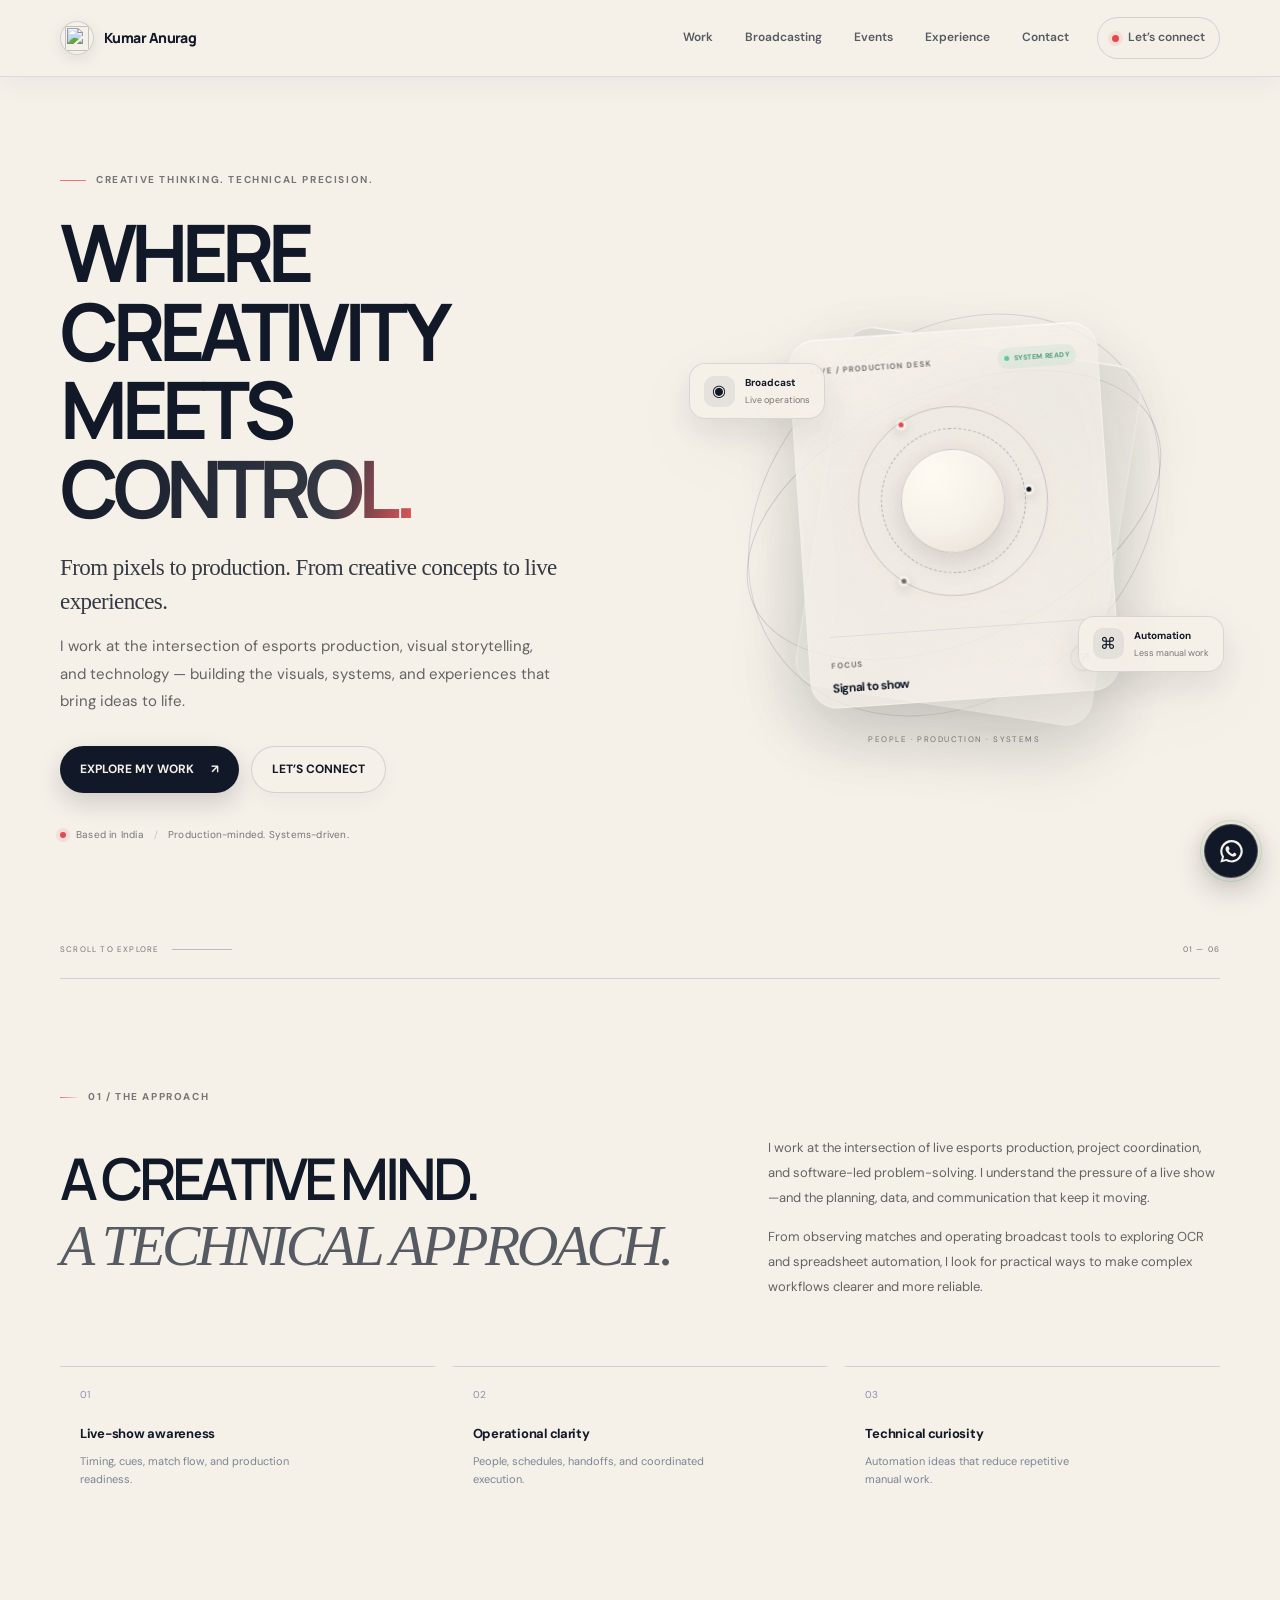
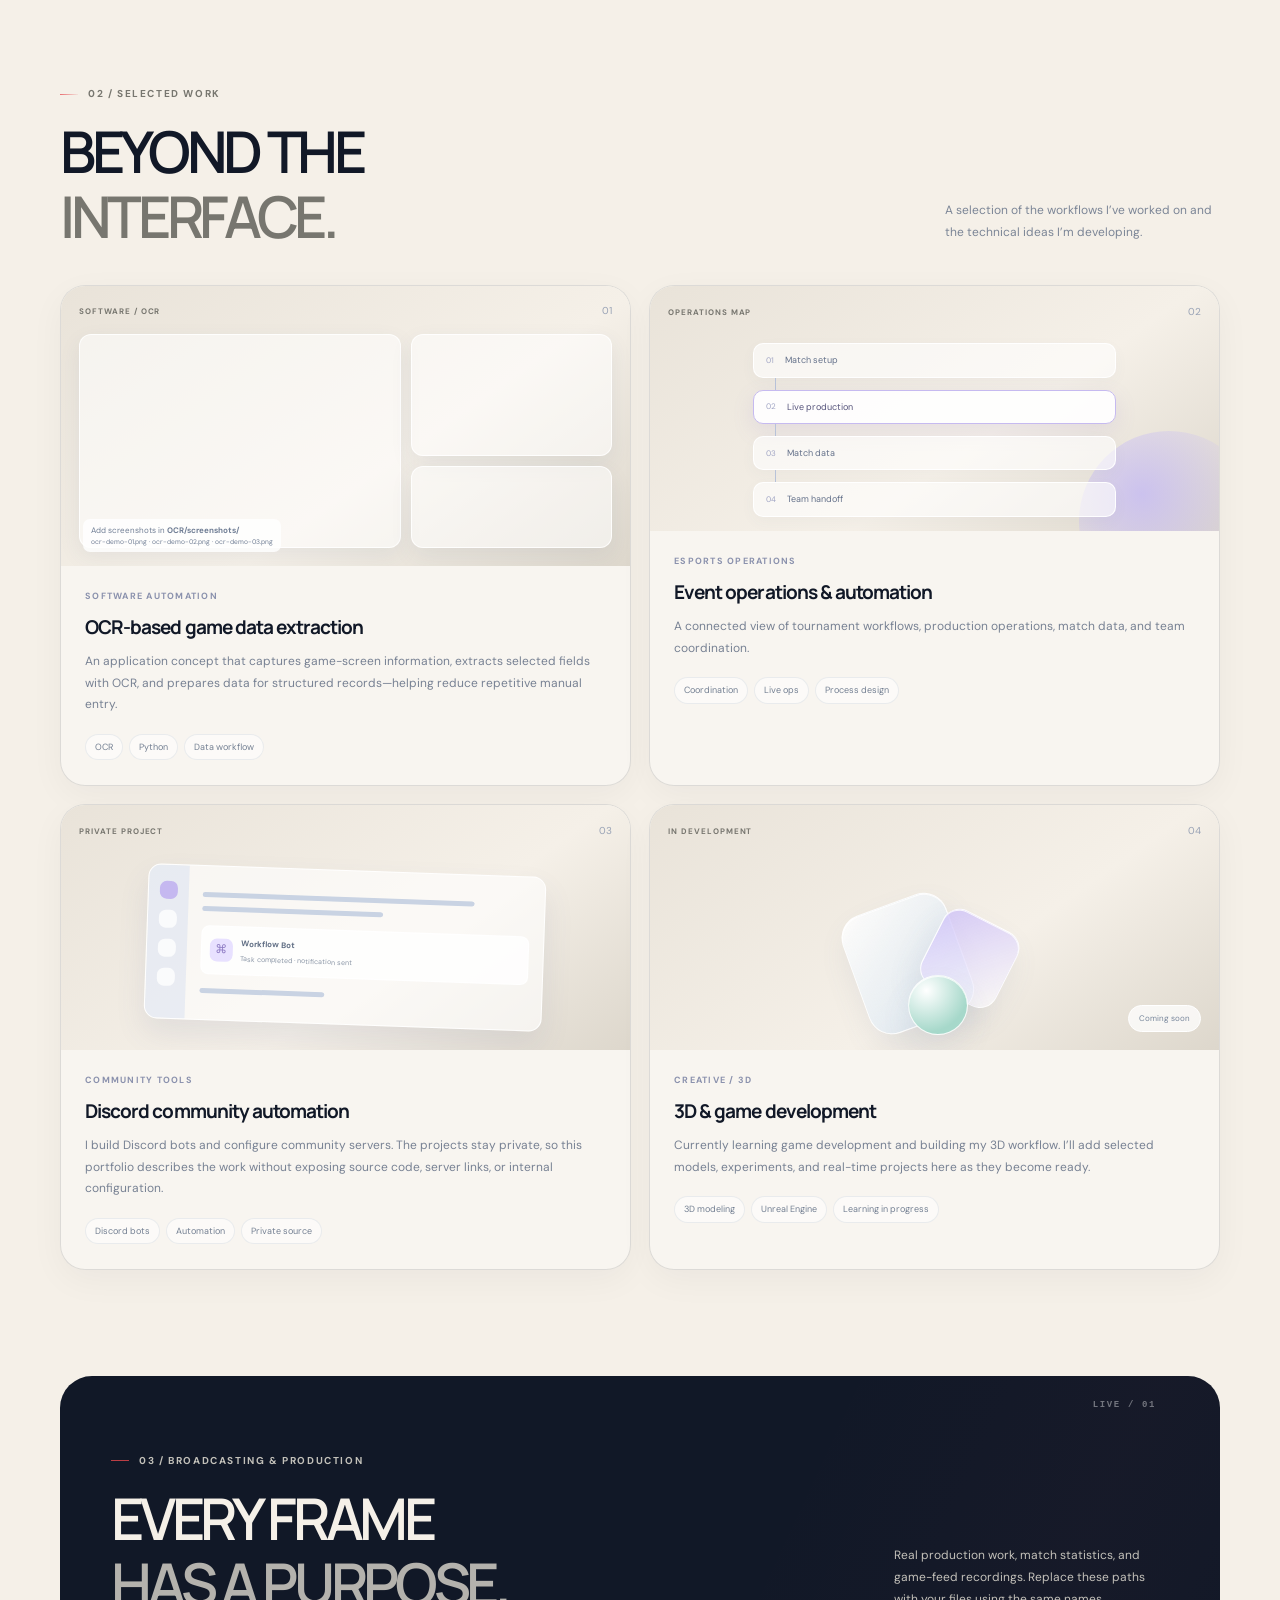
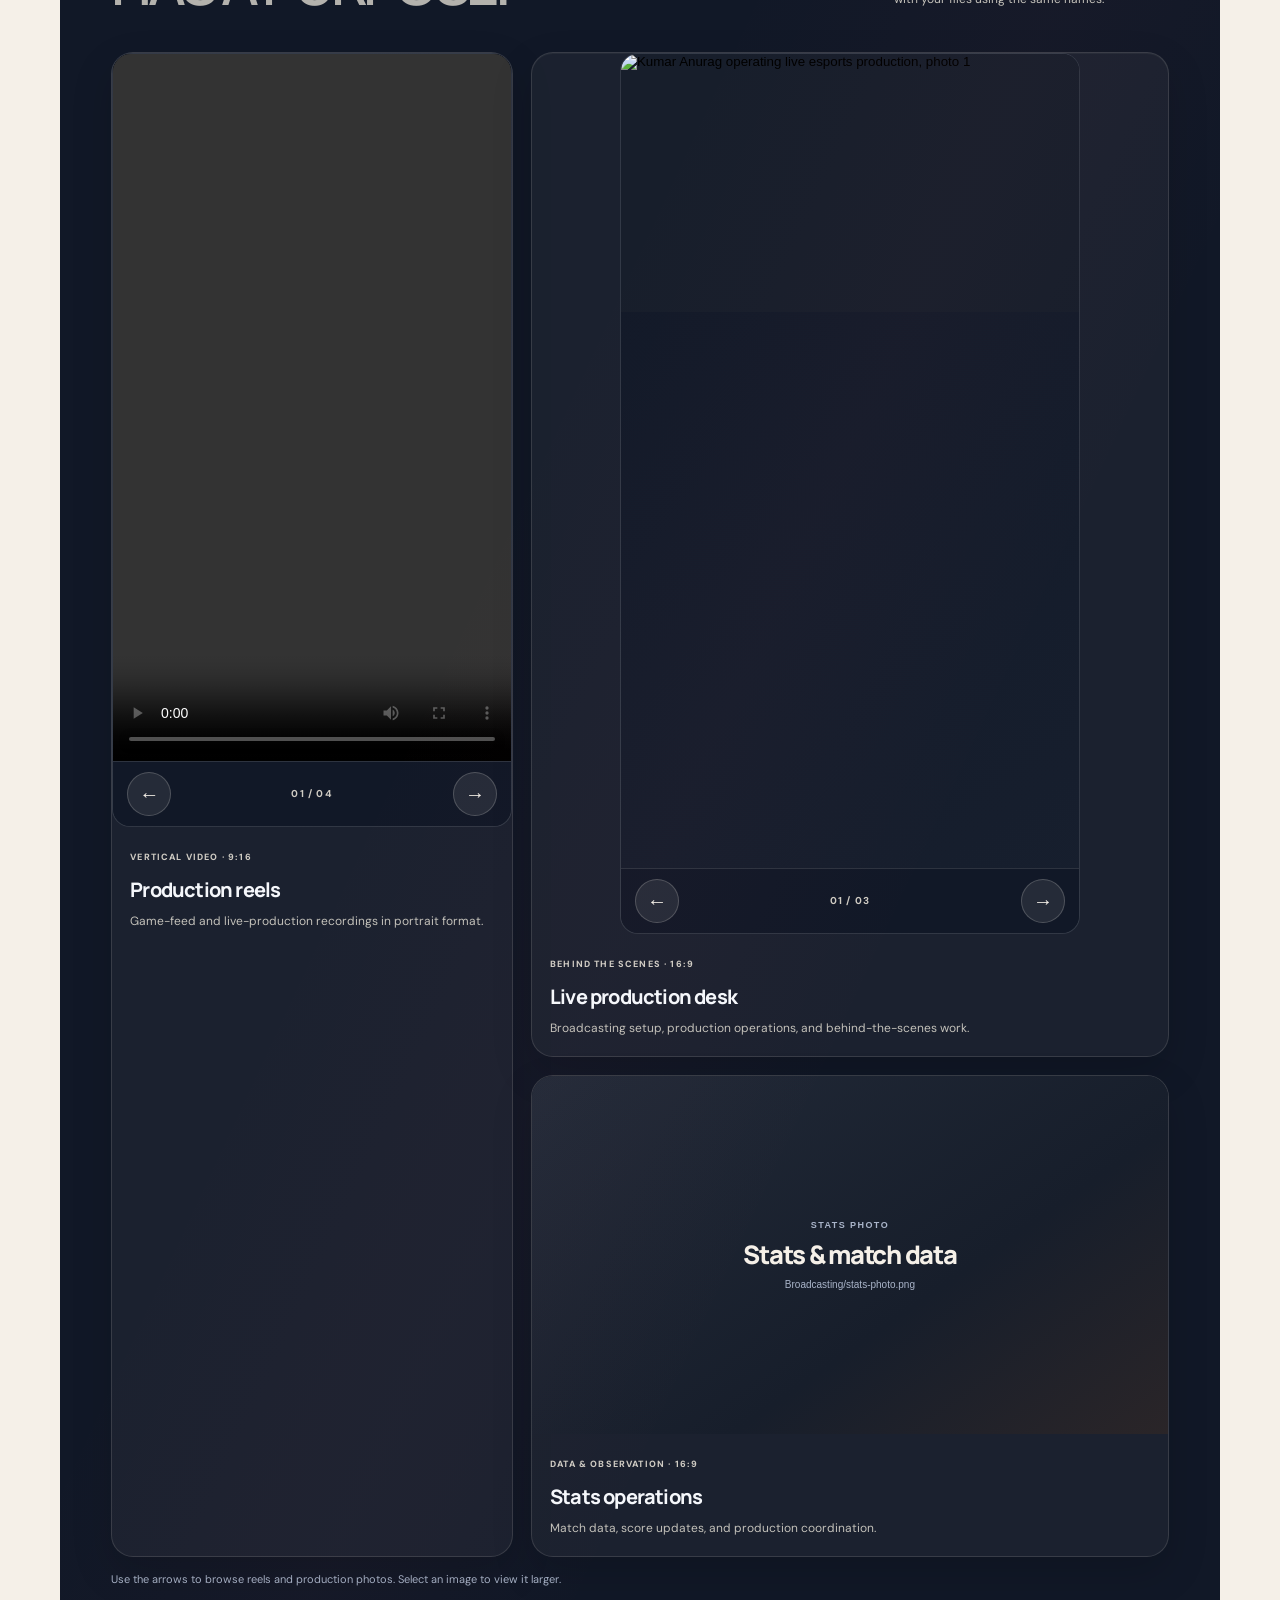
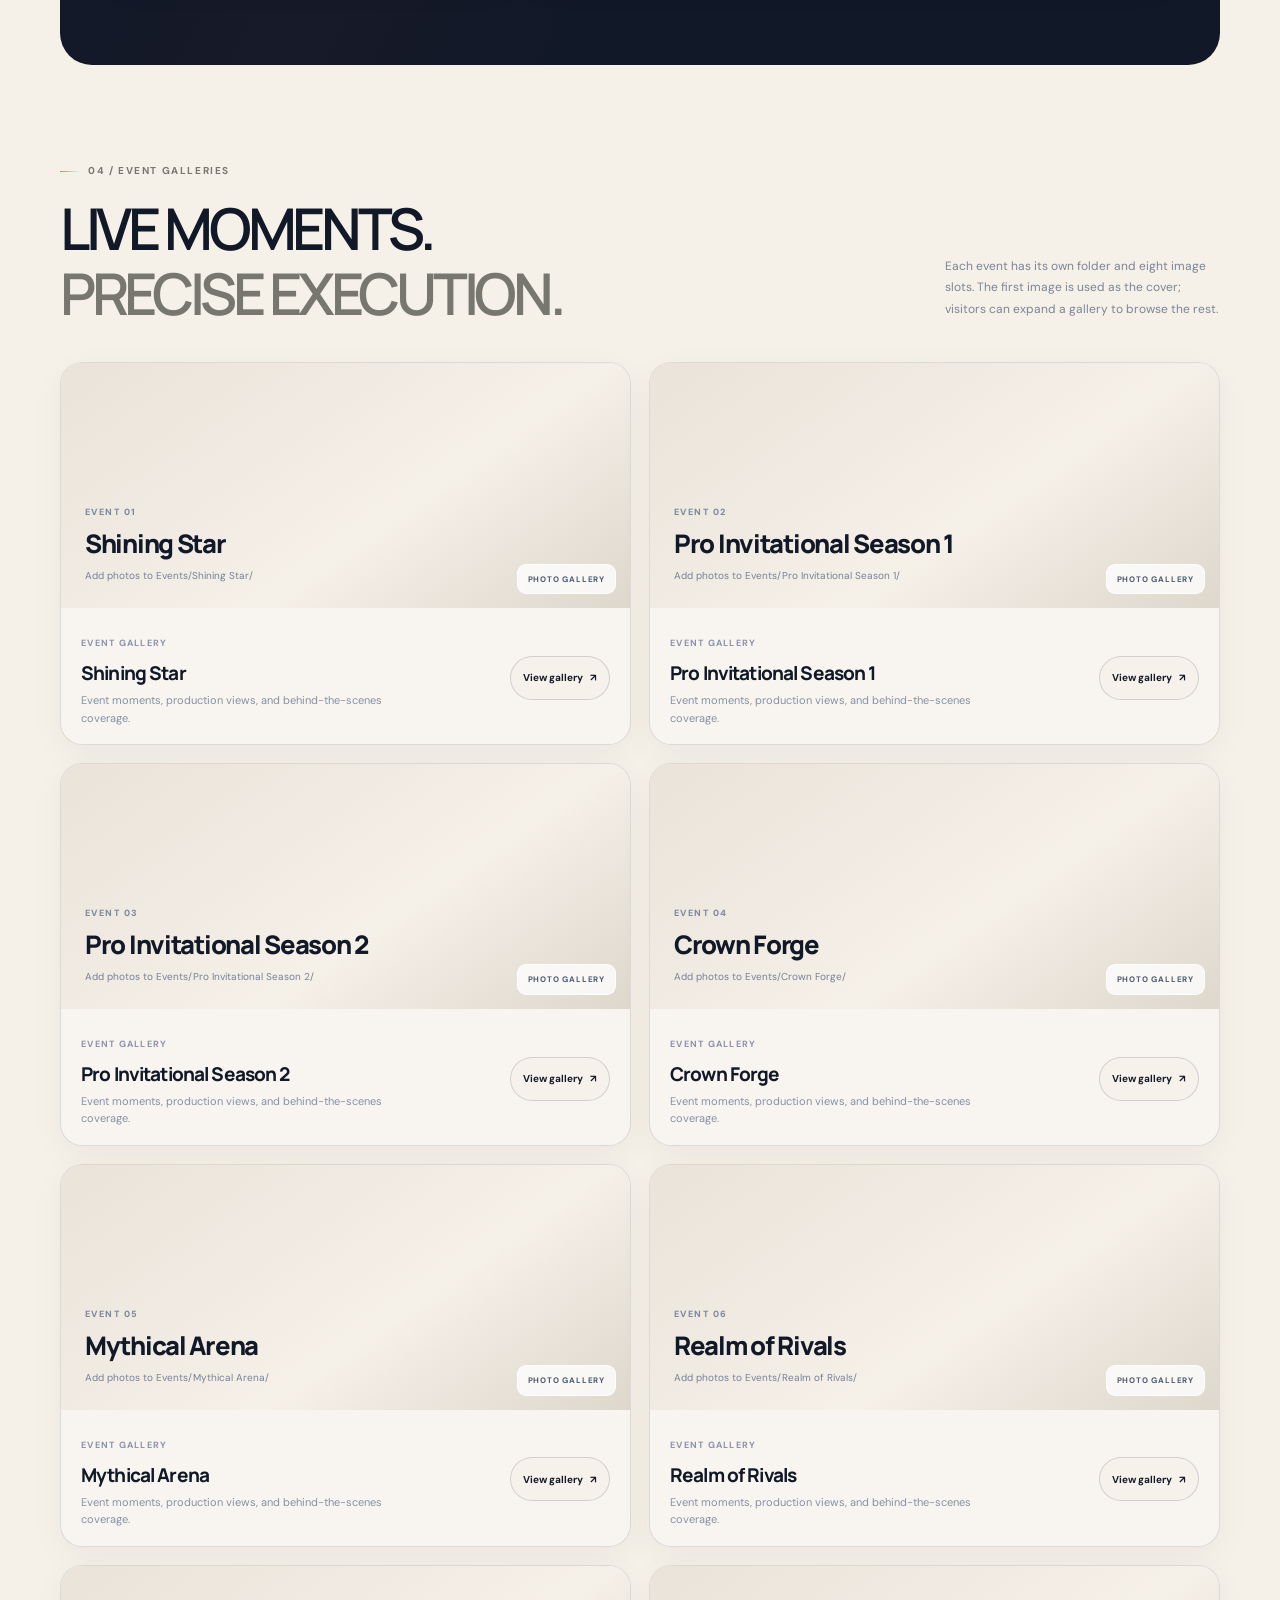
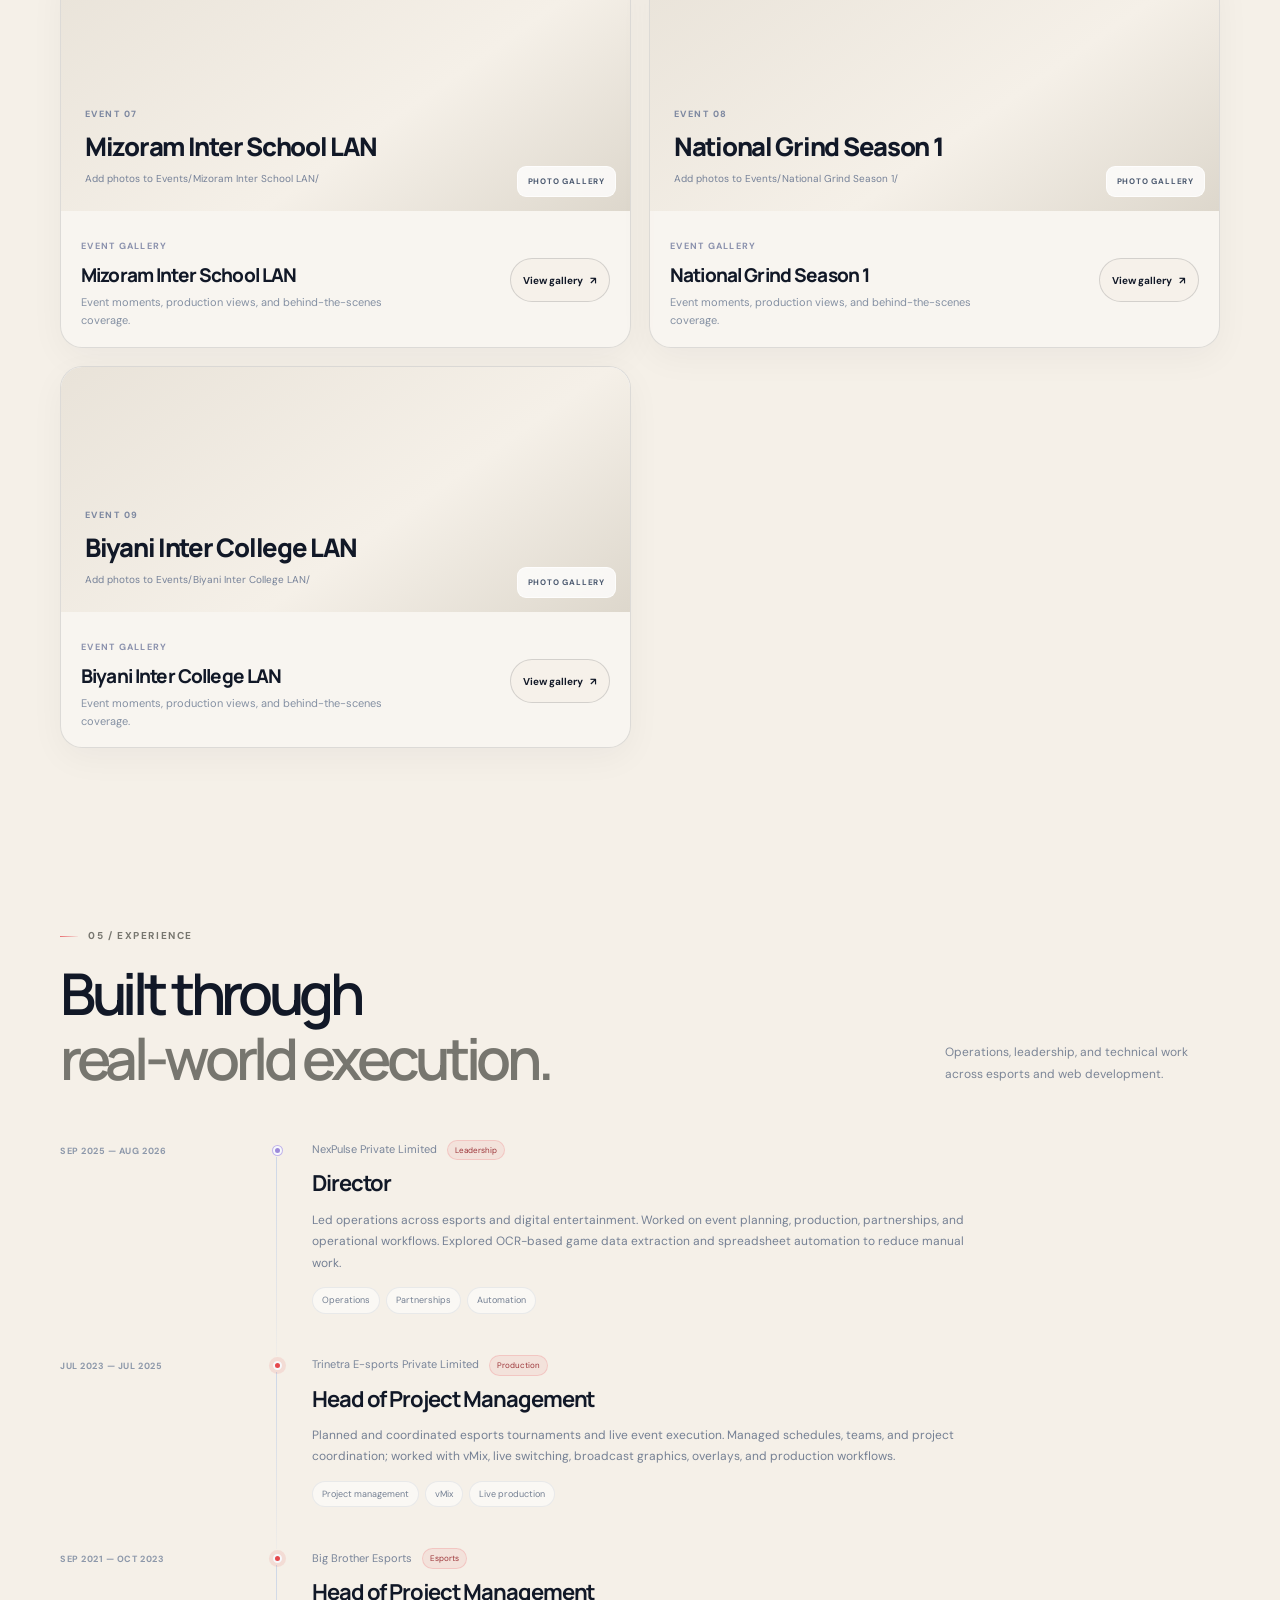
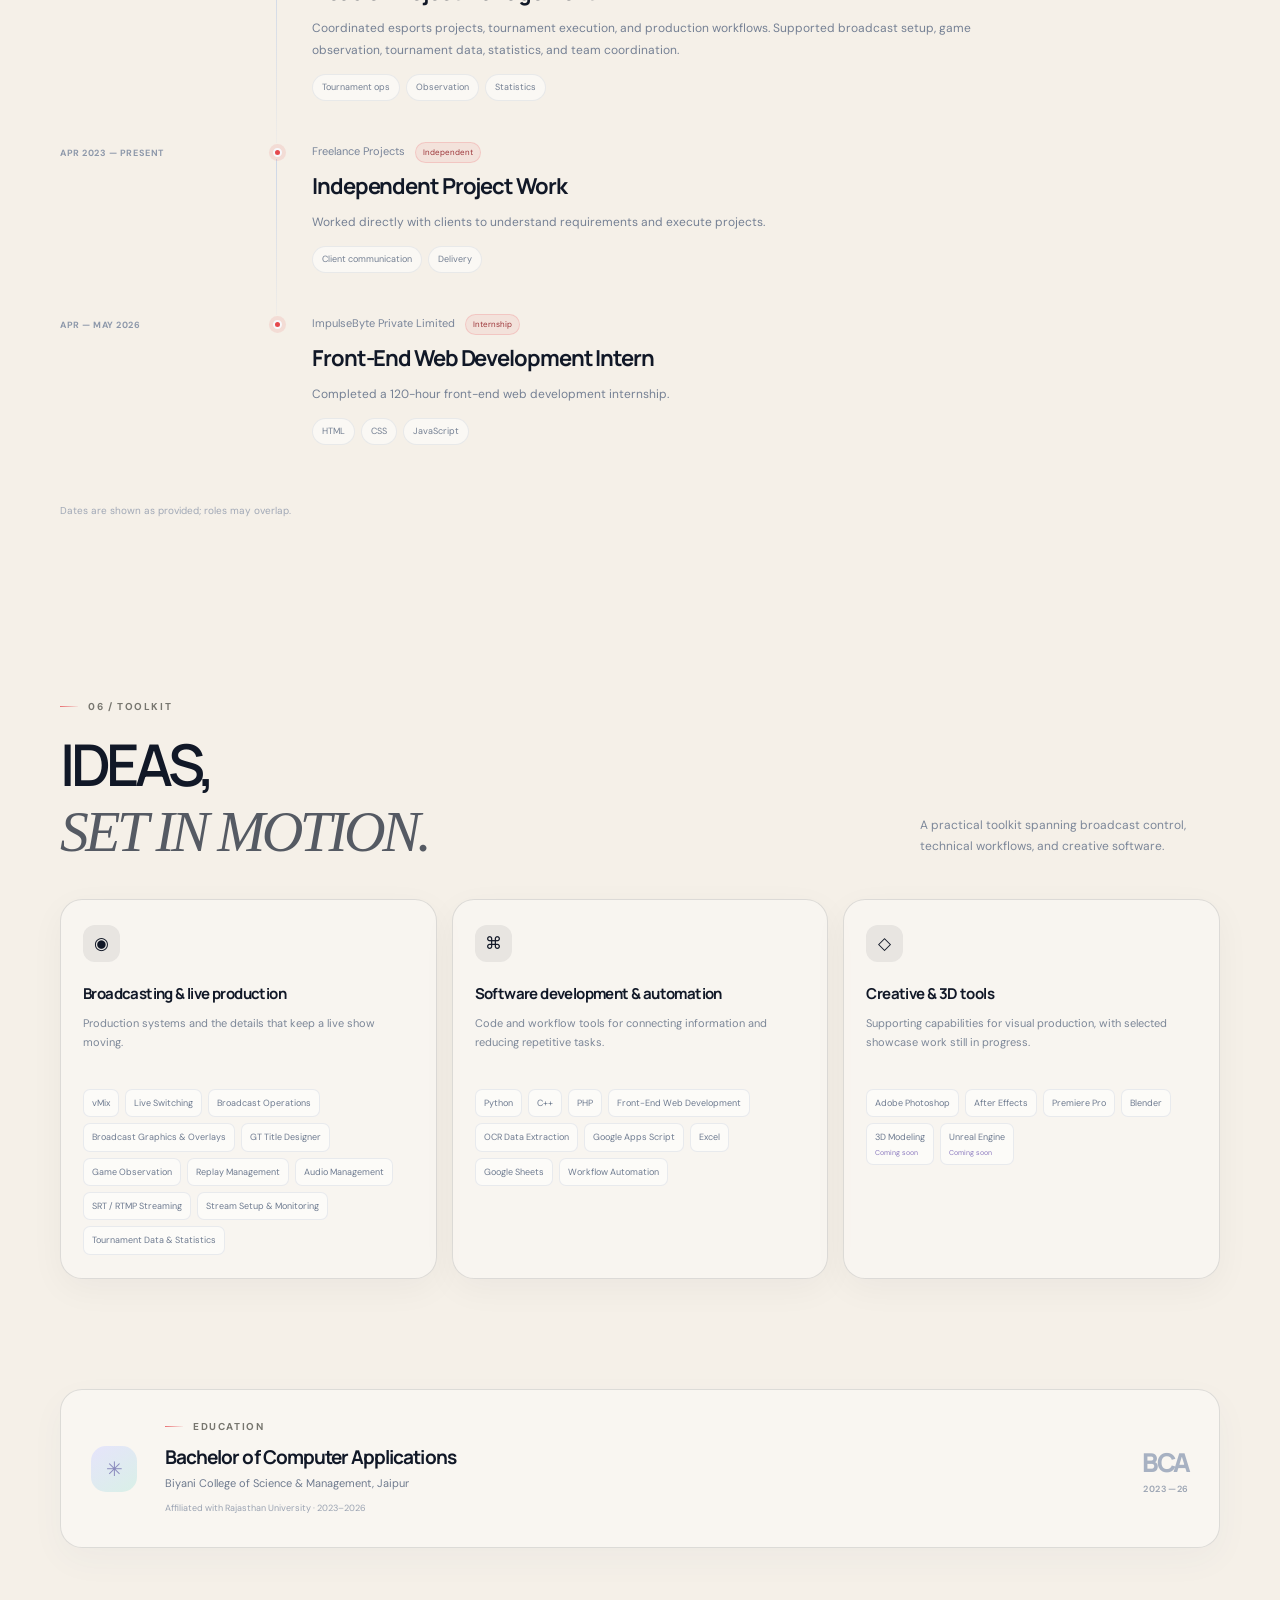
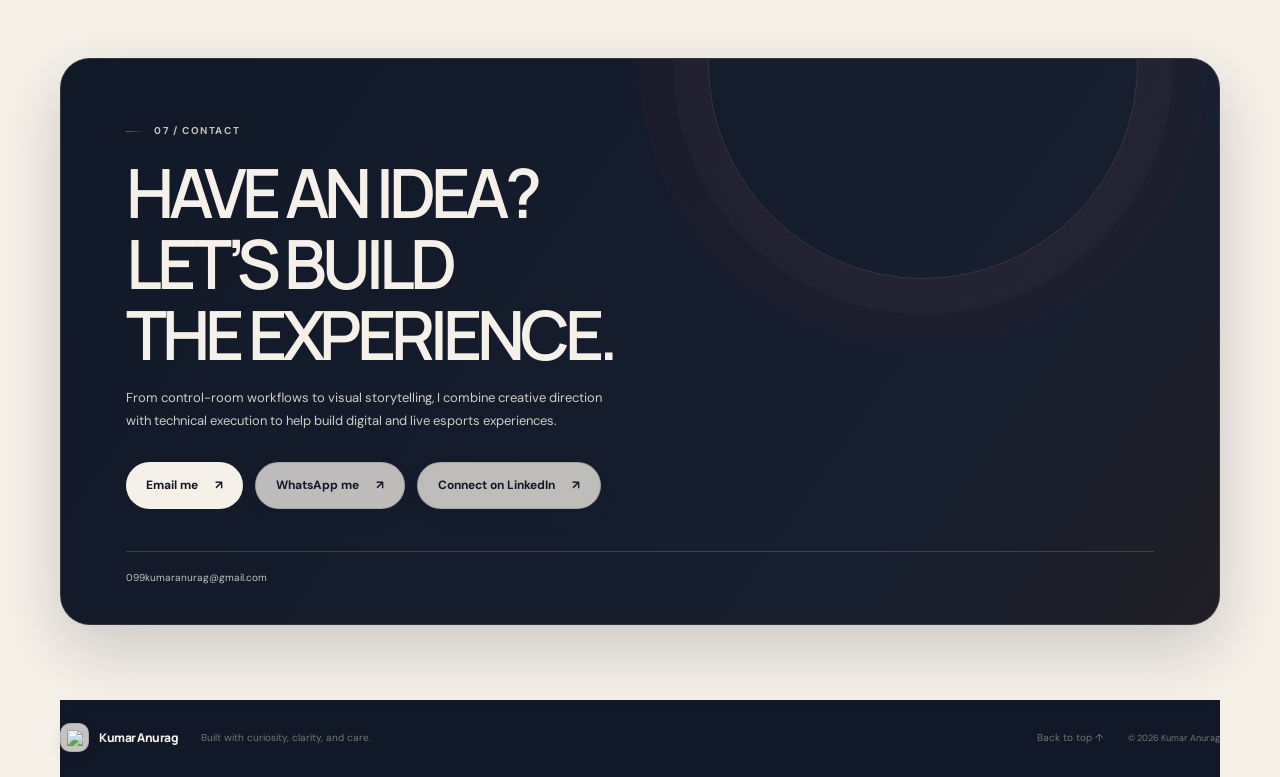
==== index_broadcasting_edited.html @ 69a48a5a "many" ====
<!doctype html>
<html lang="en">
<head>
  <meta charset="utf-8">
  <meta name="viewport" content="width=device-width, initial-scale=1">
  <meta name="theme-color" content="#111827">
  <meta name="description" content="Kumar Anurag — Software Development, Esports Operations & Broadcast Production.">
  <title>Kumar Anurag — Built for the live moment</title>
  <link rel="preconnect" href="https://fonts.googleapis.com">
  <link rel="preconnect" href="https://fonts.gstatic.com" crossorigin>
  <link href="https://fonts.googleapis.com/css2?family=DM+Sans:wght@400;500;600;700&family=Manrope:wght@400;500;600;700;800&display=swap" rel="stylesheet">
  <link rel="stylesheet" href="style.css">
  <script src="script.js" defer></script>
</head>
<body>
  <a class="skip-link" href="#main">Skip to content</a>
  <div class="ambient ambient-one" aria-hidden="true"></div>
  <div class="ambient ambient-two" aria-hidden="true"></div>
  <div class="ambient ambient-three" aria-hidden="true"></div>

  <header class="site-header">
    <nav class="nav shell" aria-label="Main navigation">
      <a class="brand" href="#home" aria-label="Kumar Anurag home"><span class="brand-mark"><img src="images/my-logo.png" alt="" onerror="this.hidden=true"></span><span>Kumar Anurag</span></a>
      <button class="menu-toggle" aria-expanded="false" aria-controls="nav-links" aria-label="Open navigation"><span></span><span></span></button>
      <div class="nav-links" id="nav-links">
        <a href="#work">Work</a><a href="#broadcasting">Broadcasting</a><a href="#event-gallery">Events</a><a href="#experience">Experience</a><a href="#contact">Contact</a>
      </div>
      <a class="nav-availability" href="mailto:099kumaranurag@gmail.com"><span></span> Let’s connect</a>
    </nav>
  </header>

  <main id="main">
    <section class="hero shell" id="home">
      <div class="hero-copy reveal">
        <p class="eyebrow"><span class="eyebrow-line"></span> CREATIVE THINKING. TECHNICAL PRECISION.</p>
        <h1>WHERE CREATIVITY<br>MEETS <span class="gradient-text">CONTROL.</span></h1>
        <p class="hero-subheadline">From pixels to production. From creative concepts to live experiences.</p><p class="hero-description">I work at the intersection of esports production, visual storytelling, and technology — building the visuals, systems, and experiences that bring ideas to life.</p>
        <div class="hero-actions">
          <a class="button button-primary" href="#work">EXPLORE MY WORK <span aria-hidden="true">↗</span></a>
          <a class="button button-glass" href="#contact">LET’S CONNECT</a>
        </div>
        <div class="hero-meta"><span class="status-dot"></span> Based in India <span class="meta-divider">/</span> Production-minded. Systems-driven.</div>
      </div>
      <div class="hero-art reveal" aria-label="Abstract glass interface representing live production workflows">
        <div class="art-orbit orbit-one"></div><div class="art-orbit orbit-two"></div>
        <div class="glass-panel panel-back"></div>
        <div class="glass-panel panel-main">
          <div class="panel-top"><span class="panel-label">LIVE / PRODUCTION DESK</span><span class="live-pill"><i></i> SYSTEM READY</span></div>
          <div class="signal-visual" aria-label="Three concentric circles framing the personal logo"><div class="signal-ring ring-a" aria-hidden="true"></div><div class="signal-ring ring-b" aria-hidden="true"></div><div class="signal-core logo-core"><img id="hero-logo-preview" src="images/my-logo.png" alt="Kumar Anurag logo" onload="document.getElementById('hero-logo-placeholder').hidden=true" onerror="this.hidden=true;document.getElementById('hero-logo-placeholder').hidden=true"><span id="hero-logo-placeholder" hidden></span><label class="logo-upload-label" for="hero-logo-upload" title="Upload your logo">＋<span>Upload logo</span></label><input id="hero-logo-upload" class="visually-hidden" type="file" accept="image/*" aria-label="Upload logo for inner circle"></div><div class="signal-node node-a"></div><div class="signal-node node-b"></div><div class="signal-node node-c"></div></div>
          <div class="panel-bottom"><div><span class="tiny-label">FOCUS</span><strong>Signal to show</strong></div><span class="arrow-bubble">↗</span></div>
        </div>
        <div class="float-chip chip-broadcast"><span class="chip-icon">◉</span><span><b>Broadcast</b><small>Live operations</small></span></div>
        <div class="float-chip chip-data"><span class="chip-icon chip-lavender">⌘</span><span><b>Automation</b><small>Less manual work</small></span></div>
        <div class="art-caption">PEOPLE · PRODUCTION · SYSTEMS</div>
      </div>
      <div class="hero-bottom"><span>SCROLL TO EXPLORE</span><span class="scroll-line"></span><span>01 — 06</span></div>
    </section>

    <section class="intro-section section shell" id="about">
      <div class="section-kicker reveal">01 / THE APPROACH</div>
      <div class="intro-grid">
        <h2 class="reveal">A CREATIVE MIND.<br><span class="serif-italic">A TECHNICAL APPROACH.</span></h2>
        <div class="intro-copy reveal"><p>I work at the intersection of live esports production, project coordination, and software-led problem-solving. I understand the pressure of a live show—and the planning, data, and communication that keep it moving.</p><p>From observing matches and operating broadcast tools to exploring OCR and spreadsheet automation, I look for practical ways to make complex workflows clearer and more reliable.</p></div>
      </div>
      <div class="principle-row reveal"><div><span class="principle-number">01</span><strong>Live-show awareness</strong><p>Timing, cues, match flow, and production readiness.</p></div><div><span class="principle-number">02</span><strong>Operational clarity</strong><p>People, schedules, handoffs, and coordinated execution.</p></div><div><span class="principle-number">03</span><strong>Technical curiosity</strong><p>Automation ideas that reduce repetitive manual work.</p></div></div>
    </section>

    <section class="section work-section shell" id="work">
      <div class="section-heading reveal"><div><div class="section-kicker">02 / SELECTED WORK</div><h2>BEYOND THE<br><span class="muted-heading">INTERFACE.</span></h2></div><p class="heading-aside">A selection of the workflows I’ve worked on and the technical ideas I’m developing.</p></div>
      <div class="project-grid">
        <article class="project-card project-large reveal">
          <div class="project-visual project-photo visual-ocr ocr-mosaic"><div class="ocr-shot ocr-shot-main"><img src="OCR/screenshots/ocr-demo-01.png" alt="OCR software screenshot one" loading="lazy" onerror="this.parentElement.classList.add('shot-missing');this.remove()"></div><div class="ocr-shot ocr-shot-tall"><img src="OCR/screenshots/ocr-demo-02.png" alt="OCR software screenshot two" loading="lazy" onerror="this.parentElement.classList.add('shot-missing');this.remove()"></div><div class="ocr-shot ocr-shot-wide"><img src="OCR/screenshots/ocr-demo-03.png" alt="OCR software screenshot three" loading="lazy" onerror="this.parentElement.classList.add('shot-missing');this.remove()"></div><div class="visual-top"><span class="visual-tag">SOFTWARE / OCR</span><span class="visual-index">01</span></div><div class="ocr-fallback">Add screenshots in <b>OCR/screenshots/</b><small>ocr-demo-01.png · ocr-demo-02.png · ocr-demo-03.png</small></div></div>
          <div class="project-content"><div class="project-type">SOFTWARE AUTOMATION</div><h3>OCR-based game data extraction</h3><p>An application concept that captures game-screen information, extracts selected fields with OCR, and prepares data for structured records—helping reduce repetitive manual entry.</p><div class="tag-row"><span>OCR</span><span>Python</span><span>Data workflow</span></div></div>
        </article>
        <article class="project-card reveal">
          <div class="project-visual visual-ops"><div class="visual-top"><span class="visual-tag">OPERATIONS MAP</span><span class="visual-index">02</span></div><div class="ops-flow"><div class="flow-node"><span>01</span>Match setup</div><div class="flow-connector"></div><div class="flow-node flow-active"><span>02</span>Live production</div><div class="flow-connector"></div><div class="flow-node"><span>03</span>Match data</div><div class="flow-connector"></div><div class="flow-node"><span>04</span>Team handoff</div></div><div class="ops-orb"></div></div><div class="project-content"><div class="project-type">ESPORTS OPERATIONS</div><h3>Event operations & automation</h3><p>A connected view of tournament workflows, production operations, match data, and team coordination.</p><div class="tag-row"><span>Coordination</span><span>Live ops</span><span>Process design</span></div></div></article>
        <article class="project-card reveal">
          <div class="project-visual visual-discord"><div class="visual-top"><span class="visual-tag">PRIVATE PROJECT</span><span class="visual-index">03</span></div><div class="discord-window"><div class="discord-sidebar"><i></i><i></i><i></i><i></i></div><div class="discord-content"><div class="discord-line line-long"></div><div class="discord-line"></div><div class="bot-message"><span class="bot-avatar">⌘</span><div><b>Workflow Bot</b><small>Task completed · notification sent</small></div></div><div class="discord-line line-short"></div></div></div></div><div class="project-content"><div class="project-type">COMMUNITY TOOLS</div><h3>Discord community automation</h3><p>I build Discord bots and configure community servers. The projects stay private, so this portfolio describes the work without exposing source code, server links, or internal configuration.</p><div class="tag-row"><span>Discord bots</span><span>Automation</span><span>Private source</span></div></div></article>
        <article class="project-card project-muted reveal"><div class="project-visual visual-creative"><div class="visual-top"><span class="visual-tag">IN DEVELOPMENT</span><span class="visual-index">04</span></div><div class="creative-shapes"><div class="shape shape-glass"></div><div class="shape shape-cube"></div><div class="shape shape-sphere"></div></div><span class="coming-badge">Coming soon</span></div><div class="project-content"><div class="project-type">CREATIVE / 3D</div><h3>3D & game development</h3><p>Currently learning game development and building my 3D workflow. I’ll add selected models, experiments, and real-time projects here as they become ready.</p><div class="tag-row"><span>3D modeling</span><span>Unreal Engine</span><span>Learning in progress</span></div></div></article>
      </div>
    </section>

    <section class="section broadcast-section shell" id="broadcasting">
      <div class="section-heading reveal"><div><div class="section-kicker">03 / BROADCASTING & PRODUCTION</div><h2>EVERY FRAME<br><span class="muted-heading">HAS A PURPOSE.</span></h2></div><p class="heading-aside">Real production work, match statistics, and game-feed recordings. Replace these paths with your files using the same names.</p></div>
      <div class="broadcast-feature-grid broadcast-media-layout">
        <!-- BOX 1: portrait reel/video carousel -->
        <article class="broadcast-feature reveal production-carousel-card broadcast-reels-card">
          <div class="production-carousel broadcast-reel-carousel" data-broadcast-carousel>
            <div class="production-slide is-active"><div class="production-video-frame"><video controls preload="metadata" playsinline><source src="Broadcasting/videos/game-feed-1.mp4" type="video/mp4">Your browser does not support video playback.</video></div><span class="broadcast-media-label">REEL 01 · GAME FEED</span></div>
            <div class="production-slide"><div class="production-video-frame"><video controls preload="metadata" playsinline><source src="Broadcasting/videos/game-feed-2.mp4" type="video/mp4">Your browser does not support video playback.</video></div><span class="broadcast-media-label">REEL 02 · GAME FEED</span></div>
            <div class="production-slide"><div class="production-video-frame"><video controls preload="metadata" playsinline><source src="Broadcasting/videos/game-feed-3.mp4" type="video/mp4">Your browser does not support video playback.</video></div><span class="broadcast-media-label">REEL 03 · GAME FEED</span></div>
            <div class="production-slide"><div class="production-video-frame"><video controls preload="metadata" playsinline><source src="Broadcasting/videos/full-production-video.mp4" type="video/mp4">Your browser does not support video playback.</video></div><span class="broadcast-media-label">REEL 04 · FULL PRODUCTION</span></div>
            <div class="production-carousel-controls"><button type="button" class="production-prev" aria-label="Previous reel">←</button><span class="production-counter" aria-live="polite">01 / 04</span><button type="button" class="production-next" aria-label="Next reel">→</button></div>
          </div>
          <div class="broadcast-caption"><span>VERTICAL VIDEO · 9:16</span><h3>Production reels</h3><p>Game-feed and live-production recordings in portrait format.</p></div>
        </article>

        <!-- BOX 2: landscape production photo carousel -->
        <article class="broadcast-feature reveal production-carousel-card broadcast-production-card">
          <div class="production-carousel broadcast-production-carousel" data-broadcast-carousel>
            <div class="production-slide is-active"><button class="media-open image-open" type="button" data-full="Broadcasting/production-photo-01.png" aria-label="Open production photo 1"><img src="Broadcasting/production-photo-01.png" alt="Kumar Anurag operating live esports production, photo 1" loading="lazy" onerror="this.closest('.production-slide').classList.add('media-missing');this.querySelector('img').remove()"><div class="media-fallback"><span>PRODUCTION PHOTO 01</span><strong>Production in action</strong><small>Broadcasting/production-photo-01.png</small></div></button></div>
            <div class="production-slide"><button class="media-open image-open" type="button" data-full="Broadcasting/production-photo-02.png" aria-label="Open production photo 2"><img src="Broadcasting/production-photo-02.png" alt="Kumar Anurag operating live esports production, photo 2" loading="lazy" onerror="this.closest('.production-slide').classList.add('media-missing');this.querySelector('img').remove()"><div class="media-fallback"><span>PRODUCTION PHOTO 02</span><strong>Behind the scenes</strong><small>Broadcasting/production-photo-02.png</small></div></button></div>
            <div class="production-slide"><button class="media-open image-open" type="button" data-full="Broadcasting/production-photo-03.png" aria-label="Open production photo 3"><img src="Broadcasting/production-photo-03.png" alt="Kumar Anurag operating live esports production, photo 3" loading="lazy" onerror="this.closest('.production-slide').classList.add('media-missing');this.querySelector('img').remove()"><div class="media-fallback"><span>PRODUCTION PHOTO 03</span><strong>Live show operations</strong><small>Broadcasting/production-photo-03.png</small></div></button></div>
            <div class="production-carousel-controls"><button type="button" class="production-prev" aria-label="Previous production photo">←</button><span class="production-counter" aria-live="polite">01 / 03</span><button type="button" class="production-next" aria-label="Next production photo">→</button></div>
          </div>
          <div class="broadcast-caption"><span>BEHIND THE SCENES · 16:9</span><h3>Live production desk</h3><p>Broadcasting setup, production operations, and behind-the-scenes work.</p></div>
        </article>

        <!-- BOX 3: landscape stats image -->
        <article class="broadcast-feature reveal broadcast-stats-card">
          <button class="media-open image-open" type="button" data-full="Broadcasting/stats-photo.png" aria-label="Open tournament statistics photo"><img src="Broadcasting/stats-photo.png" alt="Tournament stats and broadcast data workflow" loading="lazy" onerror="this.closest('.broadcast-stats-card').classList.add('media-missing');this.remove()"><div class="media-fallback"><span>STATS PHOTO</span><strong>Stats & match data</strong><small>Broadcasting/stats-photo.png</small></div></button>
          <div class="broadcast-caption"><span>DATA & OBSERVATION · 16:9</span><h3>Stats operations</h3><p>Match data, score updates, and production coordination.</p></div>
        </article>
      </div>
      <p class="broadcast-media-note">Use the arrows to browse reels and production photos. Select an image to view it larger.</p>
      <style>
        /* Scoped to section 03 only: portrait reel left, two landscape cards right. */
        #broadcasting .broadcast-media-layout{display:grid;grid-template-columns:minmax(0,0.63fr) minmax(0,1fr);grid-template-rows:auto auto;align-items:stretch;gap:18px}
        #broadcasting .broadcast-reels-card{grid-column:1;grid-row:1 / span 2;min-width:0}
        #broadcasting .broadcast-production-card{grid-column:2;grid-row:1;min-width:0}
        #broadcasting .broadcast-stats-card{grid-column:2;grid-row:2;min-width:0}
        #broadcasting .broadcast-reel-carousel .production-slide{display:none;position:relative;aspect-ratio:9/16;overflow:hidden;background:#0c111b}
        #broadcasting .broadcast-reel-carousel .production-slide.is-active{display:block;animation:productionFade .3s ease}
        #broadcasting .broadcast-reel-carousel .production-video-frame{position:absolute;inset:0;display:block;background:#0c111b}
        #broadcasting .broadcast-reel-carousel video{display:block;width:100%;height:100%;object-fit:contain;background:#0c111b}
        #broadcasting .broadcast-media-label{display:block;padding:9px 12px;font-size:10px;letter-spacing:.12em;font-weight:700;color:#d0ccc4;background:rgba(17,24,39,.96)}
        #broadcasting .broadcast-production-carousel .production-slide{display:none}
        #broadcasting .broadcast-production-carousel .production-slide.is-active{display:block;animation:productionFade .3s ease}
        #broadcasting .broadcast-production-carousel .media-open,#broadcasting .broadcast-stats-card>.media-open{display:block;width:100%;height:auto;aspect-ratio:16/9;position:relative;background:#171e2b;overflow:hidden}
        #broadcasting .broadcast-production-carousel .media-open>img,#broadcasting .broadcast-stats-card>.media-open>img{width:100%;height:100%;object-fit:contain;background:#171e2b}
        #broadcasting .broadcast-production-carousel .media-fallback,#broadcasting .broadcast-stats-card .media-fallback{position:absolute;inset:0;display:flex;justify-content:center;align-items:center;text-align:center}
        #broadcasting .broadcast-media-layout .broadcast-caption{padding:15px 18px 18px}
        #broadcasting .broadcast-media-layout .production-carousel-controls{background:rgba(17,24,39,.96);border-top-color:rgba(245,240,232,.12)}
        #broadcasting .broadcast-media-layout .production-carousel-controls button{width:40px;height:40px}
        @media(max-width:760px){#broadcasting .broadcast-media-layout{grid-template-columns:minmax(0,1fr);grid-template-rows:auto;gap:16px}#broadcasting .broadcast-reels-card,#broadcasting .broadcast-production-card,#broadcasting .broadcast-stats-card{grid-column:1;grid-row:auto}#broadcasting .broadcast-reels-card{max-width:440px;width:100%;justify-self:center}#broadcasting .broadcast-reel-carousel .production-slide{aspect-ratio:9/16}#broadcasting .broadcast-media-layout .broadcast-caption{padding:13px 15px 16px}}
        @media(prefers-reduced-motion:reduce){#broadcasting .broadcast-media-layout .production-slide.is-active{animation:none}}
      </style>
      <script>
        (()=>{const section=document.querySelector('#broadcasting');if(!section)return;section.querySelectorAll('[data-broadcast-carousel]').forEach(carousel=>{const slides=[...carousel.querySelectorAll(':scope > .production-slide')];const prev=carousel.querySelector('.production-prev');const next=carousel.querySelector('.production-next');const counter=carousel.querySelector('.production-counter');let index=0;const show=n=>{slides[index]?.querySelectorAll('video').forEach(v=>v.pause());index=(n+slides.length)%slides.length;slides.forEach((slide,i)=>{slide.classList.toggle('is-active',i===index);slide.setAttribute('aria-hidden',i===index?'false':'true');if(i!==index)slide.querySelectorAll('video').forEach(v=>v.pause())});if(counter)counter.textContent=String(index+1).padStart(2,'0')+' / '+String(slides.length).padStart(2,'0')};prev?.addEventListener('click',()=>show(index-1));next?.addEventListener('click',()=>show(index+1));show(0)})})();
      </script>
</section>

    <section class="section event-gallery-section shell" id="event-gallery">
      <div class="section-heading reveal"><div><div class="section-kicker">04 / EVENT GALLERIES</div><h2>LIVE MOMENTS.<br><span class="muted-heading">PRECISE EXECUTION.</span></h2></div><p class="heading-aside">Each event has its own folder and eight image slots. The first image is used as the cover; visitors can expand a gallery to browse the rest.</p></div>
      <div class="event-gallery-grid">
        <article class="event-gallery-card reveal" id="event-gallery-01"><div class="event-gallery-cover"><img src="Events/Shining Star/Shining Star-01.png" alt="Shining Star event cover" loading="lazy" onerror="this.closest('.event-gallery-cover').classList.add('cover-missing');this.remove()"><div class="cover-fallback"><span>EVENT 01</span><strong>Shining Star</strong><small>Add photos to Events/Shining Star/</small></div><span class="photo-count">PHOTO GALLERY</span></div><div class="event-gallery-info"><div><span class="project-type">EVENT GALLERY</span><h3>Shining Star</h3><p>Event moments, production views, and behind-the-scenes coverage.</p></div><button class="gallery-toggle" type="button" aria-expanded="false" aria-controls="event-gallery-01-photos" aria-label="Toggle photo gallery for Shining Star">View gallery <span>＋</span></button></div><div class="event-gallery-thumbs" id="event-gallery-01-photos" aria-hidden="true"><button class="gallery-thumb image-open" type="button" data-full="Events/Shining Star/Shining Star-01.png" aria-label="Open Shining Star photo 1"><img src="Events/Shining Star/Shining Star-01.png" alt="Shining Star event photo 1" loading="lazy" onerror="this.closest('.gallery-thumb').remove()"><span>01</span></button><button class="gallery-thumb image-open" type="button" data-full="Events/Shining Star/Shining Star-02.png" aria-label="Open Shining Star photo 2"><img src="Events/Shining Star/Shining Star-02.png" alt="Shining Star event photo 2" loading="lazy" onerror="this.closest('.gallery-thumb').remove()"><span>02</span></button><button class="gallery-thumb image-open" type="button" data-full="Events/Shining Star/Shining Star-03.png" aria-label="Open Shining Star photo 3"><img src="Events/Shining Star/Shining Star-03.png" alt="Shining Star event photo 3" loading="lazy" onerror="this.closest('.gallery-thumb').remove()"><span>03</span></button><button class="gallery-thumb image-open" type="button" data-full="Events/Shining Star/Shining Star-04.png" aria-label="Open Shining Star photo 4"><img src="Events/Shining Star/Shining Star-04.png" alt="Shining Star event photo 4" loading="lazy" onerror="this.closest('.gallery-thumb').remove()"><span>04</span></button><button class="gallery-thumb image-open" type="button" data-full="Events/Shining Star/Shining Star-05.png" aria-label="Open Shining Star photo 5"><img src="Events/Shining Star/Shining Star-05.png" alt="Shining Star event photo 5" loading="lazy" onerror="this.closest('.gallery-thumb').remove()"><span>05</span></button><button class="gallery-thumb image-open" type="button" data-full="Events/Shining Star/Shining Star-06.png" aria-label="Open Shining Star photo 6"><img src="Events/Shining Star/Shining Star-06.png" alt="Shining Star event photo 6" loading="lazy" onerror="this.closest('.gallery-thumb').remove()"><span>06</span></button><button class="gallery-thumb image-open" type="button" data-full="Events/Shining Star/Shining Star-07.png" aria-label="Open Shining Star photo 7"><img src="Events/Shining Star/Shining Star-07.png" alt="Shining Star event photo 7" loading="lazy" onerror="this.closest('.gallery-thumb').remove()"><span>07</span></button><button class="gallery-thumb image-open" type="button" data-full="Events/Shining Star/Shining Star-08.png" aria-label="Open Shining Star photo 8"><img src="Events/Shining Star/Shining Star-08.png" alt="Shining Star event photo 8" loading="lazy" onerror="this.closest('.gallery-thumb').remove()"><span>08</span></button><button class="gallery-thumb image-open" type="button" data-full="Events/Shining Star/Shining Star-09.png" aria-label="Open Shining Star photo 9"><img src="Events/Shining Star/Shining Star-09.png" alt="Shining Star event photo 9" loading="lazy" onerror="this.closest('.gallery-thumb').remove()"><span>09</span></button><button class="gallery-thumb image-open" type="button" data-full="Events/Shining Star/Shining Star-10.png" aria-label="Open Shining Star photo 10"><img src="Events/Shining Star/Shining Star-10.png" alt="Shining Star event photo 10" loading="lazy" onerror="this.closest('.gallery-thumb').remove()"><span>10</span></button></div></article>
        <article class="event-gallery-card reveal" id="event-gallery-02"><div class="event-gallery-cover"><img src="Events/Pro Invitational Season 1/Pro Invitational Season 1-01.png" alt="Pro Invitational Season 1 event cover" loading="lazy" onerror="this.closest('.event-gallery-cover').classList.add('cover-missing');this.remove()"><div class="cover-fallback"><span>EVENT 02</span><strong>Pro Invitational Season 1</strong><small>Add photos to Events/Pro Invitational Season 1/</small></div><span class="photo-count">PHOTO GALLERY</span></div><div class="event-gallery-info"><div><span class="project-type">EVENT GALLERY</span><h3>Pro Invitational Season 1</h3><p>Event moments, production views, and behind-the-scenes coverage.</p></div><button class="gallery-toggle" type="button" aria-expanded="false" aria-controls="event-gallery-02-photos" aria-label="Toggle photo gallery for Pro Invitational Season 1">View gallery <span>＋</span></button></div><div class="event-gallery-thumbs" id="event-gallery-02-photos" aria-hidden="true"><button class="gallery-thumb image-open" type="button" data-full="Events/Pro Invitational Season 1/Pro Invitational Season 1-01.png" aria-label="Open Pro Invitational Season 1 photo 1"><img src="Events/Pro Invitational Season 1/Pro Invitational Season 1-01.png" alt="Pro Invitational Season 1 event photo 1" loading="lazy" onerror="this.closest('.gallery-thumb').remove()"><span>01</span></button><button class="gallery-thumb image-open" type="button" data-full="Events/Pro Invitational Season 1/Pro Invitational Season 1-02.png" aria-label="Open Pro Invitational Season 1 photo 2"><img src="Events/Pro Invitational Season 1/Pro Invitational Season 1-02.png" alt="Pro Invitational Season 1 event photo 2" loading="lazy" onerror="this.closest('.gallery-thumb').remove()"><span>02</span></button><button class="gallery-thumb image-open" type="button" data-full="Events/Pro Invitational Season 1/Pro Invitational Season 1-03.png" aria-label="Open Pro Invitational Season 1 photo 3"><img src="Events/Pro Invitational Season 1/Pro Invitational Season 1-03.png" alt="Pro Invitational Season 1 event photo 3" loading="lazy" onerror="this.closest('.gallery-thumb').remove()"><span>03</span></button><button class="gallery-thumb image-open" type="button" data-full="Events/Pro Invitational Season 1/Pro Invitational Season 1-04.png" aria-label="Open Pro Invitational Season 1 photo 4"><img src="Events/Pro Invitational Season 1/Pro Invitational Season 1-04.png" alt="Pro Invitational Season 1 event photo 4" loading="lazy" onerror="this.closest('.gallery-thumb').remove()"><span>04</span></button><button class="gallery-thumb image-open" type="button" data-full="Events/Pro Invitational Season 1/Pro Invitational Season 1-05.png" aria-label="Open Pro Invitational Season 1 photo 5"><img src="Events/Pro Invitational Season 1/Pro Invitational Season 1-05.png" alt="Pro Invitational Season 1 event photo 5" loading="lazy" onerror="this.closest('.gallery-thumb').remove()"><span>05</span></button><button class="gallery-thumb image-open" type="button" data-full="Events/Pro Invitational Season 1/Pro Invitational Season 1-06.png" aria-label="Open Pro Invitational Season 1 photo 6"><img src="Events/Pro Invitational Season 1/Pro Invitational Season 1-06.png" alt="Pro Invitational Season 1 event photo 6" loading="lazy" onerror="this.closest('.gallery-thumb').remove()"><span>06</span></button><button class="gallery-thumb image-open" type="button" data-full="Events/Pro Invitational Season 1/Pro Invitational Season 1-07.png" aria-label="Open Pro Invitational Season 1 photo 7"><img src="Events/Pro Invitational Season 1/Pro Invitational Season 1-07.png" alt="Pro Invitational Season 1 event photo 7" loading="lazy" onerror="this.closest('.gallery-thumb').remove()"><span>07</span></button><button class="gallery-thumb image-open" type="button" data-full="Events/Pro Invitational Season 1/Pro Invitational Season 1-08.png" aria-label="Open Pro Invitational Season 1 photo 8"><img src="Events/Pro Invitational Season 1/Pro Invitational Season 1-08.png" alt="Pro Invitational Season 1 event photo 8" loading="lazy" onerror="this.closest('.gallery-thumb').remove()"><span>08</span></button><button class="gallery-thumb image-open" type="button" data-full="Events/Pro Invitational Season 1/Pro Invitational Season 1-09.png" aria-label="Open Pro Invitational Season 1 photo 9"><img src="Events/Pro Invitational Season 1/Pro Invitational Season 1-09.png" alt="Pro Invitational Season 1 event photo 9" loading="lazy" onerror="this.closest('.gallery-thumb').remove()"><span>09</span></button><button class="gallery-thumb image-open" type="button" data-full="Events/Pro Invitational Season 1/Pro Invitational Season 1-10.png" aria-label="Open Pro Invitational Season 1 photo 10"><img src="Events/Pro Invitational Season 1/Pro Invitational Season 1-10.png" alt="Pro Invitational Season 1 event photo 10" loading="lazy" onerror="this.closest('.gallery-thumb').remove()"><span>10</span></button></div></article>
        <article class="event-gallery-card reveal" id="event-gallery-03"><div class="event-gallery-cover"><img src="Events/Pro Invitational Season 2/Pro Invitational Season 2-01.png" alt="Pro Invitational Season 2 event cover" loading="lazy" onerror="this.closest('.event-gallery-cover').classList.add('cover-missing');this.remove()"><div class="cover-fallback"><span>EVENT 03</span><strong>Pro Invitational Season 2</strong><small>Add photos to Events/Pro Invitational Season 2/</small></div><span class="photo-count">PHOTO GALLERY</span></div><div class="event-gallery-info"><div><span class="project-type">EVENT GALLERY</span><h3>Pro Invitational Season 2</h3><p>Event moments, production views, and behind-the-scenes coverage.</p></div><button class="gallery-toggle" type="button" aria-expanded="false" aria-controls="event-gallery-03-photos" aria-label="Toggle photo gallery for Pro Invitational Season 2">View gallery <span>＋</span></button></div><div class="event-gallery-thumbs" id="event-gallery-03-photos" aria-hidden="true"><button class="gallery-thumb image-open" type="button" data-full="Events/Pro Invitational Season 2/Pro Invitational Season 2-01.png" aria-label="Open Pro Invitational Season 2 photo 1"><img src="Events/Pro Invitational Season 2/Pro Invitational Season 2-01.png" alt="Pro Invitational Season 2 event photo 1" loading="lazy" onerror="this.closest('.gallery-thumb').remove()"><span>01</span></button><button class="gallery-thumb image-open" type="button" data-full="Events/Pro Invitational Season 2/Pro Invitational Season 2-02.png" aria-label="Open Pro Invitational Season 2 photo 2"><img src="Events/Pro Invitational Season 2/Pro Invitational Season 2-02.png" alt="Pro Invitational Season 2 event photo 2" loading="lazy" onerror="this.closest('.gallery-thumb').remove()"><span>02</span></button><button class="gallery-thumb image-open" type="button" data-full="Events/Pro Invitational Season 2/Pro Invitational Season 2-03.png" aria-label="Open Pro Invitational Season 2 photo 3"><img src="Events/Pro Invitational Season 2/Pro Invitational Season 2-03.png" alt="Pro Invitational Season 2 event photo 3" loading="lazy" onerror="this.closest('.gallery-thumb').remove()"><span>03</span></button><button class="gallery-thumb image-open" type="button" data-full="Events/Pro Invitational Season 2/Pro Invitational Season 2-04.png" aria-label="Open Pro Invitational Season 2 photo 4"><img src="Events/Pro Invitational Season 2/Pro Invitational Season 2-04.png" alt="Pro Invitational Season 2 event photo 4" loading="lazy" onerror="this.closest('.gallery-thumb').remove()"><span>04</span></button><button class="gallery-thumb image-open" type="button" data-full="Events/Pro Invitational Season 2/Pro Invitational Season 2-05.png" aria-label="Open Pro Invitational Season 2 photo 5"><img src="Events/Pro Invitational Season 2/Pro Invitational Season 2-05.png" alt="Pro Invitational Season 2 event photo 5" loading="lazy" onerror="this.closest('.gallery-thumb').remove()"><span>05</span></button><button class="gallery-thumb image-open" type="button" data-full="Events/Pro Invitational Season 2/Pro Invitational Season 2-06.png" aria-label="Open Pro Invitational Season 2 photo 6"><img src="Events/Pro Invitational Season 2/Pro Invitational Season 2-06.png" alt="Pro Invitational Season 2 event photo 6" loading="lazy" onerror="this.closest('.gallery-thumb').remove()"><span>06</span></button><button class="gallery-thumb image-open" type="button" data-full="Events/Pro Invitational Season 2/Pro Invitational Season 2-07.png" aria-label="Open Pro Invitational Season 2 photo 7"><img src="Events/Pro Invitational Season 2/Pro Invitational Season 2-07.png" alt="Pro Invitational Season 2 event photo 7" loading="lazy" onerror="this.closest('.gallery-thumb').remove()"><span>07</span></button><button class="gallery-thumb image-open" type="button" data-full="Events/Pro Invitational Season 2/Pro Invitational Season 2-08.png" aria-label="Open Pro Invitational Season 2 photo 8"><img src="Events/Pro Invitational Season 2/Pro Invitational Season 2-08.png" alt="Pro Invitational Season 2 event photo 8" loading="lazy" onerror="this.closest('.gallery-thumb').remove()"><span>08</span></button><button class="gallery-thumb image-open" type="button" data-full="Events/Pro Invitational Season 2/Pro Invitational Season 2-09.png" aria-label="Open Pro Invitational Season 2 photo 9"><img src="Events/Pro Invitational Season 2/Pro Invitational Season 2-09.png" alt="Pro Invitational Season 2 event photo 9" loading="lazy" onerror="this.closest('.gallery-thumb').remove()"><span>09</span></button><button class="gallery-thumb image-open" type="button" data-full="Events/Pro Invitational Season 2/Pro Invitational Season 2-10.png" aria-label="Open Pro Invitational Season 2 photo 10"><img src="Events/Pro Invitational Season 2/Pro Invitational Season 2-10.png" alt="Pro Invitational Season 2 event photo 10" loading="lazy" onerror="this.closest('.gallery-thumb').remove()"><span>10</span></button></div></article>
        <article class="event-gallery-card reveal" id="event-gallery-04"><div class="event-gallery-cover"><img src="Events/Crown Forge/Crown Forge-01.png" alt="Crown Forge event cover" loading="lazy" onerror="this.closest('.event-gallery-cover').classList.add('cover-missing');this.remove()"><div class="cover-fallback"><span>EVENT 04</span><strong>Crown Forge</strong><small>Add photos to Events/Crown Forge/</small></div><span class="photo-count">PHOTO GALLERY</span></div><div class="event-gallery-info"><div><span class="project-type">EVENT GALLERY</span><h3>Crown Forge</h3><p>Event moments, production views, and behind-the-scenes coverage.</p></div><button class="gallery-toggle" type="button" aria-expanded="false" aria-controls="event-gallery-04-photos" aria-label="Toggle photo gallery for Crown Forge">View gallery <span>＋</span></button></div><div class="event-gallery-thumbs" id="event-gallery-04-photos" aria-hidden="true"><button class="gallery-thumb image-open" type="button" data-full="Events/Crown Forge/Crown Forge-01.png" aria-label="Open Crown Forge photo 1"><img src="Events/Crown Forge/Crown Forge-01.png" alt="Crown Forge event photo 1" loading="lazy" onerror="this.closest('.gallery-thumb').remove()"><span>01</span></button><button class="gallery-thumb image-open" type="button" data-full="Events/Crown Forge/Crown Forge-02.png" aria-label="Open Crown Forge photo 2"><img src="Events/Crown Forge/Crown Forge-02.png" alt="Crown Forge event photo 2" loading="lazy" onerror="this.closest('.gallery-thumb').remove()"><span>02</span></button><button class="gallery-thumb image-open" type="button" data-full="Events/Crown Forge/Crown Forge-03.png" aria-label="Open Crown Forge photo 3"><img src="Events/Crown Forge/Crown Forge-03.png" alt="Crown Forge event photo 3" loading="lazy" onerror="this.closest('.gallery-thumb').remove()"><span>03</span></button><button class="gallery-thumb image-open" type="button" data-full="Events/Crown Forge/Crown Forge-04.png" aria-label="Open Crown Forge photo 4"><img src="Events/Crown Forge/Crown Forge-04.png" alt="Crown Forge event photo 4" loading="lazy" onerror="this.closest('.gallery-thumb').remove()"><span>04</span></button><button class="gallery-thumb image-open" type="button" data-full="Events/Crown Forge/Crown Forge-05.png" aria-label="Open Crown Forge photo 5"><img src="Events/Crown Forge/Crown Forge-05.png" alt="Crown Forge event photo 5" loading="lazy" onerror="this.closest('.gallery-thumb').remove()"><span>05</span></button><button class="gallery-thumb image-open" type="button" data-full="Events/Crown Forge/Crown Forge-06.png" aria-label="Open Crown Forge photo 6"><img src="Events/Crown Forge/Crown Forge-06.png" alt="Crown Forge event photo 6" loading="lazy" onerror="this.closest('.gallery-thumb').remove()"><span>06</span></button><button class="gallery-thumb image-open" type="button" data-full="Events/Crown Forge/Crown Forge-07.png" aria-label="Open Crown Forge photo 7"><img src="Events/Crown Forge/Crown Forge-07.png" alt="Crown Forge event photo 7" loading="lazy" onerror="this.closest('.gallery-thumb').remove()"><span>07</span></button><button class="gallery-thumb image-open" type="button" data-full="Events/Crown Forge/Crown Forge-08.png" aria-label="Open Crown Forge photo 8"><img src="Events/Crown Forge/Crown Forge-08.png" alt="Crown Forge event photo 8" loading="lazy" onerror="this.closest('.gallery-thumb').remove()"><span>08</span></button><button class="gallery-thumb image-open" type="button" data-full="Events/Crown Forge/Crown Forge-09.png" aria-label="Open Crown Forge photo 9"><img src="Events/Crown Forge/Crown Forge-09.png" alt="Crown Forge event photo 9" loading="lazy" onerror="this.closest('.gallery-thumb').remove()"><span>09</span></button><button class="gallery-thumb image-open" type="button" data-full="Events/Crown Forge/Crown Forge-10.png" aria-label="Open Crown Forge photo 10"><img src="Events/Crown Forge/Crown Forge-10.png" alt="Crown Forge event photo 10" loading="lazy" onerror="this.closest('.gallery-thumb').remove()"><span>10</span></button></div></article>
        <article class="event-gallery-card reveal" id="event-gallery-05"><div class="event-gallery-cover"><img src="Events/Mythical Arena/Mythical Arena-01.png" alt="Mythical Arena event cover" loading="lazy" onerror="this.closest('.event-gallery-cover').classList.add('cover-missing');this.remove()"><div class="cover-fallback"><span>EVENT 05</span><strong>Mythical Arena</strong><small>Add photos to Events/Mythical Arena/</small></div><span class="photo-count">PHOTO GALLERY</span></div><div class="event-gallery-info"><div><span class="project-type">EVENT GALLERY</span><h3>Mythical Arena</h3><p>Event moments, production views, and behind-the-scenes coverage.</p></div><button class="gallery-toggle" type="button" aria-expanded="false" aria-controls="event-gallery-05-photos" aria-label="Toggle photo gallery for Mythical Arena">View gallery <span>＋</span></button></div><div class="event-gallery-thumbs" id="event-gallery-05-photos" aria-hidden="true"><button class="gallery-thumb image-open" type="button" data-full="Events/Mythical Arena/Mythical Arena-01.png" aria-label="Open Mythical Arena photo 1"><img src="Events/Mythical Arena/Mythical Arena-01.png" alt="Mythical Arena event photo 1" loading="lazy" onerror="this.closest('.gallery-thumb').remove()"><span>01</span></button><button class="gallery-thumb image-open" type="button" data-full="Events/Mythical Arena/Mythical Arena-02.png" aria-label="Open Mythical Arena photo 2"><img src="Events/Mythical Arena/Mythical Arena-02.png" alt="Mythical Arena event photo 2" loading="lazy" onerror="this.closest('.gallery-thumb').remove()"><span>02</span></button><button class="gallery-thumb image-open" type="button" data-full="Events/Mythical Arena/Mythical Arena-03.png" aria-label="Open Mythical Arena photo 3"><img src="Events/Mythical Arena/Mythical Arena-03.png" alt="Mythical Arena event photo 3" loading="lazy" onerror="this.closest('.gallery-thumb').remove()"><span>03</span></button><button class="gallery-thumb image-open" type="button" data-full="Events/Mythical Arena/Mythical Arena-04.png" aria-label="Open Mythical Arena photo 4"><img src="Events/Mythical Arena/Mythical Arena-04.png" alt="Mythical Arena event photo 4" loading="lazy" onerror="this.closest('.gallery-thumb').remove()"><span>04</span></button><button class="gallery-thumb image-open" type="button" data-full="Events/Mythical Arena/Mythical Arena-05.png" aria-label="Open Mythical Arena photo 5"><img src="Events/Mythical Arena/Mythical Arena-05.png" alt="Mythical Arena event photo 5" loading="lazy" onerror="this.closest('.gallery-thumb').remove()"><span>05</span></button><button class="gallery-thumb image-open" type="button" data-full="Events/Mythical Arena/Mythical Arena-06.png" aria-label="Open Mythical Arena photo 6"><img src="Events/Mythical Arena/Mythical Arena-06.png" alt="Mythical Arena event photo 6" loading="lazy" onerror="this.closest('.gallery-thumb').remove()"><span>06</span></button><button class="gallery-thumb image-open" type="button" data-full="Events/Mythical Arena/Mythical Arena-07.png" aria-label="Open Mythical Arena photo 7"><img src="Events/Mythical Arena/Mythical Arena-07.png" alt="Mythical Arena event photo 7" loading="lazy" onerror="this.closest('.gallery-thumb').remove()"><span>07</span></button><button class="gallery-thumb image-open" type="button" data-full="Events/Mythical Arena/Mythical Arena-08.png" aria-label="Open Mythical Arena photo 8"><img src="Events/Mythical Arena/Mythical Arena-08.png" alt="Mythical Arena event photo 8" loading="lazy" onerror="this.closest('.gallery-thumb').remove()"><span>08</span></button><button class="gallery-thumb image-open" type="button" data-full="Events/Mythical Arena/Mythical Arena-09.png" aria-label="Open Mythical Arena photo 9"><img src="Events/Mythical Arena/Mythical Arena-09.png" alt="Mythical Arena event photo 9" loading="lazy" onerror="this.closest('.gallery-thumb').remove()"><span>09</span></button><button class="gallery-thumb image-open" type="button" data-full="Events/Mythical Arena/Mythical Arena-10.png" aria-label="Open Mythical Arena photo 10"><img src="Events/Mythical Arena/Mythical Arena-10.png" alt="Mythical Arena event photo 10" loading="lazy" onerror="this.closest('.gallery-thumb').remove()"><span>10</span></button></div></article>
        <article class="event-gallery-card reveal" id="event-gallery-06"><div class="event-gallery-cover"><img src="Events/Realm of Rivals/Realm of Rivals-01.png" alt="Realm of Rivals event cover" loading="lazy" onerror="this.closest('.event-gallery-cover').classList.add('cover-missing');this.remove()"><div class="cover-fallback"><span>EVENT 06</span><strong>Realm of Rivals</strong><small>Add photos to Events/Realm of Rivals/</small></div><span class="photo-count">PHOTO GALLERY</span></div><div class="event-gallery-info"><div><span class="project-type">EVENT GALLERY</span><h3>Realm of Rivals</h3><p>Event moments, production views, and behind-the-scenes coverage.</p></div><button class="gallery-toggle" type="button" aria-expanded="false" aria-controls="event-gallery-06-photos" aria-label="Toggle photo gallery for Realm of Rivals">View gallery <span>＋</span></button></div><div class="event-gallery-thumbs" id="event-gallery-06-photos" aria-hidden="true"><button class="gallery-thumb image-open" type="button" data-full="Events/Realm of Rivals/Realm of Rivals-01.png" aria-label="Open Realm of Rivals photo 1"><img src="Events/Realm of Rivals/Realm of Rivals-01.png" alt="Realm of Rivals event photo 1" loading="lazy" onerror="this.closest('.gallery-thumb').remove()"><span>01</span></button><button class="gallery-thumb image-open" type="button" data-full="Events/Realm of Rivals/Realm of Rivals-02.png" aria-label="Open Realm of Rivals photo 2"><img src="Events/Realm of Rivals/Realm of Rivals-02.png" alt="Realm of Rivals event photo 2" loading="lazy" onerror="this.closest('.gallery-thumb').remove()"><span>02</span></button><button class="gallery-thumb image-open" type="button" data-full="Events/Realm of Rivals/Realm of Rivals-03.png" aria-label="Open Realm of Rivals photo 3"><img src="Events/Realm of Rivals/Realm of Rivals-03.png" alt="Realm of Rivals event photo 3" loading="lazy" onerror="this.closest('.gallery-thumb').remove()"><span>03</span></button><button class="gallery-thumb image-open" type="button" data-full="Events/Realm of Rivals/Realm of Rivals-04.png" aria-label="Open Realm of Rivals photo 4"><img src="Events/Realm of Rivals/Realm of Rivals-04.png" alt="Realm of Rivals event photo 4" loading="lazy" onerror="this.closest('.gallery-thumb').remove()"><span>04</span></button><button class="gallery-thumb image-open" type="button" data-full="Events/Realm of Rivals/Realm of Rivals-05.png" aria-label="Open Realm of Rivals photo 5"><img src="Events/Realm of Rivals/Realm of Rivals-05.png" alt="Realm of Rivals event photo 5" loading="lazy" onerror="this.closest('.gallery-thumb').remove()"><span>05</span></button><button class="gallery-thumb image-open" type="button" data-full="Events/Realm of Rivals/Realm of Rivals-06.png" aria-label="Open Realm of Rivals photo 6"><img src="Events/Realm of Rivals/Realm of Rivals-06.png" alt="Realm of Rivals event photo 6" loading="lazy" onerror="this.closest('.gallery-thumb').remove()"><span>06</span></button><button class="gallery-thumb image-open" type="button" data-full="Events/Realm of Rivals/Realm of Rivals-07.png" aria-label="Open Realm of Rivals photo 7"><img src="Events/Realm of Rivals/Realm of Rivals-07.png" alt="Realm of Rivals event photo 7" loading="lazy" onerror="this.closest('.gallery-thumb').remove()"><span>07</span></button><button class="gallery-thumb image-open" type="button" data-full="Events/Realm of Rivals/Realm of Rivals-08.png" aria-label="Open Realm of Rivals photo 8"><img src="Events/Realm of Rivals/Realm of Rivals-08.png" alt="Realm of Rivals event photo 8" loading="lazy" onerror="this.closest('.gallery-thumb').remove()"><span>08</span></button><button class="gallery-thumb image-open" type="button" data-full="Events/Realm of Rivals/Realm of Rivals-09.png" aria-label="Open Realm of Rivals photo 9"><img src="Events/Realm of Rivals/Realm of Rivals-09.png" alt="Realm of Rivals event photo 9" loading="lazy" onerror="this.closest('.gallery-thumb').remove()"><span>09</span></button><button class="gallery-thumb image-open" type="button" data-full="Events/Realm of Rivals/Realm of Rivals-10.png" aria-label="Open Realm of Rivals photo 10"><img src="Events/Realm of Rivals/Realm of Rivals-10.png" alt="Realm of Rivals event photo 10" loading="lazy" onerror="this.closest('.gallery-thumb').remove()"><span>10</span></button></div></article>
        <article class="event-gallery-card reveal" id="event-gallery-07"><div class="event-gallery-cover"><img src="Events/Mizoram Inter School LAN/Mizoram Inter School LAN-01.png" alt="Mizoram Inter School LAN event cover" loading="lazy" onerror="this.closest('.event-gallery-cover').classList.add('cover-missing');this.remove()"><div class="cover-fallback"><span>EVENT 07</span><strong>Mizoram Inter School LAN</strong><small>Add photos to Events/Mizoram Inter School LAN/</small></div><span class="photo-count">PHOTO GALLERY</span></div><div class="event-gallery-info"><div><span class="project-type">EVENT GALLERY</span><h3>Mizoram Inter School LAN</h3><p>Event moments, production views, and behind-the-scenes coverage.</p></div><button class="gallery-toggle" type="button" aria-expanded="false" aria-controls="event-gallery-07-photos" aria-label="Toggle photo gallery for Mizoram Inter School LAN">View gallery <span>＋</span></button></div><div class="event-gallery-thumbs" id="event-gallery-07-photos" aria-hidden="true"><button class="gallery-thumb image-open" type="button" data-full="Events/Mizoram Inter School LAN/Mizoram Inter School LAN-01.png" aria-label="Open Mizoram Inter School LAN photo 1"><img src="Events/Mizoram Inter School LAN/Mizoram Inter School LAN-01.png" alt="Mizoram Inter School LAN event photo 1" loading="lazy" onerror="this.closest('.gallery-thumb').remove()"><span>01</span></button><button class="gallery-thumb image-open" type="button" data-full="Events/Mizoram Inter School LAN/Mizoram Inter School LAN-02.png" aria-label="Open Mizoram Inter School LAN photo 2"><img src="Events/Mizoram Inter School LAN/Mizoram Inter School LAN-02.png" alt="Mizoram Inter School LAN event photo 2" loading="lazy" onerror="this.closest('.gallery-thumb').remove()"><span>02</span></button><button class="gallery-thumb image-open" type="button" data-full="Events/Mizoram Inter School LAN/Mizoram Inter School LAN-03.png" aria-label="Open Mizoram Inter School LAN photo 3"><img src="Events/Mizoram Inter School LAN/Mizoram Inter School LAN-03.png" alt="Mizoram Inter School LAN event photo 3" loading="lazy" onerror="this.closest('.gallery-thumb').remove()"><span>03</span></button><button class="gallery-thumb image-open" type="button" data-full="Events/Mizoram Inter School LAN/Mizoram Inter School LAN-04.png" aria-label="Open Mizoram Inter School LAN photo 4"><img src="Events/Mizoram Inter School LAN/Mizoram Inter School LAN-04.png" alt="Mizoram Inter School LAN event photo 4" loading="lazy" onerror="this.closest('.gallery-thumb').remove()"><span>04</span></button><button class="gallery-thumb image-open" type="button" data-full="Events/Mizoram Inter School LAN/Mizoram Inter School LAN-05.png" aria-label="Open Mizoram Inter School LAN photo 5"><img src="Events/Mizoram Inter School LAN/Mizoram Inter School LAN-05.png" alt="Mizoram Inter School LAN event photo 5" loading="lazy" onerror="this.closest('.gallery-thumb').remove()"><span>05</span></button><button class="gallery-thumb image-open" type="button" data-full="Events/Mizoram Inter School LAN/Mizoram Inter School LAN-06.png" aria-label="Open Mizoram Inter School LAN photo 6"><img src="Events/Mizoram Inter School LAN/Mizoram Inter School LAN-06.png" alt="Mizoram Inter School LAN event photo 6" loading="lazy" onerror="this.closest('.gallery-thumb').remove()"><span>06</span></button><button class="gallery-thumb image-open" type="button" data-full="Events/Mizoram Inter School LAN/Mizoram Inter School LAN-07.png" aria-label="Open Mizoram Inter School LAN photo 7"><img src="Events/Mizoram Inter School LAN/Mizoram Inter School LAN-07.png" alt="Mizoram Inter School LAN event photo 7" loading="lazy" onerror="this.closest('.gallery-thumb').remove()"><span>07</span></button><button class="gallery-thumb image-open" type="button" data-full="Events/Mizoram Inter School LAN/Mizoram Inter School LAN-08.png" aria-label="Open Mizoram Inter School LAN photo 8"><img src="Events/Mizoram Inter School LAN/Mizoram Inter School LAN-08.png" alt="Mizoram Inter School LAN event photo 8" loading="lazy" onerror="this.closest('.gallery-thumb').remove()"><span>08</span></button><button class="gallery-thumb image-open" type="button" data-full="Events/Mizoram Inter School LAN/Mizoram Inter School LAN-09.png" aria-label="Open Mizoram Inter School LAN photo 9"><img src="Events/Mizoram Inter School LAN/Mizoram Inter School LAN-09.png" alt="Mizoram Inter School LAN event photo 9" loading="lazy" onerror="this.closest('.gallery-thumb').remove()"><span>09</span></button><button class="gallery-thumb image-open" type="button" data-full="Events/Mizoram Inter School LAN/Mizoram Inter School LAN-10.png" aria-label="Open Mizoram Inter School LAN photo 10"><img src="Events/Mizoram Inter School LAN/Mizoram Inter School LAN-10.png" alt="Mizoram Inter School LAN event photo 10" loading="lazy" onerror="this.closest('.gallery-thumb').remove()"><span>10</span></button></div></article>
        <article class="event-gallery-card reveal" id="event-gallery-08"><div class="event-gallery-cover"><img src="Events/National Grind Season 1/National Grind Season 1-01.png" alt="National Grind Season 1 event cover" loading="lazy" onerror="this.closest('.event-gallery-cover').classList.add('cover-missing');this.remove()"><div class="cover-fallback"><span>EVENT 08</span><strong>National Grind Season 1</strong><small>Add photos to Events/National Grind Season 1/</small></div><span class="photo-count">PHOTO GALLERY</span></div><div class="event-gallery-info"><div><span class="project-type">EVENT GALLERY</span><h3>National Grind Season 1</h3><p>Event moments, production views, and behind-the-scenes coverage.</p></div><button class="gallery-toggle" type="button" aria-expanded="false" aria-controls="event-gallery-08-photos" aria-label="Toggle photo gallery for National Grind Season 1">View gallery <span>＋</span></button></div><div class="event-gallery-thumbs" id="event-gallery-08-photos" aria-hidden="true"><button class="gallery-thumb image-open" type="button" data-full="Events/National Grind Season 1/National Grind Season 1-01.png" aria-label="Open National Grind Season 1 photo 1"><img src="Events/National Grind Season 1/National Grind Season 1-01.png" alt="National Grind Season 1 event photo 1" loading="lazy" onerror="this.closest('.gallery-thumb').remove()"><span>01</span></button><button class="gallery-thumb image-open" type="button" data-full="Events/National Grind Season 1/National Grind Season 1-02.png" aria-label="Open National Grind Season 1 photo 2"><img src="Events/National Grind Season 1/National Grind Season 1-02.png" alt="National Grind Season 1 event photo 2" loading="lazy" onerror="this.closest('.gallery-thumb').remove()"><span>02</span></button><button class="gallery-thumb image-open" type="button" data-full="Events/National Grind Season 1/National Grind Season 1-03.png" aria-label="Open National Grind Season 1 photo 3"><img src="Events/National Grind Season 1/National Grind Season 1-03.png" alt="National Grind Season 1 event photo 3" loading="lazy" onerror="this.closest('.gallery-thumb').remove()"><span>03</span></button><button class="gallery-thumb image-open" type="button" data-full="Events/National Grind Season 1/National Grind Season 1-04.png" aria-label="Open National Grind Season 1 photo 4"><img src="Events/National Grind Season 1/National Grind Season 1-04.png" alt="National Grind Season 1 event photo 4" loading="lazy" onerror="this.closest('.gallery-thumb').remove()"><span>04</span></button><button class="gallery-thumb image-open" type="button" data-full="Events/National Grind Season 1/National Grind Season 1-05.png" aria-label="Open National Grind Season 1 photo 5"><img src="Events/National Grind Season 1/National Grind Season 1-05.png" alt="National Grind Season 1 event photo 5" loading="lazy" onerror="this.closest('.gallery-thumb').remove()"><span>05</span></button><button class="gallery-thumb image-open" type="button" data-full="Events/National Grind Season 1/National Grind Season 1-06.png" aria-label="Open National Grind Season 1 photo 6"><img src="Events/National Grind Season 1/National Grind Season 1-06.png" alt="National Grind Season 1 event photo 6" loading="lazy" onerror="this.closest('.gallery-thumb').remove()"><span>06</span></button><button class="gallery-thumb image-open" type="button" data-full="Events/National Grind Season 1/National Grind Season 1-07.png" aria-label="Open National Grind Season 1 photo 7"><img src="Events/National Grind Season 1/National Grind Season 1-07.png" alt="National Grind Season 1 event photo 7" loading="lazy" onerror="this.closest('.gallery-thumb').remove()"><span>07</span></button><button class="gallery-thumb image-open" type="button" data-full="Events/National Grind Season 1/National Grind Season 1-08.png" aria-label="Open National Grind Season 1 photo 8"><img src="Events/National Grind Season 1/National Grind Season 1-08.png" alt="National Grind Season 1 event photo 8" loading="lazy" onerror="this.closest('.gallery-thumb').remove()"><span>08</span></button><button class="gallery-thumb image-open" type="button" data-full="Events/National Grind Season 1/National Grind Season 1-09.png" aria-label="Open National Grind Season 1 photo 9"><img src="Events/National Grind Season 1/National Grind Season 1-09.png" alt="National Grind Season 1 event photo 9" loading="lazy" onerror="this.closest('.gallery-thumb').remove()"><span>09</span></button><button class="gallery-thumb image-open" type="button" data-full="Events/National Grind Season 1/National Grind Season 1-10.png" aria-label="Open National Grind Season 1 photo 10"><img src="Events/National Grind Season 1/National Grind Season 1-10.png" alt="National Grind Season 1 event photo 10" loading="lazy" onerror="this.closest('.gallery-thumb').remove()"><span>10</span></button></div></article>
        <article class="event-gallery-card reveal" id="event-gallery-09"><div class="event-gallery-cover"><img src="Events/Biyani Inter College LAN/Biyani Inter College LAN-01.png" alt="Biyani Inter College LAN event cover" loading="lazy" onerror="this.closest('.event-gallery-cover').classList.add('cover-missing');this.remove()"><div class="cover-fallback"><span>EVENT 09</span><strong>Biyani Inter College LAN</strong><small>Add photos to Events/Biyani Inter College LAN/</small></div><span class="photo-count">PHOTO GALLERY</span></div><div class="event-gallery-info"><div><span class="project-type">EVENT GALLERY</span><h3>Biyani Inter College LAN</h3><p>Event moments, production views, and behind-the-scenes coverage.</p></div><button class="gallery-toggle" type="button" aria-expanded="false" aria-controls="event-gallery-09-photos" aria-label="Toggle photo gallery for Biyani Inter College LAN">View gallery <span>＋</span></button></div><div class="event-gallery-thumbs" id="event-gallery-09-photos" aria-hidden="true"><button class="gallery-thumb image-open" type="button" data-full="Events/Biyani Inter College LAN/Biyani Inter College LAN-01.png" aria-label="Open Biyani Inter College LAN photo 1"><img src="Events/Biyani Inter College LAN/Biyani Inter College LAN-01.png" alt="Biyani Inter College LAN event photo 1" loading="lazy" onerror="this.closest('.gallery-thumb').remove()"><span>01</span></button><button class="gallery-thumb image-open" type="button" data-full="Events/Biyani Inter College LAN/Biyani Inter College LAN-02.png" aria-label="Open Biyani Inter College LAN photo 2"><img src="Events/Biyani Inter College LAN/Biyani Inter College LAN-02.png" alt="Biyani Inter College LAN event photo 2" loading="lazy" onerror="this.closest('.gallery-thumb').remove()"><span>02</span></button><button class="gallery-thumb image-open" type="button" data-full="Events/Biyani Inter College LAN/Biyani Inter College LAN-03.png" aria-label="Open Biyani Inter College LAN photo 3"><img src="Events/Biyani Inter College LAN/Biyani Inter College LAN-03.png" alt="Biyani Inter College LAN event photo 3" loading="lazy" onerror="this.closest('.gallery-thumb').remove()"><span>03</span></button><button class="gallery-thumb image-open" type="button" data-full="Events/Biyani Inter College LAN/Biyani Inter College LAN-04.png" aria-label="Open Biyani Inter College LAN photo 4"><img src="Events/Biyani Inter College LAN/Biyani Inter College LAN-04.png" alt="Biyani Inter College LAN event photo 4" loading="lazy" onerror="this.closest('.gallery-thumb').remove()"><span>04</span></button><button class="gallery-thumb image-open" type="button" data-full="Events/Biyani Inter College LAN/Biyani Inter College LAN-05.png" aria-label="Open Biyani Inter College LAN photo 5"><img src="Events/Biyani Inter College LAN/Biyani Inter College LAN-05.png" alt="Biyani Inter College LAN event photo 5" loading="lazy" onerror="this.closest('.gallery-thumb').remove()"><span>05</span></button><button class="gallery-thumb image-open" type="button" data-full="Events/Biyani Inter College LAN/Biyani Inter College LAN-06.png" aria-label="Open Biyani Inter College LAN photo 6"><img src="Events/Biyani Inter College LAN/Biyani Inter College LAN-06.png" alt="Biyani Inter College LAN event photo 6" loading="lazy" onerror="this.closest('.gallery-thumb').remove()"><span>06</span></button><button class="gallery-thumb image-open" type="button" data-full="Events/Biyani Inter College LAN/Biyani Inter College LAN-07.png" aria-label="Open Biyani Inter College LAN photo 7"><img src="Events/Biyani Inter College LAN/Biyani Inter College LAN-07.png" alt="Biyani Inter College LAN event photo 7" loading="lazy" onerror="this.closest('.gallery-thumb').remove()"><span>07</span></button><button class="gallery-thumb image-open" type="button" data-full="Events/Biyani Inter College LAN/Biyani Inter College LAN-08.png" aria-label="Open Biyani Inter College LAN photo 8"><img src="Events/Biyani Inter College LAN/Biyani Inter College LAN-08.png" alt="Biyani Inter College LAN event photo 8" loading="lazy" onerror="this.closest('.gallery-thumb').remove()"><span>08</span></button><button class="gallery-thumb image-open" type="button" data-full="Events/Biyani Inter College LAN/Biyani Inter College LAN-09.png" aria-label="Open Biyani Inter College LAN photo 9"><img src="Events/Biyani Inter College LAN/Biyani Inter College LAN-09.png" alt="Biyani Inter College LAN event photo 9" loading="lazy" onerror="this.closest('.gallery-thumb').remove()"><span>09</span></button><button class="gallery-thumb image-open" type="button" data-full="Events/Biyani Inter College LAN/Biyani Inter College LAN-10.png" aria-label="Open Biyani Inter College LAN photo 10"><img src="Events/Biyani Inter College LAN/Biyani Inter College LAN-10.png" alt="Biyani Inter College LAN event photo 10" loading="lazy" onerror="this.closest('.gallery-thumb').remove()"><span>10</span></button></div></article>
      </div>
    </section>

    <div class="lightbox" id="lightbox" hidden role="dialog" aria-modal="true" aria-label="Photo viewer"><button class="lightbox-close" type="button" aria-label="Close image">×</button><button class="lightbox-prev" type="button" aria-label="Previous image">‹</button><img src="" alt="Expanded portfolio photo"><button class="lightbox-next" type="button" aria-label="Next image">›</button><p class="lightbox-caption"></p></div>

    <section class="section experience-section shell" id="experience">
      <div class="section-heading reveal"><div><div class="section-kicker">05 / EXPERIENCE</div><h2>Built through<br><span class="muted-heading">real-world execution.</span></h2></div><p class="heading-aside">Operations, leadership, and technical work across esports and web development.</p></div>
      <div class="timeline">
        <article class="timeline-item reveal"><div class="timeline-date">SEP 2025 — AUG 2026</div><div class="timeline-marker"></div><div class="timeline-content"><div class="timeline-company">NexPulse Private Limited <span class="role-chip">Leadership</span></div><h3>Director</h3><p>Led operations across esports and digital entertainment. Worked on event planning, production, partnerships, and operational workflows. Explored OCR-based game data extraction and spreadsheet automation to reduce manual work.</p><div class="tag-row"><span>Operations</span><span>Partnerships</span><span>Automation</span></div></div></article>
        <article class="timeline-item reveal"><div class="timeline-date">JUL 2023 — JUL 2025</div><div class="timeline-marker"></div><div class="timeline-content"><div class="timeline-company">Trinetra E-sports Private Limited <span class="role-chip">Production</span></div><h3>Head of Project Management</h3><p>Planned and coordinated esports tournaments and live event execution. Managed schedules, teams, and project coordination; worked with vMix, live switching, broadcast graphics, overlays, and production workflows.</p><div class="tag-row"><span>Project management</span><span>vMix</span><span>Live production</span></div></div></article>
        <article class="timeline-item reveal"><div class="timeline-date">SEP 2021 — OCT 2023</div><div class="timeline-marker"></div><div class="timeline-content"><div class="timeline-company">Big Brother Esports <span class="role-chip">Esports</span></div><h3>Head of Project Management</h3><p>Coordinated esports projects, tournament execution, and production workflows. Supported broadcast setup, game observation, tournament data, statistics, and team coordination.</p><div class="tag-row"><span>Tournament ops</span><span>Observation</span><span>Statistics</span></div></div></article>
        <article class="timeline-item reveal"><div class="timeline-date">APR 2023 — PRESENT</div><div class="timeline-marker"></div><div class="timeline-content"><div class="timeline-company">Freelance Projects <span class="role-chip">Independent</span></div><h3>Independent Project Work</h3><p>Worked directly with clients to understand requirements and execute projects.</p><div class="tag-row"><span>Client communication</span><span>Delivery</span></div></div></article>
        <article class="timeline-item reveal"><div class="timeline-date">APR — MAY 2026</div><div class="timeline-marker"></div><div class="timeline-content"><div class="timeline-company">ImpulseByte Private Limited <span class="role-chip">Internship</span></div><h3>Front-End Web Development Intern</h3><p>Completed a 120-hour front-end web development internship.</p><div class="tag-row"><span>HTML</span><span>CSS</span><span>JavaScript</span></div></div></article>
      </div>
      <p class="timeline-note">Dates are shown as provided; roles may overlap.</p>
    </section>

    <section class="section toolkit-section shell" id="toolkit">
      <div class="section-kicker reveal">06 / TOOLKIT</div><div class="toolkit-heading reveal"><h2>IDEAS,<br><span class="serif-italic">SET IN MOTION.</span></h2><p>A practical toolkit spanning broadcast control, technical workflows, and creative software.</p></div>
      <div class="toolkit-grid">
        <article class="toolkit-card reveal"><div class="toolkit-icon icon-blue">◉</div><h3>Broadcasting & live production</h3><p>Production systems and the details that keep a live show moving.</p><div class="skill-list"><span>vMix</span><span>Live Switching</span><span>Broadcast Operations</span><span>Broadcast Graphics & Overlays</span><span>GT Title Designer</span><span>Game Observation</span><span>Replay Management</span><span>Audio Management</span><span>SRT / RTMP Streaming</span><span>Stream Setup & Monitoring</span><span>Tournament Data & Statistics</span></div></article>
        <article class="toolkit-card reveal"><div class="toolkit-icon icon-lavender">⌘</div><h3>Software development & automation</h3><p>Code and workflow tools for connecting information and reducing repetitive tasks.</p><div class="skill-list"><span>Python</span><span>C++</span><span>PHP</span><span>Front-End Web Development</span><span>OCR Data Extraction</span><span>Google Apps Script</span><span>Excel</span><span>Google Sheets</span><span>Workflow Automation</span></div></article>
        <article class="toolkit-card reveal"><div class="toolkit-icon icon-mint">◇</div><h3>Creative & 3D tools</h3><p>Supporting capabilities for visual production, with selected showcase work still in progress.</p><div class="skill-list"><span>Adobe Photoshop</span><span>After Effects</span><span>Premiere Pro</span><span>Blender</span><span>3D Modeling <em>Coming soon</em></span><span>Unreal Engine <em>Coming soon</em></span></div></article>
      </div>
    </section>

    <section class="education-section shell reveal" id="education"><div class="education-icon">✳</div><div><div class="section-kicker">EDUCATION</div><h2>Bachelor of Computer Applications</h2><p>Biyani College of Science & Management, Jaipur</p><span>Affiliated with Rajasthan University · 2023–2026</span></div><div class="education-mark">BCA<span>2023—26</span></div></section>

    <section class="contact-section shell" id="contact"><div class="contact-card reveal"><div class="contact-glow"></div><div class="section-kicker">07 / CONTACT</div><h2>HAVE AN IDEA?<br>LET’S BUILD<br>THE EXPERIENCE.</h2><p>From control-room workflows to visual storytelling, I combine creative direction with technical execution to help build digital and live esports experiences.</p><div class="contact-actions"><a class="button button-dark" href="mailto:099kumaranurag@gmail.com">Email me <span aria-hidden="true">↗</span></a><a class="button button-light" href="https://wa.me/YOUR_NUMBER?text=Hi%2C%20I%20visited%20your%20portfolio%20and%20would%20like%20to%20discuss%20a%20project." target="_blank" rel="noopener noreferrer">WhatsApp me <span aria-hidden="true">↗</span></a><a class="button button-light" href="https://www.linkedin.com/in/yooanurag/" target="_blank" rel="noopener noreferrer">Connect on LinkedIn <span aria-hidden="true">↗</span></a></div><div class="contact-email">099kumaranurag@gmail.com</div></div></section>
  </main>

  <a class="whatsapp-float" href="https://wa.me/YOUR_NUMBER?text=Hi%2C%20I%20visited%20your%20portfolio%20and%20would%20like%20to%20discuss%20a%20project." target="_blank" rel="noopener noreferrer" aria-label="Contact me on WhatsApp (configure YOUR_NUMBER in index.html)" title="Chat on WhatsApp"><svg viewBox="0 0 32 32" aria-hidden="true"><path d="M16 3.2A12.4 12.4 0 0 0 5.4 22l-1.7 6.2 6.4-1.7A12.4 12.4 0 1 0 16 3.2Zm0 22.6c-1.8 0-3.5-.5-5-1.4l-.4-.2-3.8 1 1-3.7-.3-.4A10 10 0 1 1 16 25.8Zm5.5-7.5c-.3-.2-1.8-.9-2.1-1s-.5-.2-.7.2-.8 1-1 1.2-.4.2-.7.1a8.2 8.2 0 0 1-2.4-1.5 9 9 0 0 1-1.7-2.1c-.2-.3 0-.5.1-.6l.5-.6.3-.5c.1-.2 0-.4 0-.6s-.7-1.7-1-2.3c-.2-.6-.5-.5-.7-.5h-.6c-.2 0-.6.1-.9.4s-1.2 1.2-1.2 2.8 1.2 3.2 1.4 3.4a12.5 12.5 0 0 0 4.8 4.2c.7.3 1.2.5 1.6.6.7.2 1.3.2 1.8.1.6-.1 1.8-.7 2-1.4.3-.7.3-1.3.2-1.4s-.2-.3-.5-.4Z"/></svg></a>
  <footer class="footer shell"><a class="brand footer-brand" href="#home"><span class="brand-mark"><img src="images/my-logo.png" alt="" onerror="this.hidden=true"></span><span>Kumar Anurag</span></a><p>Built with curiosity, clarity, and care.</p><a href="#home" class="back-top">Back to top ↑</a><span class="copyright">© <span id="year">2026</span> Kumar Anurag</span></footer>
</body>
</html>
---- style.css ----
@charset "UTF-8";
:root{--ink:#172033;--muted:#697386;--soft:#f5f7fb;--line:rgba(45,61,91,.11);--blue:#a7d6f8;--lav:#d8c9fa;--mint:#c5f0df;--white:rgba(255,255,255,.72);--shadow:0 22px 65px rgba(46,66,102,.09);--radius:28px}
*{box-sizing:border-box}html{scroll-behavior:smooth;scroll-padding-top:100px}body{margin:0;background:linear-gradient(180deg,#fbfcff 0%,#f5f7fb 44%,#fbfcff 100%);color:var(--ink);font-family:"DM Sans",sans-serif;line-height:1.6;overflow-x:hidden}body::before{content:"";position:fixed;inset:0;z-index:-2;pointer-events:none;background-image:radial-gradient(rgba(82,105,146,.08) .65px,transparent .65px);background-size:7px 7px;opacity:.28}.shell{width:min(1160px,calc(100% - 64px));margin-inline:auto}.ambient{position:absolute;z-index:-1;pointer-events:none;border-radius:50%;filter:blur(2px);opacity:.56;animation:float 15s ease-in-out infinite}.ambient-one{width:420px;height:420px;top:120px;right:-170px;background:radial-gradient(circle at 35% 35%,#d7c9ff,rgba(215,201,255,0) 70%)}.ambient-two{width:500px;height:500px;top:690px;left:-250px;background:radial-gradient(circle at 50% 50%,#c6edfa,rgba(198,237,250,0) 70%);animation-delay:-5s}.ambient-three{width:380px;height:380px;top:2200px;right:-190px;background:radial-gradient(circle at 50% 50%,#d4f4e4,rgba(212,244,228,0) 70%);animation-delay:-9s}.skip-link{position:absolute;top:-60px;left:20px;background:#172033;color:#fff;padding:10px 16px;border-radius:10px;z-index:100}.skip-link:focus{top:16px}a{color:inherit;text-decoration:none}button,a{-webkit-tap-highlight-color:transparent}button:focus-visible,a:focus-visible{outline:3px solid #6a9fe4;outline-offset:4px}.site-header{position:sticky;top:0;z-index:50;border-bottom:1px solid rgba(255,255,255,.72);background:rgba(250,252,255,.76);backdrop-filter:blur(22px);-webkit-backdrop-filter:blur(22px)}.nav{height:76px;display:flex;align-items:center;justify-content:space-between;gap:28px}.brand{display:inline-flex;align-items:center;gap:10px;font-family:Manrope,sans-serif;font-weight:800;font-size:14px;letter-spacing:-.04em;white-space:nowrap}.brand-mark{display:grid;place-items:center;width:34px;height:34px;border:1px solid rgba(255,255,255,.95);border-radius:12px;background:linear-gradient(140deg,rgba(255,255,255,.95),rgba(211,229,255,.72));box-shadow:0 4px 15px rgba(82,114,167,.13);font-size:11px;letter-spacing:-.07em}.nav-links{display:flex;gap:32px;margin-left:auto}.nav-links a,.nav-availability{font-size:12px;font-weight:600;color:#596477;transition:color .2s}.nav-links a:hover,.nav-availability:hover{color:#111b2f}.nav-availability{display:flex;align-items:center;gap:9px;padding:10px 14px;border:1px solid var(--line);border-radius:999px;background:rgba(255,255,255,.65)}.nav-availability span,.status-dot{width:7px;height:7px;border-radius:50%;background:#67c7a0;box-shadow:0 0 0 4px rgba(103,199,160,.14)}.menu-toggle{display:none}.hero{min-height:700px;display:grid;grid-template-columns:1fr .92fr;align-items:center;position:relative;padding-top:55px;padding-bottom:80px}.hero-copy{position:relative;z-index:2;padding:30px 0 55px}.eyebrow,.section-kicker{font-size:10px;letter-spacing:.16em;font-weight:700;color:#778398}.eyebrow{display:flex;align-items:center;gap:10px}.eyebrow-line{width:26px;height:1px;background:#9daec5}.hero h1,.section h2,.contact-card h2{font-family:Manrope,sans-serif;font-size:clamp(48px,6.4vw,84px);letter-spacing:-.075em;line-height:1.04;font-weight:600;margin:25px 0 24px}.gradient-text{background:linear-gradient(105deg,#4b7cae 3%,#9380d6 49%,#58a990 95%);color:transparent;background-clip:text;-webkit-background-clip:text}.hero-description{font-size:17px;line-height:1.75;color:#667184;max-width:470px}.hero-actions,.contact-actions{display:flex;flex-wrap:wrap;gap:12px;margin-top:30px}.button{display:inline-flex;align-items:center;justify-content:center;gap:17px;min-height:47px;padding:0 20px;border-radius:999px;font-size:12px;font-weight:700;transition:transform .2s,box-shadow .2s,background .2s}.button:hover{transform:translateY(-2px)}.button-primary{background:#1c273a;color:white;box-shadow:0 10px 24px rgba(28,39,58,.16)}.button-primary:hover{box-shadow:0 14px 30px rgba(28,39,58,.22)}.button-glass{background:rgba(255,255,255,.66);border:1px solid rgba(255,255,255,.95);box-shadow:0 5px 18px rgba(40,61,96,.06)}.hero-meta{display:flex;align-items:center;gap:10px;color:#8a94a5;font-size:10px;letter-spacing:.02em;margin-top:34px}.status-dot{width:6px;height:6px}.meta-divider{color:#c1c7d1}.hero-art{position:relative;height:510px;display:grid;place-items:center;isolation:isolate}.art-orbit{position:absolute;border:1px solid rgba(255,255,255,.8);border-radius:50%;transform:rotate(-24deg)}.orbit-one{width:440px;height:250px}.orbit-two{width:360px;height:450px;transform:rotate(48deg);border-color:rgba(176,194,228,.36)}.glass-panel{position:absolute;border:1px solid rgba(255,255,255,.9);background:linear-gradient(135deg,rgba(255,255,255,.83),rgba(255,255,255,.42));backdrop-filter:blur(22px);-webkit-backdrop-filter:blur(22px);box-shadow:0 28px 75px rgba(74,93,135,.14),inset 0 1px rgba(255,255,255,.9);border-radius:27px}.panel-back{width:300px;height:365px;transform:rotate(9deg) translate(16px,8px);background:linear-gradient(145deg,rgba(220,233,255,.65),rgba(255,255,255,.35));}.panel-main{width:310px;height:370px;padding:21px 21px 18px;z-index:2;transform:rotate(-4deg);overflow:hidden}.panel-main:before{content:"";position:absolute;width:250px;height:100px;top:-50px;left:20px;background:rgba(255,255,255,.6);filter:blur(25px);transform:rotate(-20deg)}.panel-top,.panel-bottom{position:relative;display:flex;align-items:center;justify-content:space-between;gap:10px}.panel-label,.tiny-label,.visual-tag,.output-label{font-size:8px;letter-spacing:.12em;color:#7f8ba0;font-weight:700}.live-pill{display:flex;align-items:center;gap:5px;border-radius:999px;padding:5px 7px;background:rgba(116,202,164,.13);font-size:7px;letter-spacing:.06em;color:#4b9b7a;font-weight:700}.live-pill i{width:5px;height:5px;background:#63c69b;border-radius:50%}.signal-visual{height:255px;position:relative;display:grid;place-items:center}.signal-ring{position:absolute;border:1px solid rgba(110,142,188,.2);border-radius:50%}.ring-a{width:190px;height:190px}.ring-b{width:145px;height:145px;border-style:dashed;animation:spin 32s linear infinite}.signal-core{width:88px;height:88px;border-radius:29px;display:grid;place-items:center;background:linear-gradient(145deg,rgba(255,255,255,.95),rgba(193,220,250,.72));border:1px solid white;box-shadow:0 12px 35px rgba(102,136,190,.2),inset 0 1px white;font-family:Manrope,sans-serif;font-size:22px;font-weight:800;letter-spacing:-.08em;color:#607da7}.signal-node{position:absolute;width:11px;height:11px;border:3px solid white;border-radius:50%;box-shadow:0 3px 12px rgba(79,112,165,.2)}.node-a{top:43px;left:81px;background:#9b8bd8}.node-b{right:51px;top:116px;background:#75c7b0}.node-c{left:73px;bottom:45px;background:#8bbce7}.panel-bottom{padding-top:13px;border-top:1px solid rgba(104,127,164,.13)}.panel-bottom strong{display:block;font-size:12px;letter-spacing:-.03em;margin-top:3px}.arrow-bubble{width:27px;height:27px;border:1px solid rgba(115,138,177,.17);border-radius:50%;display:grid;place-items:center;color:#7188a9}.float-chip{position:absolute;z-index:3;display:flex;align-items:center;gap:10px;padding:11px 14px;border:1px solid rgba(255,255,255,.95);background:rgba(255,255,255,.77);backdrop-filter:blur(18px);border-radius:16px;box-shadow:0 13px 35px rgba(67,89,130,.1);animation:float 7s ease-in-out infinite}.float-chip b,.float-chip small{display:block}.float-chip b{font-size:10px}.float-chip small{font-size:9px;color:#8993a4;margin-top:2px}.chip-broadcast{top:103px;left:0}.chip-data{bottom:98px;right:-4px;animation-delay:-3s}.chip-icon{width:31px;height:31px;border-radius:10px;display:grid;place-items:center;background:#dff3eb;color:#55a98d}.chip-lavender{background:#eee8ff;color:#9280cb}.art-caption{position:absolute;bottom:24px;left:50%;transform:translateX(-50%);font-size:8px;letter-spacing:.18em;color:#a2abba;white-space:nowrap}.hero-bottom{position:absolute;bottom:22px;left:0;right:0;display:flex;align-items:center;gap:13px;color:#a0a9b8;font-size:8px;letter-spacing:.15em}.scroll-line{height:1px;width:60px;background:#c6d0dd}.hero-bottom span:last-child{margin-left:auto}.section{padding-top:110px;padding-bottom:70px}.intro-section{border-top:1px solid var(--line)}.intro-grid{display:grid;grid-template-columns:1fr .72fr;gap:80px;align-items:start;margin-top:24px}.section h2{font-size:clamp(37px,4.5vw,58px);line-height:1.13;margin:17px 0 0}.serif-italic{font-family:Georgia,serif;font-style:italic;font-weight:400;letter-spacing:-.06em;color:#8e83be}.intro-copy{padding-top:7px;color:#697487;font-size:13px;line-height:1.9}.intro-copy p{margin:0 0 15px}.principle-row{display:grid;grid-template-columns:repeat(3,1fr);gap:18px;margin-top:52px}.principle-row>div{padding:20px 20px 18px;border-top:1px solid var(--line)}.principle-number{display:block;color:#8b91b8;font-size:10px;margin-bottom:17px}.principle-row strong{font-size:13px;letter-spacing:-.02em}.principle-row p{font-size:11px;color:#7b8596;margin:7px 0 0;max-width:240px}.section-heading{display:flex;justify-content:space-between;align-items:end;gap:40px;margin-bottom:36px}.section-heading h2{margin-top:17px}.muted-heading{color:#9aa3b3}.heading-aside{max-width:275px;color:#7b8596;font-size:12px;line-height:1.8;margin:0 0 6px}.project-grid{display:grid;grid-template-columns:1fr 1fr;gap:18px}.project-card{border:1px solid rgba(255,255,255,.95);background:rgba(255,255,255,.62);border-radius:25px;overflow:hidden;box-shadow:0 10px 35px rgba(60,82,122,.045);transition:transform .25s,box-shadow .25s}.project-card:hover{transform:translateY(-4px);box-shadow:0 22px 48px rgba(60,82,122,.1)}.project-visual{height:245px;position:relative;overflow:hidden;padding:18px;background:linear-gradient(145deg,#eaf3fc,#e5e5fb 54%,#e3f3ed)}.project-large .project-visual{height:280px}.visual-top{position:relative;z-index:2;display:flex;align-items:center;justify-content:space-between}.visual-tag{color:#7f8ba2}.visual-index{font-size:10px;color:#98a2b5}.ocr-screen{position:absolute;left:9%;right:9%;top:57px;bottom:25px;display:grid;grid-template-columns:1.3fr .7fr;gap:10px;transform:rotate(-2deg)}.game-frame{position:relative;overflow:hidden;border:1px solid rgba(255,255,255,.95);border-radius:14px;background:linear-gradient(155deg,#b5d4e7,#8cacc6 43%,#8b9ab5);box-shadow:0 15px 35px rgba(67,95,138,.16)}.frame-sky{position:absolute;inset:0;background:linear-gradient(160deg,rgba(245,252,255,.3),transparent 45%),radial-gradient(ellipse at 70% 28%,#e3ebf3,transparent 28%)}.frame-mountain{position:absolute;left:-5%;right:-5%;height:70%;bottom:-15%;background:linear-gradient(140deg,#7389a1,#5b6f89);clip-path:polygon(0 50%,18% 15%,35% 54%,55% 0,76% 52%,100% 26%,100% 100%,0 100%)}.scan-line{position:absolute;left:0;right:0;height:2px;top:52%;background:#c4fff0;box-shadow:0 0 14px #a6f5e0;animation:scan 4s ease-in-out infinite}.frame-hud{position:absolute;font-size:6px;letter-spacing:.1em;color:white;background:rgba(26,44,65,.45);padding:4px 5px;border-radius:3px}.hud-one{top:10px;left:10px}.hud-two{bottom:10px;right:10px}.target-box{position:absolute;left:48%;top:37%;width:27px;height:27px;border:1px solid #d6fff4}.ocr-output{align-self:center;padding:12px 10px;border:1px solid rgba(255,255,255,.8);border-radius:12px;background:rgba(255,255,255,.65);box-shadow:0 8px 22px rgba(70,94,130,.08)}.output-label{display:block;font-size:6px;margin-bottom:12px}.ocr-output span:not(.output-label){display:block;font-size:7px;color:#78849a;border-bottom:1px solid rgba(115,134,167,.13);padding:7px 0}.ocr-output b{display:block;color:#5f9f8b;font-size:8px;margin-top:2px}.project-content{padding:23px 24px 25px}.project-type{font-size:9px;font-weight:700;letter-spacing:.14em;color:#8a91ad}.project-content h3{font-family:Manrope,sans-serif;font-size:19px;letter-spacing:-.05em;margin:8px 0 9px}.project-content p{font-size:12px;color:#778193;line-height:1.8;margin:0}.tag-row{display:flex;flex-wrap:wrap;gap:6px;margin-top:18px}.tag-row span{border:1px solid rgba(109,130,164,.13);border-radius:999px;padding:5px 9px;font-size:9px;color:#737f92;background:rgba(255,255,255,.52)}.visual-ops{background:linear-gradient(145deg,#edf4fc,#e7e4f7)}.ops-flow{position:relative;z-index:1;width:68%;margin:23px auto 0;display:flex;flex-direction:column;align-items:stretch}.flow-node{display:flex;align-items:center;gap:11px;padding:9px 12px;border:1px solid rgba(255,255,255,.94);border-radius:10px;background:rgba(255,255,255,.6);font-size:9px;color:#64718a;box-shadow:0 5px 15px rgba(75,93,132,.04)}.flow-node span{font-size:8px;color:#a2a6c5}.flow-active{background:rgba(255,255,255,.92);border-color:#c6baf0;box-shadow:0 7px 22px rgba(128,112,192,.13);color:#56547b}.flow-connector{height:12px;width:1px;background:#b8c3d9;margin-left:22px}.ops-orb{position:absolute;width:180px;height:180px;border-radius:50%;right:-40px;bottom:-80px;background:radial-gradient(circle at 35% 35%,rgba(195,184,246,.75),rgba(195,184,246,0) 70%)}.visual-discord{background:linear-gradient(145deg,#e9f3fb,#e9e4f7)}.discord-window{position:absolute;left:15%;right:15%;top:65px;bottom:25px;border:1px solid rgba(255,255,255,.9);border-radius:13px;display:flex;overflow:hidden;background:rgba(255,255,255,.62);box-shadow:0 15px 30px rgba(80,93,135,.1);transform:rotate(2deg)}.discord-sidebar{width:40px;background:rgba(188,204,235,.28);display:flex;flex-direction:column;align-items:center;gap:11px;padding-top:16px}.discord-sidebar i{width:18px;height:18px;border-radius:7px;background:rgba(255,255,255,.8)}.discord-sidebar i:first-child{background:#c5b8f0}.discord-content{flex:1;padding:17px 14px}.discord-line{height:5px;width:55%;border-radius:9px;background:#c9d3e3;margin:9px 0}.line-long{width:83%}.line-short{width:38%}.bot-message{display:flex;gap:8px;align-items:center;padding:10px 8px;background:rgba(255,255,255,.8);border:1px solid rgba(255,255,255,.9);border-radius:8px;margin:14px 0}.bot-avatar{width:23px;height:23px;display:grid;place-items:center;background:#e8e1ff;color:#8e7bc4;border-radius:7px;font-size:12px}.bot-message b,.bot-message small{display:block}.bot-message b{font-size:8px;color:#606e84}.bot-message small{font-size:7px;color:#8b96a6;margin-top:3px}.visual-creative{background:linear-gradient(145deg,#f1f2fa,#e1f3ed)}.creative-shapes{position:absolute;inset:45px 0 0;display:grid;place-items:center}.shape{position:absolute;border:1px solid rgba(255,255,255,.88);box-shadow:inset 0 1px rgba(255,255,255,.8),0 15px 30px rgba(87,108,144,.1)}.shape-glass{width:110px;height:125px;border-radius:24px;transform:rotate(-20deg) translate(-30px,3px);background:linear-gradient(145deg,rgba(255,255,255,.85),rgba(164,203,241,.35))}.shape-cube{width:83px;height:83px;border-radius:18px;transform:rotate(27deg) translate(35px,-9px);background:linear-gradient(135deg,rgba(205,192,248,.8),rgba(255,255,255,.65))}.shape-sphere{width:60px;height:60px;border-radius:50%;transform:translate(3px,55px);background:radial-gradient(circle at 30% 25%,white,#a6d8ca 70%)}.coming-badge{position:absolute;bottom:18px;right:18px;background:rgba(255,255,255,.75);border:1px solid white;padding:6px 10px;border-radius:999px;font-size:8px;color:#77869b}.credits-section{padding-top:115px}.filter-bar{display:flex;gap:7px;flex-wrap:wrap;margin-bottom:14px}.filter-button{border:1px solid var(--line);background:rgba(255,255,255,.58);border-radius:999px;padding:9px 14px;color:#748094;font:600 10px "DM Sans",sans-serif;cursor:pointer;transition:all .2s}.filter-button span{display:inline-grid;place-items:center;margin-left:5px;width:17px;height:17px;border-radius:50%;background:rgba(255,255,255,.8);font-size:8px}.filter-button:hover,.filter-button.active{background:#202b3f;border-color:#202b3f;color:#fff}.filter-button.active span{background:rgba(255,255,255,.18)}.credit-item{display:grid;grid-template-columns:35px minmax(180px,1.15fr) minmax(100px,.55fr) minmax(210px,1fr) 20px;gap:17px;align-items:center;padding:19px 15px;border-bottom:1px solid var(--line);transition:background .2s,border-radius .2s}.credit-item:hover{background:rgba(255,255,255,.5);border-radius:12px}.credit-count{font-size:9px;color:#a4adbc}.credit-main h3{font-family:Manrope,sans-serif;font-size:14px;letter-spacing:-.03em;margin:0}.credit-main p{font-size:10px;color:#8a94a5;margin:3px 0 0}.credit-game{justify-self:start;border:1px solid rgba(128,146,178,.16);border-radius:7px;padding:5px 8px;font-size:9px;color:#77839a;background:rgba(255,255,255,.45)}.credit-role{font-size:10px;color:#6f7b8e;line-height:1.55}.credit-arrow{color:#9ba6b8;font-size:15px;text-align:right}.credits-note,.timeline-note{font-size:10px;color:#a0a8b6;margin-top:17px}.credit-item[hidden]{display:none}.experience-section{padding-top:110px}.timeline{margin-top:48px}.timeline-item{display:grid;grid-template-columns:190px 18px 1fr;gap:18px;position:relative;padding-bottom:38px}.timeline-item:not(:last-child):after{content:"";position:absolute;top:17px;bottom:-1px;left:216px;width:1px;background:linear-gradient(#cdd7e7,rgba(205,215,231,.15))}.timeline-date{font-size:9px;font-weight:700;letter-spacing:.06em;color:#8d98aa;padding-top:4px}.timeline-marker{position:relative;z-index:1;width:9px;height:9px;margin:6px auto 0;border-radius:50%;background:#a5b7d4;border:2px solid #f7f9fc;box-shadow:0 0 0 1px #b9c7dc}.timeline-item:first-child .timeline-marker{background:#9c8ad9;box-shadow:0 0 0 1px #c2b5eb}.timeline-content{padding:0 0 3px 8px}.timeline-company{font-size:11px;color:#79859a;display:flex;align-items:center;gap:10px;flex-wrap:wrap}.role-chip{font-size:8px;border:1px solid rgba(123,145,179,.18);border-radius:999px;padding:3px 7px;color:#8c94ab}.timeline-content h3{font-family:Manrope,sans-serif;font-size:22px;letter-spacing:-.05em;margin:6px 0 8px}.timeline-content p{max-width:670px;font-size:12px;line-height:1.8;color:#758094;margin:0}.timeline-content .tag-row{margin-top:13px}.toolkit-section{padding-top:100px}.toolkit-heading{display:flex;justify-content:space-between;align-items:end;gap:35px;margin-bottom:35px}.toolkit-heading h2{margin-top:17px}.toolkit-heading p{max-width:300px;font-size:12px;color:#7c8799;line-height:1.8;margin:0 0 6px}.toolkit-grid{display:grid;grid-template-columns:repeat(3,1fr);gap:15px}.toolkit-card{padding:25px 22px 23px;border:1px solid rgba(255,255,255,.95);background:rgba(255,255,255,.65);border-radius:22px;box-shadow:0 12px 35px rgba(60,82,122,.04)}.toolkit-icon{width:37px;height:37px;border-radius:12px;display:grid;place-items:center;font-size:17px;margin-bottom:20px}.icon-blue{background:#e3f0fc;color:#6899c8}.icon-lavender{background:#eee8ff;color:#9382c9}.icon-mint{background:#e0f5ec;color:#60ae92}.toolkit-card h3{font-family:Manrope,sans-serif;font-size:15px;letter-spacing:-.04em;margin:0 0 8px}.toolkit-card>p{font-size:11px;color:#7c8798;line-height:1.75;min-height:57px;margin:0 0 18px}.skill-list{display:flex;flex-wrap:wrap;gap:6px}.skill-list span{font-size:9px;color:#6e7b90;border:1px solid rgba(114,135,169,.14);border-radius:7px;padding:6px 8px;background:rgba(255,255,255,.55)}.skill-list em{display:block;font-size:7px;color:#8c7bbf;font-style:normal;margin-top:2px}.education-section{display:grid;grid-template-columns:52px 1fr auto;align-items:center;gap:22px;padding:29px 30px;margin-top:40px;border:1px solid rgba(255,255,255,.96);border-radius:22px;background:linear-gradient(110deg,rgba(255,255,255,.78),rgba(235,242,253,.65));box-shadow:0 12px 35px rgba(60,82,122,.04)}.education-icon{width:46px;height:46px;border-radius:15px;background:linear-gradient(145deg,#e6e4fb,#d9f0e7);display:grid;place-items:center;font-size:20px;color:#8a8abd}.education-section h2{font-family:Manrope,sans-serif;font-size:19px;letter-spacing:-.05em;margin:7px 0 3px}.education-section p{font-size:11px;color:#6e7a8e;margin:0}.education-section>div>span{font-size:9px;color:#9aa3b2}.education-mark{font-family:Manrope,sans-serif;font-weight:800;font-size:26px;letter-spacing:-.08em;color:#a7b1c2;text-align:right}.education-mark span{display:block;font:600 8px "DM Sans",sans-serif;letter-spacing:.08em}.contact-section{padding-top:110px;padding-bottom:75px}.contact-card{position:relative;overflow:hidden;padding:64px 65px 38px;border-radius:30px;background:linear-gradient(120deg,#e4eefb 0%,#ece8fb 51%,#e2f4ed 100%);border:1px solid rgba(255,255,255,.95);box-shadow:0 25px 65px rgba(73,95,137,.1)}.contact-glow{position:absolute;right:7%;top:-210px;width:430px;height:430px;border-radius:50%;border:1px solid rgba(255,255,255,.8);box-shadow:0 0 0 35px rgba(255,255,255,.14),0 0 0 70px rgba(255,255,255,.1)}.contact-card>*:not(.contact-glow){position:relative;z-index:1}.contact-card h2{font-size:clamp(43px,5.5vw,68px);margin:18px 0 16px}.contact-card>p{font-size:13px;max-width:480px;color:#6f7b90;line-height:1.8;margin:0}.button-dark{background:#1c273a;color:white}.button-light{background:rgba(255,255,255,.6);border:1px solid rgba(255,255,255,.9);color:#28354a}.contact-email{margin-top:42px;padding-top:18px;border-top:1px solid rgba(90,112,151,.15);font-size:10px;color:#8793a7}.footer{display:flex;align-items:center;gap:24px;padding-top:22px;padding-bottom:25px;border-top:1px solid var(--line)}.footer-brand{font-size:12px}.footer-brand .brand-mark{width:29px;height:29px;border-radius:10px}.footer p{font-size:10px;color:#939dad;margin:0}.back-top{font-size:10px;color:#707d91;margin-left:auto}.copyright{font-size:9px;color:#a1aaba}.reveal{opacity:0;transform:translateY(16px);transition:opacity .65s ease,transform .65s cubic-bezier(.2,.7,.2,1)}.reveal.is-visible{opacity:1;transform:translateY(0)}@keyframes float{0%,100%{transform:translate3d(0,0,0)}50%{transform:translate3d(0,-13px,0)}}@keyframes spin{to{transform:rotate(336deg)}}@keyframes scan{0%,100%{top:22%;opacity:.35}50%{top:75%;opacity:1}}
@media(max-width:900px){.shell{width:min(100% - 44px,720px)}.nav{height:68px}.nav-links{gap:19px}.nav-availability{display:none}.hero{grid-template-columns:1fr .85fr;min-height:630px;gap:0}.hero h1{font-size:clamp(48px,7vw,70px)}.hero-art{transform:scale(.86);transform-origin:center right;margin-left:-45px}.hero-description{font-size:15px}.intro-grid{gap:38px}.credit-item{grid-template-columns:28px minmax(150px,1fr) 100px 20px}.credit-role{grid-column:2/4;grid-row:2}.credit-arrow{grid-column:4;grid-row:1}.toolkit-grid{grid-template-columns:1fr 1fr}.toolkit-card:last-child{grid-column:1/-1}.toolkit-card>p{min-height:0}.timeline-item{grid-template-columns:155px 18px 1fr;gap:12px}.timeline-item:not(:last-child):after{left:174px}.contact-card{padding:50px 42px 32px}}
@media(max-width:620px){.shell{width:calc(100% - 36px)}html{scroll-padding-top:78px}.nav{height:64px}.brand{font-size:12px}.brand-mark{width:30px;height:30px}.menu-toggle{display:flex;flex-direction:column;gap:5px;border:1px solid var(--line);background:rgba(255,255,255,.7);border-radius:11px;width:39px;height:37px;align-items:center;justify-content:center;margin-left:auto}.menu-toggle span{width:15px;height:1.5px;background:#354157;transition:transform .2s}.menu-toggle[aria-expanded=true] span:first-child{transform:translateY(3.2px) rotate(45deg)}.menu-toggle[aria-expanded=true] span:last-child{transform:translateY(-3.2px) rotate(-45deg)}.nav-links{display:none;position:absolute;top:63px;left:12px;right:12px;padding:12px;border:1px solid rgba(255,255,255,.95);border-radius:17px;background:rgba(250,252,255,.94);backdrop-filter:blur(20px);box-shadow:var(--shadow);flex-direction:column;gap:0}.nav-links.open{display:flex}.nav-links a{padding:12px;border-radius:9px}.nav-links a:hover{background:rgba(226,235,250,.6)}.hero{display:flex;flex-direction:column;align-items:stretch;min-height:0;padding-top:66px;padding-bottom:58px}.hero-copy{padding:0}.eyebrow{font-size:8px;letter-spacing:.13em}.hero h1{font-size:clamp(48px,14vw,72px);margin:22px 0 18px}.hero-description{font-size:14px;max-width:390px}.hero-actions{margin-top:24px}.button{min-height:45px;padding-inline:16px}.hero-meta{font-size:9px;flex-wrap:wrap;margin-top:24px}.hero-art{height:395px;width:100%;transform:scale(.82);transform-origin:top center;margin:20px 0 -65px}.panel-main{width:300px}.panel-back{width:290px}.chip-broadcast{left:-5px;top:75px}.chip-data{right:-5px;bottom:76px}.art-caption{bottom:10px}.hero-bottom{bottom:15px}.section{padding-top:76px;padding-bottom:45px}.intro-grid{grid-template-columns:1fr;gap:18px}.section h2{font-size:clamp(35px,10vw,48px)}.intro-copy{font-size:12px}.principle-row{grid-template-columns:1fr;gap:0;margin-top:30px}.principle-row>div{padding:15px 0;border-top:1px solid var(--line)}.principle-number{display:inline-block;margin:0 12px 0 0}.principle-row strong{font-size:12px}.principle-row p{margin-left:31px;max-width:none}.section-heading{display:block;margin-bottom:25px}.heading-aside{margin-top:17px;max-width:360px}.project-grid{grid-template-columns:1fr;gap:14px}.project-visual,.project-large .project-visual{height:235px}.project-content{padding:20px}.project-content h3{font-size:18px}.project-content p{font-size:11px}.credits-section{padding-top:78px}.filter-bar{gap:6px}.filter-button{padding:8px 10px;font-size:9px}.credit-item{grid-template-columns:25px 1fr 20px;gap:10px;padding:16px 5px}.credit-main h3{font-size:13px}.credit-game{grid-column:2;grid-row:2}.credit-role{grid-column:2/3;grid-row:3;font-size:10px}.credit-arrow{grid-column:3;grid-row:1}.credit-count{grid-column:1;grid-row:1/3;align-self:start;padding-top:4px}.timeline{margin-top:32px}.timeline-item{grid-template-columns:1fr 14px;gap:9px;padding-bottom:30px}.timeline-date{grid-column:1;grid-row:1;font-size:8px}.timeline-marker{grid-column:2;grid-row:1/3;margin-top:2px}.timeline-item:not(:last-child):after{left:auto;right:6px;top:14px;bottom:-1px}.timeline-content{grid-column:1;grid-row:2;padding:0}.timeline-content h3{font-size:20px}.timeline-content p{font-size:11px}.toolkit-section{padding-top:75px}.toolkit-heading{display:block}.toolkit-heading p{margin-top:17px}.toolkit-grid{grid-template-columns:1fr}.toolkit-card:last-child{grid-column:auto}.toolkit-card{padding:22px}.toolkit-card>p{min-height:0}.education-section{grid-template-columns:42px 1fr;gap:14px;padding:21px 17px;margin-top:28px}.education-icon{width:38px;height:38px;border-radius:12px}.education-section h2{font-size:15px}.education-section p{font-size:10px}.education-section>div>span{font-size:8px}.education-mark{display:none}.contact-section{padding-top:75px;padding-bottom:50px}.contact-card{padding:37px 24px 25px;border-radius:23px}.contact-card h2{font-size:clamp(40px,11vw,55px)}.contact-card>p{font-size:12px}.contact-actions{flex-direction:column;align-items:stretch}.contact-actions .button{justify-content:space-between}.contact-email{margin-top:28px}.footer{display:grid;grid-template-columns:1fr auto;gap:13px;padding-top:18px}.footer p{grid-column:1/-1;grid-row:2}.back-top{grid-column:2;grid-row:1;margin:0}.copyright{grid-column:1/-1;grid-row:3}.ambient-one{width:260px;height:260px;right:-140px}.ambient-two{width:300px;height:300px;left:-190px}}
@media(prefers-reduced-motion:reduce){*,*::before,*::after{scroll-behavior:auto!important;animation-duration:.01ms!important;animation-iteration-count:1!important;transition-duration:.01ms!important}.reveal{opacity:1;transform:none}}

/* Portfolio media galleries — image/video source paths are relative to index.html. */
.project-photo{position:relative;overflow:hidden;padding:0;background:linear-gradient(135deg,#e7edf8,#ece8fb 55%,#e4f4ed)}
.project-photo>img,.broadcast-feature .media-open>img,.event-gallery-cover>img,.gallery-thumb>img{display:block;width:100%;height:100%;object-fit:cover;object-position:center;transition:transform .45s ease}
.project-photo:hover>img,.broadcast-feature:hover .media-open>img,.event-gallery-card:hover .event-gallery-cover>img{transform:scale(1.035)}
.project-photo .visual-top{position:absolute;z-index:2;left:18px;right:18px;top:17px}
.image-fallback,.media-fallback,.cover-fallback{position:absolute;inset:0;display:flex;flex-direction:column;align-items:flex-start;justify-content:flex-end;gap:7px;padding:24px;background:radial-gradient(circle at 75% 20%,rgba(255,255,255,.95),transparent 34%),linear-gradient(135deg,#e7edf8,#eee9fb 58%,#e1f1e9);color:#243149}
.image-fallback span,.media-fallback span,.cover-fallback span{font-size:9px;letter-spacing:.16em;font-weight:800;color:#7d88a0}
.image-fallback strong,.media-fallback strong,.cover-fallback strong{font:800 clamp(20px,2vw,28px) Manrope,sans-serif;letter-spacing:-.05em}
.image-fallback small,.media-fallback small,.cover-fallback small{font-size:10px;color:#758198;overflow-wrap:anywhere}
.project-photo:not(.image-missing) .image-fallback,.broadcast-feature:not(.media-missing) .media-fallback,.event-gallery-cover:not(.cover-missing) .cover-fallback{display:none}
.broadcast-section{padding-top:85px}
.broadcast-feature-grid{display:grid;grid-template-columns:1fr 1fr;gap:18px}
.broadcast-feature{overflow:hidden;border:1px solid rgba(255,255,255,.95);border-radius:22px;background:rgba(255,255,255,.65);box-shadow:0 14px 38px rgba(64,82,120,.06)}
.media-open{position:relative;display:block;width:100%;height:clamp(220px,30vw,390px);padding:0;border:0;background:#e9edf6;cursor:zoom-in;text-align:left;overflow:hidden}
.media-open .media-fallback{z-index:0}.media-open>img{position:relative;z-index:1}
.broadcast-caption{padding:20px 23px 23px}.broadcast-caption>span,.video-card>div>span{font-size:9px;letter-spacing:.13em;font-weight:800;color:#8793a7}.broadcast-caption h3{font:750 20px Manrope,sans-serif;letter-spacing:-.04em;margin:8px 0}.broadcast-caption p{font-size:12px;color:#7c879a;margin:0;line-height:1.7}
.video-heading{display:flex;justify-content:space-between;align-items:end;gap:20px;margin:44px 0 18px}.video-heading h3{font:750 clamp(20px,2.6vw,28px) Manrope,sans-serif;letter-spacing:-.05em;margin:8px 0 0}.video-heading>p{font-size:11px;color:#8490a3;max-width:250px;line-height:1.6}
.video-grid{display:grid;grid-template-columns:repeat(2,minmax(0,1fr));gap:16px}.video-card{overflow:hidden;border:1px solid rgba(255,255,255,.95);border-radius:19px;background:rgba(255,255,255,.7);box-shadow:0 14px 38px rgba(64,82,120,.05)}.video-card video{display:block;width:100%;aspect-ratio:16/9;object-fit:contain;background:#172033}.video-card>div{padding:16px 18px 18px}.video-card h4{font:750 16px Manrope,sans-serif;letter-spacing:-.03em;margin:6px 0 0}.video-card-feature{grid-column:1/-1;display:grid;grid-template-columns:1.4fr 1fr;align-items:center}.video-card-feature video{height:100%;min-height:220px;aspect-ratio:auto}.video-card-feature>div{padding:25px}
.event-gallery-section{padding-top:70px}.event-gallery-grid{display:grid;grid-template-columns:1fr 1fr;gap:18px}.event-gallery-card{overflow:hidden;border:1px solid rgba(255,255,255,.95);border-radius:22px;background:rgba(255,255,255,.72);box-shadow:0 15px 42px rgba(64,82,120,.055)}.event-gallery-cover{position:relative;height:245px;overflow:hidden;background:linear-gradient(135deg,#e7edf8,#eee9fb 58%,#e1f1e9)}.event-gallery-cover>img{position:absolute;inset:0;z-index:1}.event-gallery-cover .cover-fallback{z-index:0}.photo-count{position:absolute;right:14px;bottom:14px;z-index:2;padding:8px 10px;border:1px solid rgba(255,255,255,.7);border-radius:9px;background:rgba(255,255,255,.78);backdrop-filter:blur(12px);font-size:8px;letter-spacing:.1em;font-weight:800;color:#4e5c72}
.event-gallery-info{display:flex;justify-content:space-between;align-items:center;gap:15px;padding:20px 20px 17px}.event-gallery-info h3{font:750 19px Manrope,sans-serif;letter-spacing:-.045em;margin:6px 0}.event-gallery-info p{font-size:11px;color:#8490a3;line-height:1.6;margin:0;max-width:330px}.gallery-toggle{flex-shrink:0;border:1px solid #e3e8f1;border-radius:999px;background:#fff;padding:10px 12px;font:700 10px "DM Sans",sans-serif;color:#344159;cursor:pointer}.gallery-toggle span{margin-left:5px}.event-gallery-thumbs{display:none;grid-template-columns:repeat(4,minmax(0,1fr));gap:7px;padding:0 20px 20px}.event-gallery-card.gallery-expanded .event-gallery-thumbs{display:grid}.gallery-thumb{position:relative;aspect-ratio:1.25;border:0;border-radius:9px;overflow:hidden;padding:0;background:linear-gradient(135deg,#e7edf8,#eee9fb);cursor:zoom-in}.gallery-thumb>img{position:absolute;inset:0}.gallery-thumb>span{position:absolute;bottom:5px;right:5px;border-radius:5px;padding:3px 5px;background:rgba(255,255,255,.85);color:#344159;font-size:8px}.gallery-thumb.thumb-missing{background:linear-gradient(135deg,#e7edf8,#eee9fb 60%,#e1f1e9)}.gallery-thumb.thumb-missing:after{content:"Add photo";position:absolute;inset:0;display:grid;place-items:center;font-size:9px;color:#8793a7}
.lightbox[hidden]{display:none}.lightbox{position:fixed;inset:0;z-index:1000;display:flex;align-items:center;justify-content:center;padding:55px 70px;background:rgba(15,22,36,.9);backdrop-filter:blur(16px)}.lightbox>img{max-width:min(100%,1200px);max-height:80vh;object-fit:contain;border-radius:10px;box-shadow:0 20px 80px rgba(0,0,0,.3)}.lightbox-close,.lightbox-prev,.lightbox-next{position:absolute;display:grid;place-items:center;border:1px solid rgba(255,255,255,.25);background:rgba(255,255,255,.1);color:#fff;cursor:pointer;border-radius:50%;width:44px;height:44px;font-size:28px}.lightbox-close{top:20px;right:22px}.lightbox-prev{left:18px}.lightbox-next{right:18px}.lightbox-caption{position:absolute;bottom:14px;left:0;right:0;text-align:center;font-size:11px;color:#e7eaf0}
@media(max-width:760px){.broadcast-feature-grid,.event-gallery-grid{grid-template-columns:1fr}.media-open{height:260px}.video-grid{grid-template-columns:1fr}.video-card-feature{grid-column:auto;display:block}.video-card-feature video{aspect-ratio:16/9;min-height:0}.event-gallery-cover{height:230px}.event-gallery-info{align-items:flex-start;flex-direction:column}.gallery-toggle{align-self:flex-start}.event-gallery-thumbs{grid-template-columns:repeat(4,minmax(0,1fr))}.lightbox{padding:55px 18px}.lightbox-prev{left:8px}.lightbox-next{right:8px}.video-heading{display:block}.video-heading>p{margin-bottom:0}}
@media(prefers-reduced-motion:reduce){.project-photo>img,.broadcast-feature .media-open>img,.event-gallery-cover>img{transition:none}}


/* User logo upload, OCR screenshot mosaic, portrait production carousel, animated galleries. */
.visually-hidden{position:absolute!important;width:1px!important;height:1px!important;padding:0!important;margin:-1px!important;overflow:hidden!important;clip:rect(0,0,0,0)!important;white-space:nowrap!important;border:0!important}
.logo-core{overflow:visible;position:relative}.logo-core>img{position:absolute;inset:10px;width:calc(100% - 20px);height:calc(100% - 20px);object-fit:contain;border-radius:18px;z-index:2}.logo-core>img[hidden]{display:none}.logo-upload-label{position:absolute;z-index:4;bottom:-11px;right:-11px;width:27px;height:27px;border-radius:50%;display:grid;place-items:center;background:#fff;border:1px solid #dfe6f2;box-shadow:0 4px 14px #7186a52b;color:#4f719d;font:700 17px/1 sans-serif;cursor:pointer}.logo-upload-label span{position:absolute;left:34px;white-space:nowrap;border-radius:7px;background:#fff;padding:5px 8px;font:600 9px 'DM Sans',sans-serif;opacity:0;pointer-events:none;transition:opacity .2s}.logo-upload-label:hover span,.logo-upload-label:focus-within span{opacity:1}
.ocr-mosaic{display:grid;grid-template-columns:1.15fr .72fr;grid-template-rows:1fr .68fr;gap:10px;padding:48px 18px 18px!important}.ocr-shot{min-width:0;min-height:0;overflow:hidden;border:1px solid rgba(255,255,255,.85);border-radius:12px;background:rgba(255,255,255,.55);box-shadow:0 8px 22px rgba(57,76,113,.08)}.ocr-shot img{width:100%;height:100%;display:block;object-fit:contain}.ocr-shot-main{grid-row:1/3;min-height:170px}.ocr-shot-tall{min-height:85px}.ocr-shot-wide{min-height:70px}.ocr-fallback{position:absolute;left:22px;bottom:14px;font-size:8px;color:#6f7d94;background:rgba(255,255,255,.84);padding:5px 8px;border-radius:7px}.ocr-fallback small{display:block}.ocr-mosaic:has(.ocr-shot img) .ocr-fallback{display:none}
.production-carousel{position:relative;background:linear-gradient(135deg,#e7edf8,#eee9fb 58%,#e1f1e9)}.production-slide{display:none}.production-slide.is-active{display:block;animation:productionFade .3s ease}.production-carousel .media-open{height:clamp(440px,48vw,650px);max-height:72vh;background:transparent}.production-carousel .media-open>img{object-fit:contain;object-position:center;background:#f0f2f8}.production-carousel .media-fallback{justify-content:center;align-items:center;text-align:center}.production-carousel-controls{display:flex;align-items:center;justify-content:space-between;gap:12px;padding:10px 14px;background:rgba(255,255,255,.82);border-top:1px solid rgba(100,120,155,.12)}.production-carousel-controls button{width:36px;height:36px;border:1px solid #e0e7f1;border-radius:50%;background:#fff;color:#293750;font-size:17px;cursor:pointer;transition:transform .2s,background .2s}.production-carousel-controls button:hover{transform:translateY(-2px);background:#edf3fb}.production-counter{font-size:10px;font-weight:700;letter-spacing:.12em;color:#7a879d}.production-carousel-card .broadcast-caption{padding-top:15px}
.event-gallery-thumbs{display:grid;grid-template-rows:0fr;max-height:0;opacity:0;overflow:hidden;padding:0 20px;gap:7px;transition:max-height .5s cubic-bezier(.2,.7,.2,1),opacity .35s ease,padding .4s ease}.event-gallery-card.gallery-expanded .event-gallery-thumbs{max-height:900px;opacity:1;padding:0 20px 20px;animation:galleryReveal .45s ease both}.gallery-thumb{transform:translateY(8px);opacity:0;transition:transform .35s ease,opacity .35s ease}.gallery-expanded .gallery-thumb{transform:translateY(0);opacity:1}.gallery-expanded .gallery-thumb:nth-child(2){transition-delay:.025s}.gallery-expanded .gallery-thumb:nth-child(3){transition-delay:.05s}.gallery-expanded .gallery-thumb:nth-child(4){transition-delay:.075s}.gallery-expanded .gallery-thumb:nth-child(5){transition-delay:.1s}.gallery-expanded .gallery-thumb:nth-child(6){transition-delay:.125s}.gallery-expanded .gallery-thumb:nth-child(n+7){transition-delay:.15s}
@keyframes galleryReveal{from{transform:translateY(-7px)}to{transform:translateY(0)}}@keyframes productionFade{from{opacity:.3;transform:translateX(5px)}to{opacity:1;transform:translateX(0)}}
@media(max-width:760px){.ocr-mosaic{height:235px!important;padding:43px 12px 12px!important;gap:7px}.production-carousel .media-open{height:clamp(360px,125vw,520px);max-height:65vh}.event-gallery-thumbs{grid-template-columns:repeat(3,minmax(0,1fr))}}
@media(prefers-reduced-motion:reduce){.event-gallery-thumbs,.gallery-thumb,.production-slide{animation:none!important;transition:none!important}}


/* Refinement pass: inner logo, true animated galleries, portrait media carousel, WhatsApp CTA. */
.logo-core{overflow:hidden!important;border-radius:28px!important}
.logo-core>img{inset:12px!important;width:calc(100% - 24px)!important;height:calc(100% - 24px)!important;object-fit:contain!important;border-radius:18px!important}
.logo-core>img[hidden]{display:none!important}
.logo-core #hero-logo-placeholder[hidden]{display:none!important}
.production-slide{display:none;min-width:0}
.production-slide.is-active{display:block;animation:productionFade .28s ease both}
.production-video-frame{display:flex;flex-direction:column;align-items:center;justify-content:center;gap:10px;min-height:0;padding:14px;background:linear-gradient(135deg,#e7edf8,#eee9fb 58%,#e1f1e9)}
.production-video-frame video{display:block;width:auto;max-width:100%;height:clamp(440px,48vw,650px);max-height:72vh;aspect-ratio:9/16;object-fit:contain;background:#121826;border-radius:12px}
.production-video-frame span{font-size:9px;color:#77849a;text-align:center;overflow-wrap:anywhere}
.broadcast-media-note{margin:14px 0 0;color:#7c879a;font-size:11px}
.event-gallery-card{scroll-margin-top:100px}
.event-gallery-thumbs{display:grid!important;grid-template-rows:auto;max-height:0;opacity:0;overflow:hidden;padding:0 20px!important;gap:7px;visibility:hidden;transition:max-height .45s cubic-bezier(.2,.7,.2,1),opacity .28s ease,padding .35s ease,visibility .45s}
.event-gallery-card.gallery-expanded .event-gallery-thumbs{max-height:1600px;opacity:1;visibility:visible;padding:0 20px 20px!important}
.event-gallery-card:not(.gallery-expanded) .gallery-thumb{pointer-events:none}
.gallery-toggle span{display:inline-block;transition:transform .25s ease}
.gallery-toggle[aria-expanded="true"] span{transform:rotate(180deg)}
.whatsapp-float{position:fixed;right:22px;bottom:22px;z-index:900;width:54px;height:54px;display:grid;place-items:center;border-radius:50%;background:#25D366;color:white;box-shadow:0 10px 30px rgba(25,150,75,.25);transition:transform .2s ease,box-shadow .2s ease}
.whatsapp-float svg{width:29px;height:29px;fill:currentColor}
.whatsapp-float:hover{transform:translateY(-3px) scale(1.04);box-shadow:0 14px 34px rgba(25,150,75,.34)}
.whatsapp-float:focus-visible,.gallery-toggle:focus-visible,.production-carousel-controls button:focus-visible{outline:3px solid #7aa7f7;outline-offset:3px}
@media(max-width:760px){.production-video-frame video{height:clamp(350px,115vw,520px);max-height:62vh}.whatsapp-float{right:14px;bottom:14px;width:49px;height:49px}.event-gallery-thumbs{grid-template-columns:repeat(3,minmax(0,1fr))}}
@media(prefers-reduced-motion:reduce){.event-gallery-thumbs,.gallery-thumb,.production-slide,.gallery-toggle span,.whatsapp-float{animation:none!important;transition:none!important;scroll-behavior:auto!important}}


/* Creative direction refinement: editorial contrast, broadcast metadata and portrait-first media. */
:root{--ink:#172033;--line:rgba(118,136,169,.2);--accent:#8b7be4;--acid:#b9f36b}
::selection{background:rgba(139,123,228,.22);color:#172033}
.site-header{box-shadow:0 8px 28px rgba(38,53,82,.035)}
.nav-links a{position:relative;padding:8px 0}
.nav-links a::after{content:"";position:absolute;left:0;right:100%;bottom:1px;height:1px;background:linear-gradient(90deg,#8b7be4,#69bca2);transition:right .25s ease}
.nav-links a:hover::after,.nav-links a:focus-visible::after{right:0}
.hero{min-height:min(760px,calc(100svh - 76px));}
.hero h1{font-size:clamp(54px,7.2vw,100px);letter-spacing:-.085em;line-height:.98}
.hero-copy{max-width:650px}
.hero-art{perspective:900px}
.panel-main{transform:rotate(-4deg) translateZ(0);transition:transform .55s cubic-bezier(.2,.75,.2,1),box-shadow .55s ease}
.hero-art:hover .panel-main{transform:rotate(-1deg) translateY(-5px);box-shadow:0 34px 90px rgba(74,93,135,.2),inset 0 1px rgba(255,255,255,.9)}
.section-kicker{display:flex;align-items:center;gap:10px}
.section-kicker::before{content:"";display:inline-block;width:18px;height:1px;background:linear-gradient(90deg,#8b7be4,#70c3a7)}
.intro-section{position:relative}
.principle-row>div{transition:transform .25s ease,border-color .25s ease}
.principle-row>div:hover{transform:translateY(-4px);border-color:rgba(139,123,228,.3)}
.work-section{position:relative}
.project-card,.toolkit-card,.event-gallery-card{transition:transform .3s ease,box-shadow .3s ease,border-color .3s ease}
.project-card:hover,.toolkit-card:hover{transform:translateY(-4px);box-shadow:0 24px 65px rgba(54,69,101,.1)}
.broadcast-section{position:relative;padding:clamp(44px,6vw,80px);border-radius:32px;background:linear-gradient(145deg,#182033 0%,#202b42 60%,#202e3b 100%);color:#f6f7fb;overflow:hidden}
.broadcast-section::before{content:"LIVE / 01";position:absolute;top:25px;right:clamp(25px,5vw,65px);font:600 9px/1 monospace;letter-spacing:.18em;color:rgba(255,255,255,.4)}
.broadcast-section .section-kicker,.broadcast-section .heading-aside{color:#aab5ca}
.broadcast-section .muted-heading{color:#9eacc3}
.broadcast-section .broadcast-feature{border-color:rgba(255,255,255,.13);background:rgba(255,255,255,.055);box-shadow:0 16px 40px rgba(0,0,0,.12)}
.broadcast-section .broadcast-caption h3{color:#f5f7fb}
.broadcast-section .broadcast-caption p,.broadcast-section .broadcast-caption>span,.broadcast-section .broadcast-media-note{color:#aab5ca}
.broadcast-section .production-carousel{background:#111827}
.broadcast-section .production-carousel-controls{background:rgba(16,24,39,.94);border-color:rgba(255,255,255,.1)}
.broadcast-section .production-carousel-controls button{background:#27334a;border-color:rgba(255,255,255,.15);color:#f7f8fb}
.broadcast-section .production-counter{color:#b8c3d5}
.broadcast-section .production-video-frame{background:#111827}
.broadcast-section .production-video-frame span{color:#aab5ca}
.broadcast-section .media-open>img{background:#111827}
.broadcast-section .media-fallback{background:radial-gradient(ellipse at 70% 15%,rgba(139,123,228,.25),transparent 38%),linear-gradient(135deg,#222d44,#172033 65%,#253b40);color:#fff}
.broadcast-section .media-fallback span,.broadcast-section .media-fallback small{color:#aab5ca}
/* One portrait stage: all photos and videos occupy the same 9:16 viewport. */
.production-carousel{width:min(100%,460px);margin-inline:auto;overflow:hidden;border-radius:18px;border:1px solid rgba(255,255,255,.13)}
.production-slide{aspect-ratio:9/16;width:100%;overflow:hidden}
.production-carousel .media-open{display:block;width:100%;height:100%;min-height:0;max-height:none;aspect-ratio:9/16}
.production-carousel .media-open>img{object-fit:contain;background:#111827}
.production-video-frame{width:100%;height:100%;min-height:0;padding:0;gap:0;position:relative;background:#111827}
.production-video-frame video{width:100%;height:100%;max-width:100%;max-height:none;aspect-ratio:9/16;object-fit:contain;border-radius:0}
.production-video-frame span{position:absolute;left:10px;right:10px;bottom:10px;padding:7px 9px;border-radius:7px;background:rgba(10,15,25,.72);color:#e6eaf2;font:500 8px/1.4 monospace;backdrop-filter:blur(10px)}
.production-carousel-controls{min-height:58px}
.production-carousel-controls button{width:40px;height:40px;font-size:20px}
.event-gallery-card{scroll-margin-top:100px}
.event-gallery-card.gallery-expanded{box-shadow:0 24px 65px rgba(54,69,101,.09);border-color:rgba(139,123,228,.26)}
.event-gallery-cover{background:#e9edf6}
.event-gallery-cover>img{object-fit:cover}
.gallery-toggle{transition:background .2s ease,border-color .2s ease,transform .2s ease}
.gallery-toggle:hover{background:#f0edff;border-color:#d4cdf9;transform:translateY(-1px)}
.contact-card{isolation:isolate}
.contact-card h2{max-width:800px}
.whatsapp-float{isolation:isolate}
.whatsapp-float::before{content:"";position:absolute;inset:-5px;border:1px solid rgba(37,211,102,.24);border-radius:50%;animation:waPulse 3s ease-out infinite;pointer-events:none}
@keyframes waPulse{0%{transform:scale(.92);opacity:.8}75%,100%{transform:scale(1.24);opacity:0}}
@media(max-width:760px){
 .hero{min-height:0;padding-top:38px;padding-bottom:68px}
 .hero h1{font-size:clamp(48px,12vw,72px)}
 .broadcast-section{width:calc(100% - 24px);padding:30px 16px;border-radius:24px}
 .broadcast-section::before{top:16px;right:17px;font-size:7px}
 .production-carousel{width:min(100%,390px)}
 .production-carousel .media-open{height:100%;max-height:none}
 .production-video-frame video{height:100%;max-height:none}
 .project-card:hover,.toolkit-card:hover{transform:none}
}
@media(prefers-reduced-motion:reduce){
 html{scroll-behavior:auto}
 .ambient,.art-orbit,.panel-main,.whatsapp-float::before{animation:none!important;transition:none!important}
 .hero-art:hover .panel-main{transform:none}
 .nav-links a::after{transition:none}
}

/* UI/UX system: consistent tokens, keyboard clarity and touch-friendly controls. */
:root{
  --color-ink:#172033;--color-muted:#6e7a8e;--color-surface:#ffffff;
  --color-canvas:#f7f9fd;--color-accent:#8b7be4;--color-accent-soft:#f0edff;
  --color-border:rgba(118,136,169,.22);--space-1:4px;--space-2:8px;--space-3:12px;
  --space-4:16px;--space-5:24px;--space-6:32px;--space-7:48px;--space-8:64px;
  --radius-sm:10px;--radius-md:16px;--radius-lg:24px;
  --shadow-soft:0 12px 35px rgba(60,82,122,.07);
  --focus-ring:0 0 0 3px rgba(139,123,228,.28);
}
html{scroll-padding-top:90px}
body{color:var(--color-ink);background-color:var(--color-canvas)}
:where(a,button,input,textarea,select,[tabindex]):focus-visible{outline:3px solid var(--color-accent);outline-offset:3px;box-shadow:var(--focus-ring)}
:where(button,a){-webkit-tap-highlight-color:transparent}
button:disabled,[aria-disabled="true"]{cursor:not-allowed;opacity:.55}
.gallery-toggle,.production-carousel-controls button,.menu-toggle,.lightbox button{min-width:44px;min-height:44px}
img{max-width:100%}
@media(max-width:760px){html{scroll-padding-top:76px}.gallery-toggle{min-height:44px}.whatsapp-float{bottom:max(14px,env(safe-area-inset-bottom));right:max(14px,env(safe-area-inset-right))}}
@media(prefers-reduced-motion:reduce){*,*::before,*::after{scroll-behavior:auto!important;animation-duration:.01ms!important;animation-iteration-count:1!important;transition-duration:.01ms!important}}

/* Refined three-colour art direction: midnight navy, warm ivory, restrained electric red. */
:root{
  --ink:#111827;--muted:#77766f;--soft:#F5F0E8;--line:rgba(17,24,39,.13);
  --blue:#d9d1c5;--lav:#e6ded2;--mint:#e8e0d5;--white:rgba(245,240,232,.78);
  --shadow:0 22px 65px rgba(17,24,39,.12);--radius:28px;
  --palette-navy:#111827;--palette-ivory:#F5F0E8;--palette-red:#E5484D;
  --palette-red-wash:rgba(229,72,77,.075);--palette-red-edge:rgba(229,72,77,.22);
}
html{background:#F5F0E8}
body{background:linear-gradient(180deg,#F5F0E8 0%,#eee8de 52%,#F5F0E8 100%);color:#111827}
body::before{background-image:radial-gradient(rgba(17,24,39,.08) .65px,transparent .65px);opacity:.2}
.ambient-one{background:radial-gradient(circle at 35% 35%,rgba(229,72,77,.12),rgba(229,72,77,0) 70%);opacity:.62}
.ambient-two{background:radial-gradient(circle at 50% 50%,rgba(17,24,39,.09),rgba(17,24,39,0) 70%);opacity:.45}
.ambient-three{background:radial-gradient(circle at 50% 50%,rgba(229,72,77,.055),rgba(229,72,77,0) 70%);opacity:.55}
.site-header{background:rgba(245,240,232,.84);border-bottom-color:rgba(17,24,39,.1);box-shadow:0 8px 28px rgba(17,24,39,.045)}
.brand-mark{background:linear-gradient(145deg,rgba(255,255,255,.72),rgba(17,24,39,.06));border-color:rgba(17,24,39,.12);box-shadow:0 4px 15px rgba(17,24,39,.1);color:#111827}
.nav-links a,.nav-availability{color:#64635e}.nav-links a:hover,.nav-availability:hover{color:#111827}
.nav-links a::after,.section-kicker::before{background:linear-gradient(90deg,rgba(229,72,77,.78),rgba(229,72,77,.08))}
.nav-availability{border-color:rgba(17,24,39,.13);background:rgba(255,255,255,.36)}
.nav-availability span,.status-dot{background:#E5484D;box-shadow:0 0 0 4px rgba(229,72,77,.1)}
.eyebrow,.section-kicker,.panel-label,.tiny-label,.visual-tag,.output-label{color:#77766f}
.eyebrow-line{background:rgba(17,24,39,.3)}
.hero h1,.section h2,.contact-card h2{color:#111827}
.gradient-text{background:linear-gradient(105deg,#111827 0%,#353b46 72%,#E5484D 100%);background-clip:text;-webkit-background-clip:text}
.hero-description,.intro-copy{color:#65645f}
.button-primary{background:#111827;color:#F5F0E8;box-shadow:0 10px 24px rgba(17,24,39,.2)}
.button-primary:hover{box-shadow:0 14px 30px rgba(17,24,39,.24)}
.button-glass{background:rgba(255,255,255,.36);border-color:rgba(255,255,255,.7);box-shadow:0 5px 18px rgba(17,24,39,.055)}
.glass-panel{border-color:rgba(255,255,255,.62);background:linear-gradient(135deg,rgba(255,255,255,.5),rgba(245,240,232,.2));box-shadow:0 28px 75px rgba(17,24,39,.14),inset 0 1px rgba(255,255,255,.72)}
.panel-back{background:linear-gradient(145deg,rgba(17,24,39,.13),rgba(245,240,232,.3))}
.panel-main:before{background:rgba(245,240,232,.28)}
.art-orbit{border-color:rgba(17,24,39,.14)}.orbit-two{border-color:rgba(17,24,39,.12)}
.signal-ring{border-color:rgba(17,24,39,.15)}
.signal-core{background:linear-gradient(145deg,#fffaf2,#ded7cd);border-color:rgba(255,255,255,.85);box-shadow:0 12px 35px rgba(17,24,39,.14),inset 0 1px white;color:#111827}
.node-a,.node-b,.node-c{background:#E5484D;box-shadow:0 3px 12px rgba(229,72,77,.18)}
.signal-node{border-color:#F5F0E8}
.float-chip{border-color:rgba(255,255,255,.72);background:rgba(245,240,232,.82);box-shadow:0 13px 35px rgba(17,24,39,.11)}
.chip-icon,.chip-lavender{background:rgba(229,72,77,.09);color:#a83238}
.float-chip small,.hero-meta,.hero-bottom,.art-caption{color:#77766f}
.scroll-line{background:rgba(17,24,39,.24)}
.serif-italic{color:#8b4547}
.principle-row>div:hover{border-color:rgba(229,72,77,.28)}
.project-card:hover,.toolkit-card:hover{box-shadow:0 24px 65px rgba(17,24,39,.12)}
.broadcast-section{background:radial-gradient(ellipse at 92% 6%,rgba(229,72,77,.11),transparent 33%),linear-gradient(145deg,#111827 0%,#171f2e 62%,#202431 100%);color:#F5F0E8}
.broadcast-section::after{content:"";position:absolute;pointer-events:none;inset:0;border-radius:inherit;background:linear-gradient(115deg,transparent 38%,rgba(229,72,77,.025) 54%,transparent 68%);mix-blend-mode:screen}
.broadcast-section .section-kicker::before{background:rgba(229,72,77,.8)}
.broadcast-section .broadcast-feature{border-color:rgba(245,240,232,.12);background:linear-gradient(145deg,rgba(245,240,232,.065),rgba(245,240,232,.025));box-shadow:0 16px 40px rgba(0,0,0,.15),inset 0 1px rgba(245,240,232,.045)}
.broadcast-section .production-carousel{background:linear-gradient(145deg,#111827,#171f2e)}
.production-carousel{background:linear-gradient(145deg,#111827,#202431)}
.production-carousel .media-open>img{background:#111827}
.production-video-frame{background:linear-gradient(145deg,#111827,#202431)}
.production-carousel-controls{background:rgba(17,24,39,.94);border-color:rgba(245,240,232,.1)}
.production-carousel-controls button{background:rgba(245,240,232,.07);border-color:rgba(245,240,232,.16);color:#F5F0E8}
.production-carousel-controls button:hover{background:rgba(229,72,77,.12);border-color:rgba(229,72,77,.25)}
.production-counter{color:#c7c0b6}
.event-gallery-card{border-color:rgba(17,24,39,.12)}
.event-gallery-card.gallery-expanded{box-shadow:0 20px 50px rgba(17,24,39,.09),0 0 0 1px rgba(229,72,77,.035)}
.gallery-toggle[aria-expanded="true"]{color:#a83238}
.gallery-toggle[aria-expanded="true"] span{color:#E5484D}
.logo-upload-label{background:#F5F0E8;border-color:rgba(17,24,39,.14);color:#111827}
.skip-link{background:#111827;color:#F5F0E8}
:where(a,button,input,textarea,select,[tabindex]):focus-visible{outline:2px solid #E5484D;outline-offset:3px;box-shadow:0 0 0 4px rgba(229,72,77,.12)}
::selection{background:rgba(229,72,77,.16);color:#111827}
.whatsapp-float{background:#111827;color:#F5F0E8;border:1px solid rgba(245,240,232,.24);box-shadow:0 10px 30px rgba(17,24,39,.24),0 0 22px rgba(229,72,77,.09)}
.whatsapp-float:hover{box-shadow:0 14px 34px rgba(17,24,39,.28),0 0 25px rgba(229,72,77,.14)}
footer,.site-footer{background:#111827;color:#F5F0E8}
footer a:hover,.site-footer a:hover{color:#E5484D}
@media(prefers-reduced-motion:reduce){.ambient{animation:none!important}.hero-art:hover .panel-main{transform:rotate(-4deg)!important}}


/* Creative x technology art direction — navy, ivory, restrained red. */
:root{--ink:#111827;--muted:#77766f;--soft:#F5F0E8;--line:rgba(17,24,39,.14);--white:rgba(245,240,232,.78);--shadow:0 24px 70px rgba(17,24,39,.12);--radius:28px;--navy:#111827;--ivory:#F5F0E8;--red:#E5484D}
html{scroll-behavior:smooth;scroll-padding-top:88px}
body{background:#F5F0E8;color:#111827}
body::before{background-image:radial-gradient(rgba(17,24,39,.07) .6px,transparent .6px);opacity:.2}
.ambient-one{background:radial-gradient(circle at 35% 35%,rgba(229,72,77,.10),rgba(229,72,77,0) 70%);opacity:.55}
.ambient-two{background:radial-gradient(circle at 50% 50%,rgba(17,24,39,.075),rgba(17,24,39,0) 70%);opacity:.42}
.ambient-three{background:radial-gradient(circle at 50% 50%,rgba(229,72,77,.045),rgba(229,72,77,0) 70%);opacity:.5}
.site-header{background:rgba(245,240,232,.84);border-bottom-color:rgba(17,24,39,.10)}
.brand-mark{overflow:hidden;border-radius:50%;background:rgba(245,240,232,.8);border-color:rgba(17,24,39,.15);box-shadow:0 4px 15px rgba(17,24,39,.09)}
.brand-mark img{display:block;width:100%;height:100%;object-fit:contain;padding:4px}
.nav-links a,.nav-availability{color:#555a63}.nav-links a:hover,.nav-availability:hover{color:#111827}
.nav-availability{background:rgba(245,240,232,.72);border-color:rgba(17,24,39,.14)}
.nav-links a::after{background:linear-gradient(90deg,rgba(229,72,77,.75),rgba(229,72,77,.05))}
.eyebrow,.section-kicker,.panel-label,.tiny-label,.visual-tag,.output-label{color:#77766f}
.eyebrow-line{background:#E5484D;opacity:.72}
.hero{min-height:min(790px,calc(100svh - 76px));gap:clamp(28px,4vw,68px)}
.hero h1{font-size:clamp(46px,6.2vw,88px);letter-spacing:-.075em;line-height:.99;font-weight:700;max-width:760px}
.gradient-text{background:linear-gradient(105deg,#111827 0%,#343943 76%,rgba(229,72,77,.92) 100%);background-clip:text;-webkit-background-clip:text}
.hero-subheadline{font-family:Georgia,serif;font-size:clamp(18px,2vw,23px);line-height:1.45;letter-spacing:-.025em;max-width:520px;margin:0 0 12px;color:#343943}
.hero-description{font-size:15px;color:#65645f;max-width:490px;line-height:1.85}
.button-primary{background:#111827;color:#F5F0E8;box-shadow:0 10px 24px rgba(17,24,39,.16)}
.button-primary:hover{box-shadow:0 14px 30px rgba(17,24,39,.22)}
.button-glass,.button-light{background:rgba(245,240,232,.76);border:1px solid rgba(17,24,39,.14);color:#111827;box-shadow:0 8px 22px rgba(17,24,39,.04)}
.button:hover{box-shadow:0 12px 28px rgba(17,24,39,.12)}
.hero-art{filter:drop-shadow(0 24px 35px rgba(17,24,39,.035))}
.glass-panel{border-color:rgba(245,240,232,.84);background:linear-gradient(135deg,rgba(245,240,232,.88),rgba(245,240,232,.48));box-shadow:0 28px 75px rgba(17,24,39,.11),inset 0 1px rgba(255,255,255,.9)}
.panel-back{background:linear-gradient(145deg,rgba(17,24,39,.08),rgba(245,240,232,.52))}
.panel-main:before{background:rgba(245,240,232,.62)}
.signal-visual{isolation:isolate}
.signal-ring{border-color:rgba(17,24,39,.19);z-index:1;pointer-events:none}
.ring-a{width:190px;height:190px;border-style:solid;box-shadow:0 0 28px rgba(229,72,77,.025)}
.ring-b{width:145px;height:145px;border-style:dashed;border-color:rgba(17,24,39,.28);animation:spin 32s linear infinite}
.signal-core.logo-core{width:104px;height:104px;min-width:104px;border-radius:50%!important;overflow:hidden!important;position:relative;z-index:2;background:radial-gradient(circle at 32% 22%,#fffaf2 0%,#F5F0E8 56%,#e5ddd2 100%);border:1px solid rgba(17,24,39,.16);box-shadow:0 10px 28px rgba(17,24,39,.12),inset 0 1px rgba(255,255,255,.96),0 0 18px rgba(229,72,77,.045);display:grid;place-items:center}
.logo-core>img{position:absolute!important;inset:13px!important;width:calc(100% - 26px)!important;height:calc(100% - 26px)!important;max-width:none;max-height:none;object-fit:contain!important;object-position:center;border-radius:0!important;z-index:2;display:block}
.logo-core>img[hidden]{display:none!important}
.logo-core #hero-logo-placeholder{display:none!important}
.logo-upload-label{right:calc(50% - 13px);bottom:4px;z-index:5;width:22px;height:22px;min-width:22px;min-height:22px;font-size:14px;background:#F5F0E8;border:1px solid rgba(17,24,39,.18);color:#111827;box-shadow:0 3px 10px rgba(17,24,39,.10);opacity:.0;transition:opacity .2s}
.logo-core:hover .logo-upload-label,.logo-upload-label:focus-within{opacity:1}
.logo-upload-label span{left:28px;bottom:0;background:#111827;color:#F5F0E8}
.signal-node{border-color:#F5F0E8;box-shadow:0 3px 12px rgba(17,24,39,.16)}
.node-a{background:#E5484D}.node-b{background:#111827}.node-c{background:#77766f}
.chip-icon,.chip-lavender{background:rgba(17,24,39,.07);color:#111827}
.float-chip{background:rgba(245,240,232,.9);border-color:rgba(17,24,39,.12);box-shadow:0 13px 35px rgba(17,24,39,.09)}
.float-chip small,.hero-meta,.hero-bottom,.art-caption{color:#77766f}
.status-dot{background:#E5484D;box-shadow:0 0 0 4px rgba(229,72,77,.10)}
.intro-section{border-top-color:rgba(17,24,39,.14)}
.serif-italic{color:#555a63}
.muted-heading{color:#77766f}
.section h2{color:#111827}
.project-card,.broadcast-feature,.event-gallery-card,.toolkit-card{border-color:rgba(17,24,39,.12);background:rgba(255,255,255,.34);box-shadow:0 10px 35px rgba(17,24,39,.045)}
.project-card:hover{box-shadow:0 22px 48px rgba(17,24,39,.10)}
.project-visual,.image-fallback,.media-fallback,.cover-fallback{background:linear-gradient(145deg,#e9e3d9,#F5F0E8 60%,#ddd7cc);color:#111827}
.section-kicker::before{background:linear-gradient(90deg,rgba(229,72,77,.76),rgba(229,72,77,.08))}
.broadcast-section{background:#111827;color:#F5F0E8;border-radius:32px;padding-inline:clamp(24px,4vw,54px);margin-top:36px;margin-bottom:28px}
.broadcast-section .section-kicker,.broadcast-section .heading-aside,.broadcast-section .broadcast-caption p{color:#c3c1ba}
.broadcast-section h2{color:#F5F0E8}
.broadcast-section .muted-heading{color:#b4b2ad}
.broadcast-section .broadcast-feature{background:rgba(245,240,232,.045);border-color:rgba(245,240,232,.13)}
.broadcast-section .media-fallback{background:linear-gradient(145deg,#222a38,#171e2b 62%,#2a2528);color:#F5F0E8}
.broadcast-section .production-carousel-controls button{background:rgba(245,240,232,.09);border-color:rgba(245,240,232,.2);color:#F5F0E8}
.broadcast-section .production-counter,.broadcast-section .broadcast-caption span{color:#d0ccc4}
.gallery-toggle,.filter-button{border-color:rgba(17,24,39,.15);background:rgba(245,240,232,.76);color:#111827}
.filter-button.active{background:#111827;color:#F5F0E8;border-color:#111827}
.timeline-marker{background:#E5484D;box-shadow:0 0 0 4px rgba(229,72,77,.12)}
.role-chip{background:rgba(229,72,77,.08);color:#9c3438;border-color:rgba(229,72,77,.18)}
.toolkit-icon{background:rgba(17,24,39,.07)!important;color:#111827!important}
.education-section{background:rgba(255,255,255,.38);border-color:rgba(17,24,39,.12)}
.contact-card{background:linear-gradient(125deg,#111827 0%,#171f2e 75%,#211e25 100%);border-color:rgba(245,240,232,.12);box-shadow:0 25px 65px rgba(17,24,39,.18);color:#F5F0E8}
.contact-card h2{color:#F5F0E8}
.contact-card>p{color:#d0ccc4}
.contact-card .section-kicker{color:#c7c3bb}
.contact-glow{border-color:rgba(245,240,232,.12);box-shadow:0 0 0 35px rgba(245,240,232,.025),0 0 0 70px rgba(229,72,77,.025),0 0 90px rgba(229,72,77,.055)}
.button-dark{background:#F5F0E8;color:#111827}
.contact-email{border-top-color:rgba(245,240,232,.16);color:#c3c1ba}
.footer{border-top-color:rgba(17,24,39,.14)}
.footer p,.copyright,.back-top{color:#77766f}
:where(a,button,input,textarea,select,[tabindex]):focus-visible{outline:3px solid #E5484D;outline-offset:3px;box-shadow:0 0 0 5px rgba(229,72,77,.12)}
@media(max-width:900px){.hero{gap:0}.signal-core.logo-core{width:98px;height:98px;min-width:98px}}
@media(max-width:620px){.hero h1{font-size:clamp(42px,11.6vw,68px);line-height:1.02}.hero-subheadline{font-size:19px}.hero-art{transform:scale(.82);transform-origin:top center}.signal-core.logo-core{width:100px;height:100px;min-width:100px}.broadcast-section{width:calc(100% - 20px);padding-inline:18px;border-radius:24px}.logo-upload-label{opacity:.72}.nav-links{background:rgba(245,240,232,.98);border-color:rgba(17,24,39,.13)}.menu-toggle{background:rgba(245,240,232,.88);border-color:rgba(17,24,39,.15)}.menu-toggle span{background:#111827}}
@media(prefers-reduced-motion:reduce){html{scroll-behavior:auto}.ring-b,.float-chip,.ambient{animation:none!important}.reveal{transition:none!important}.hero-art:hover .panel-main{transform:none!important}.button,.project-card{transition:none!important}}
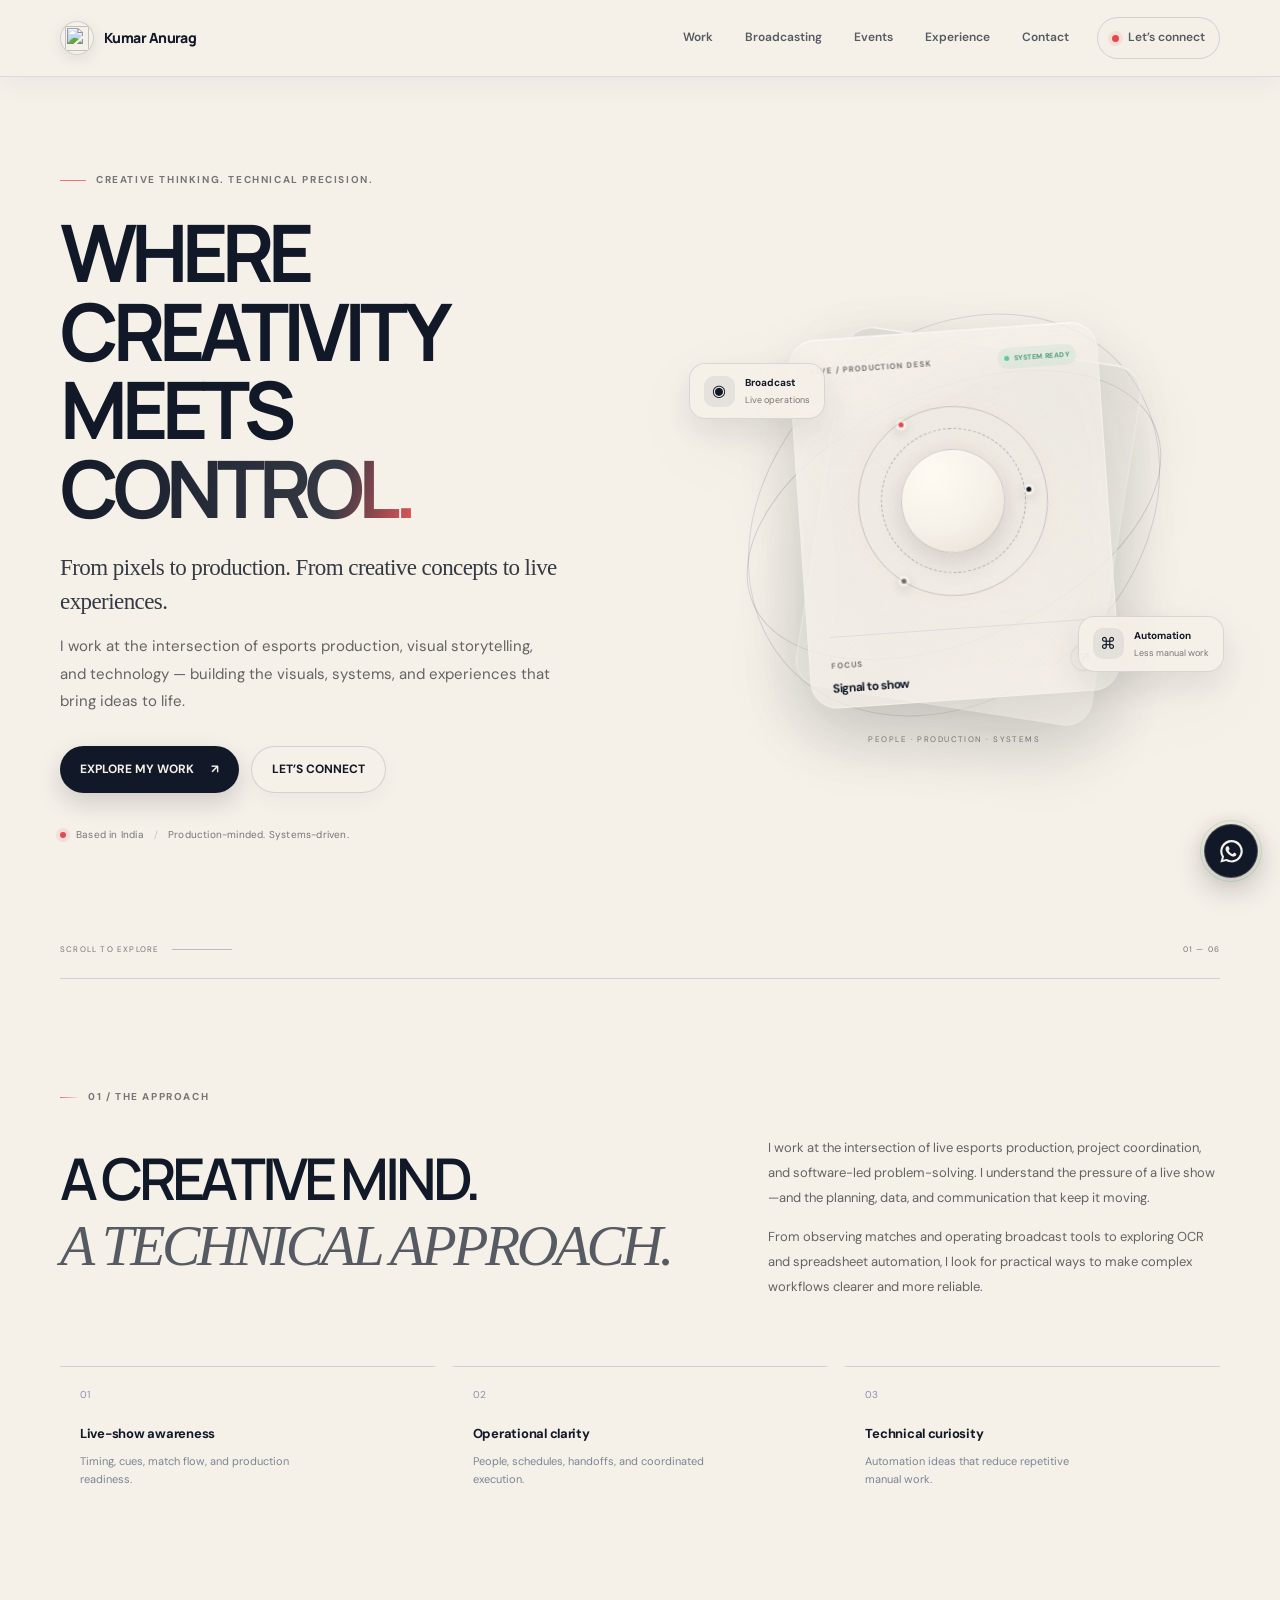
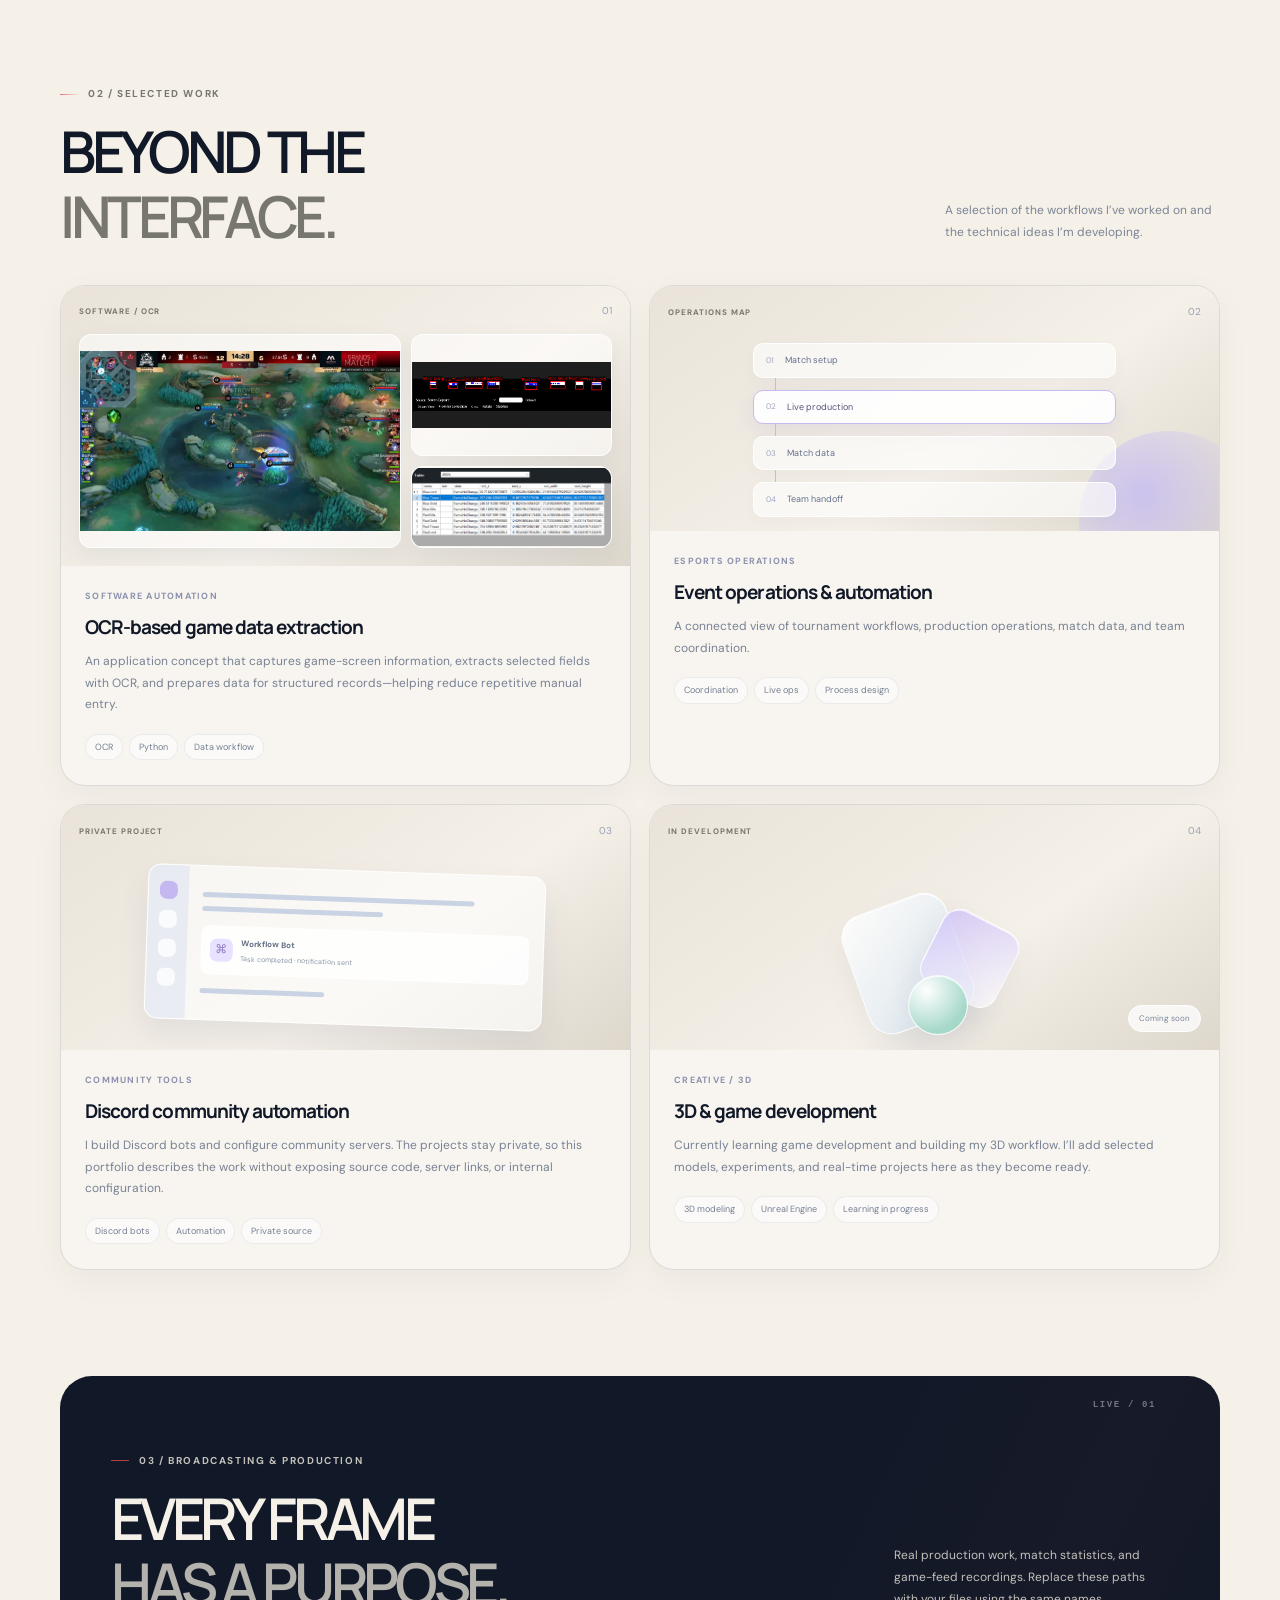
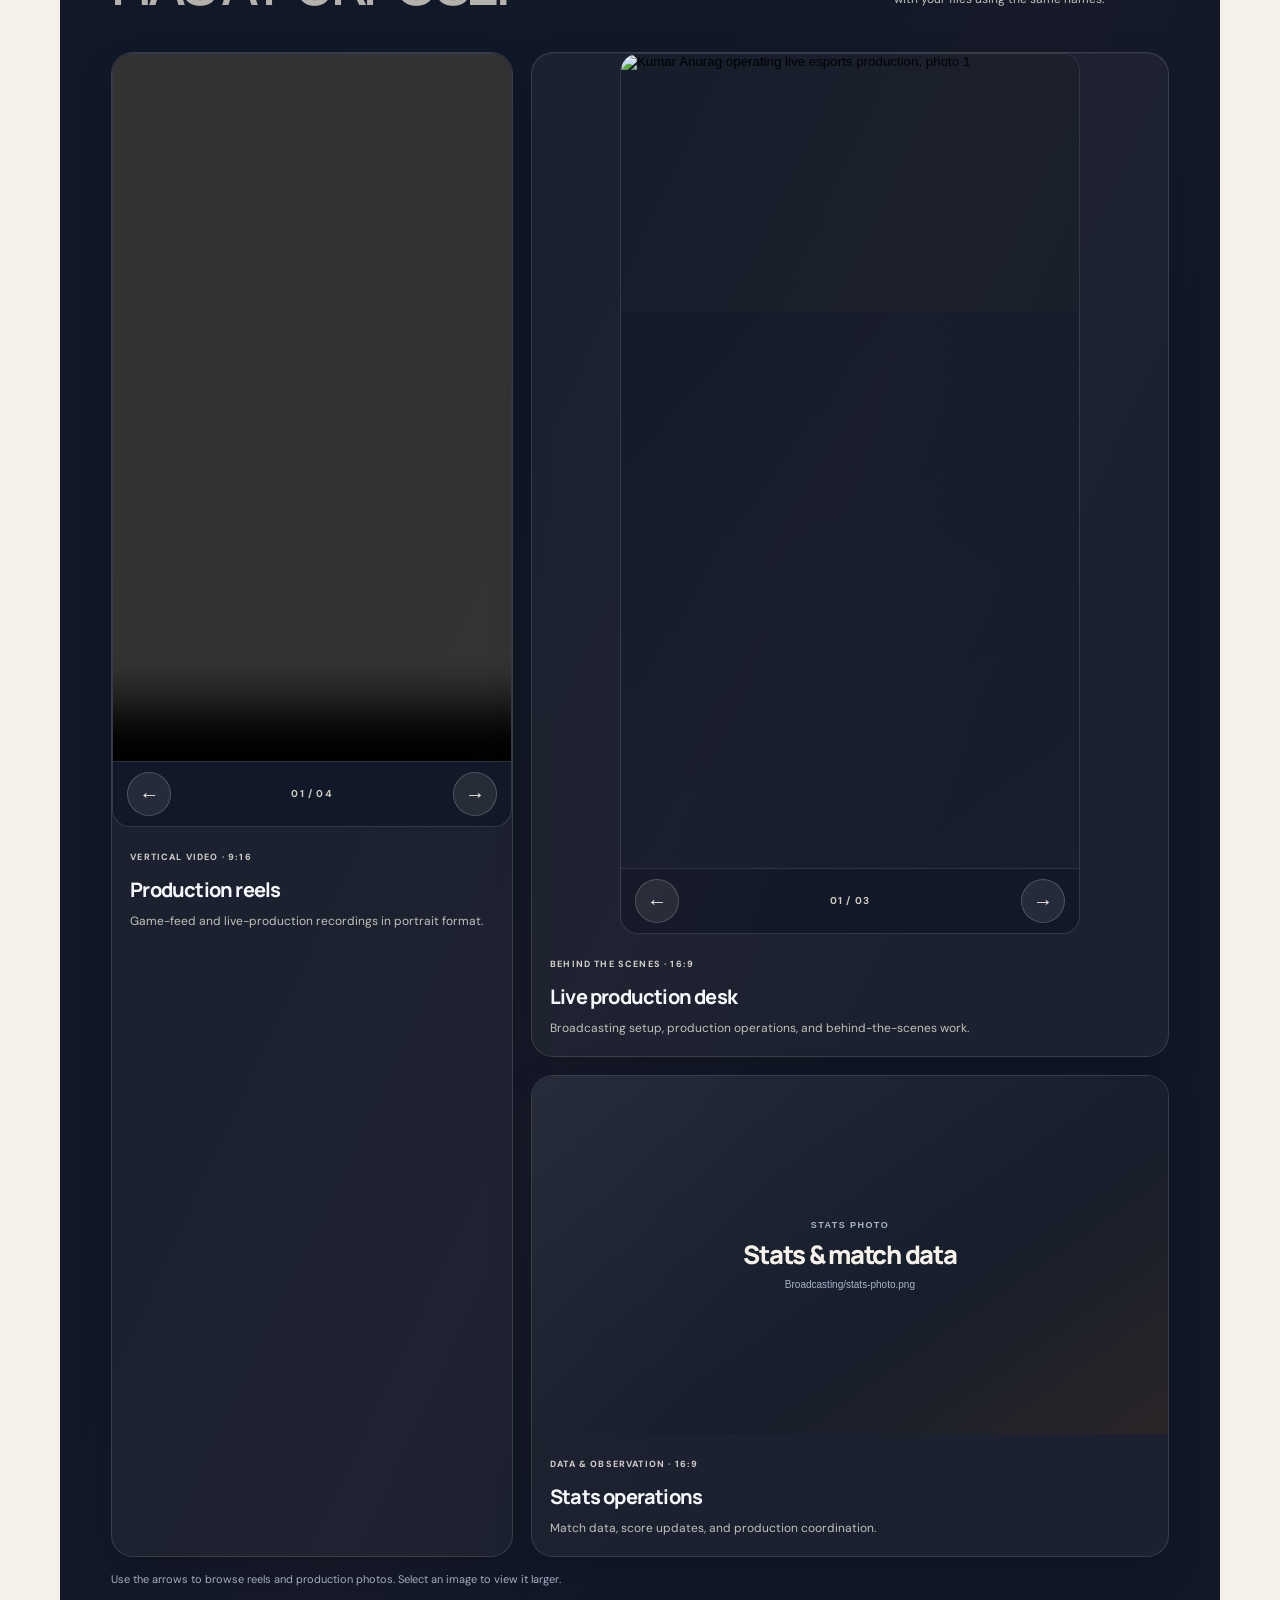
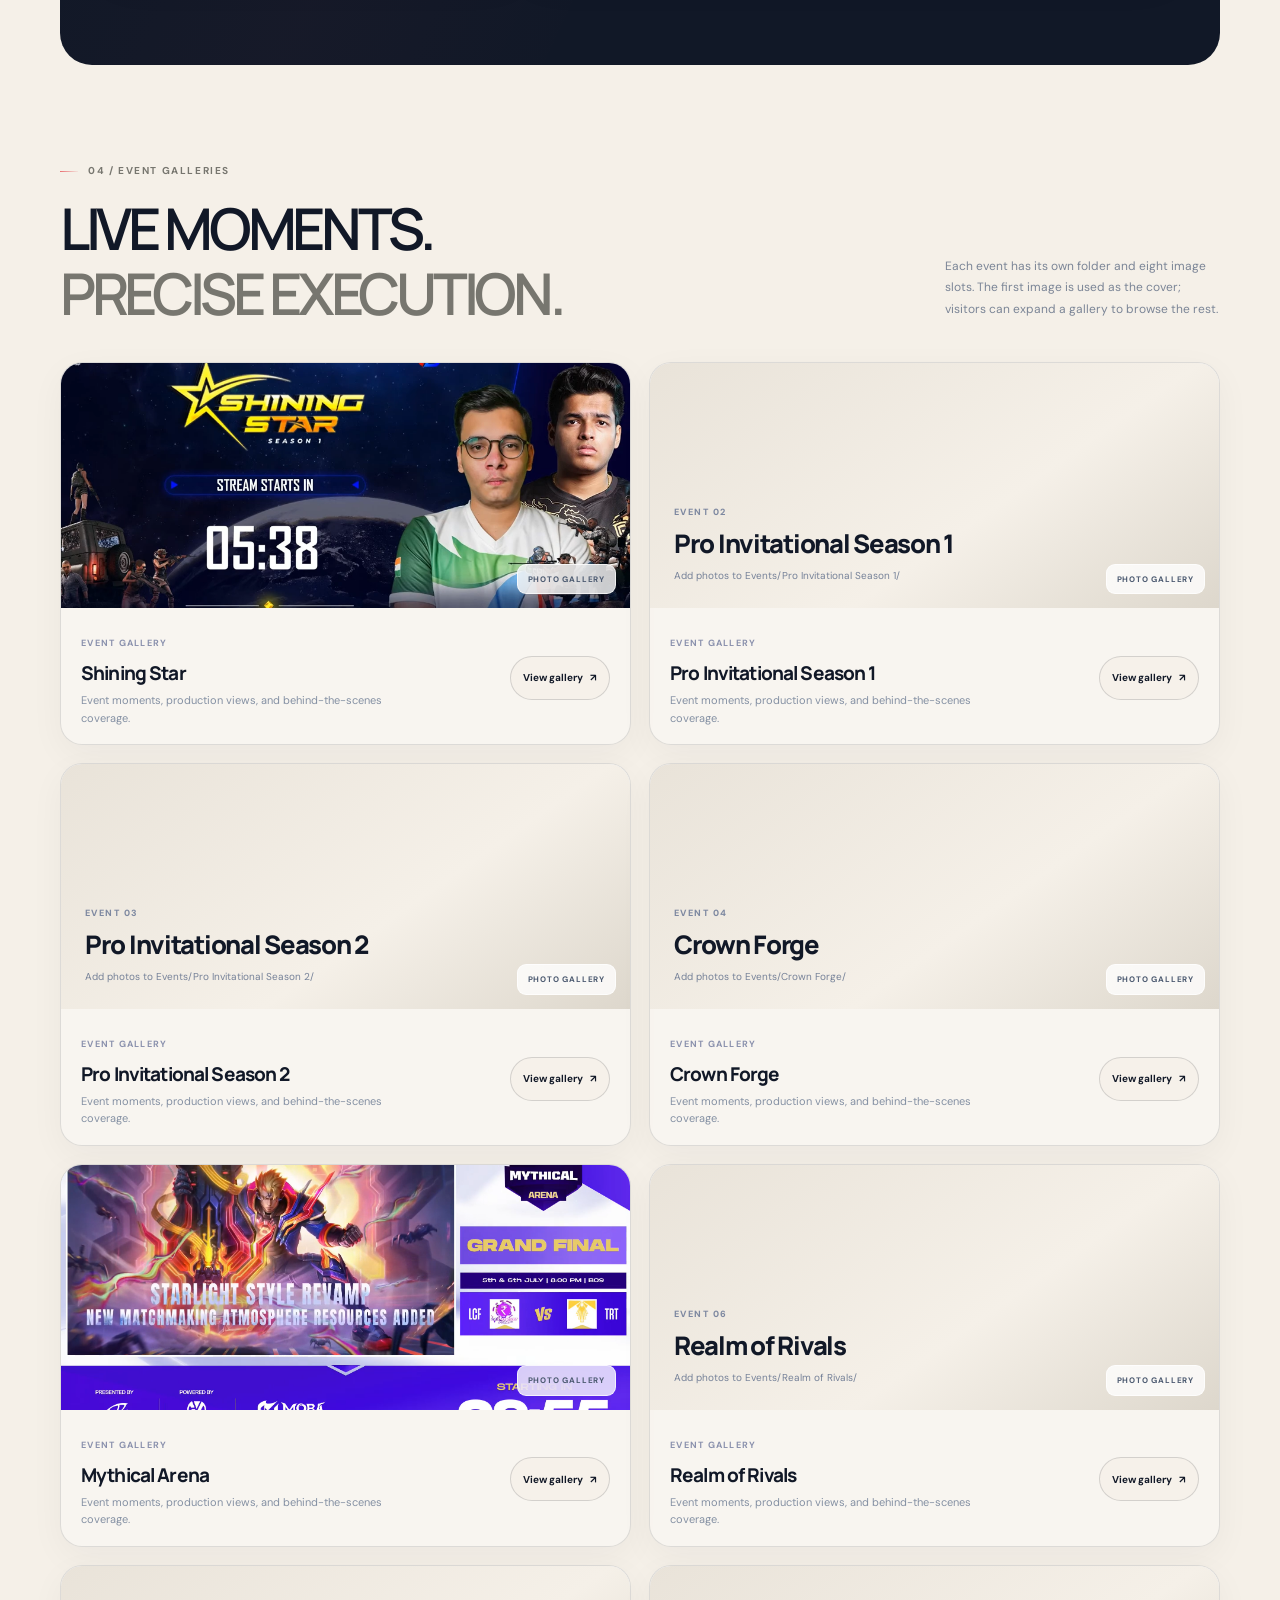
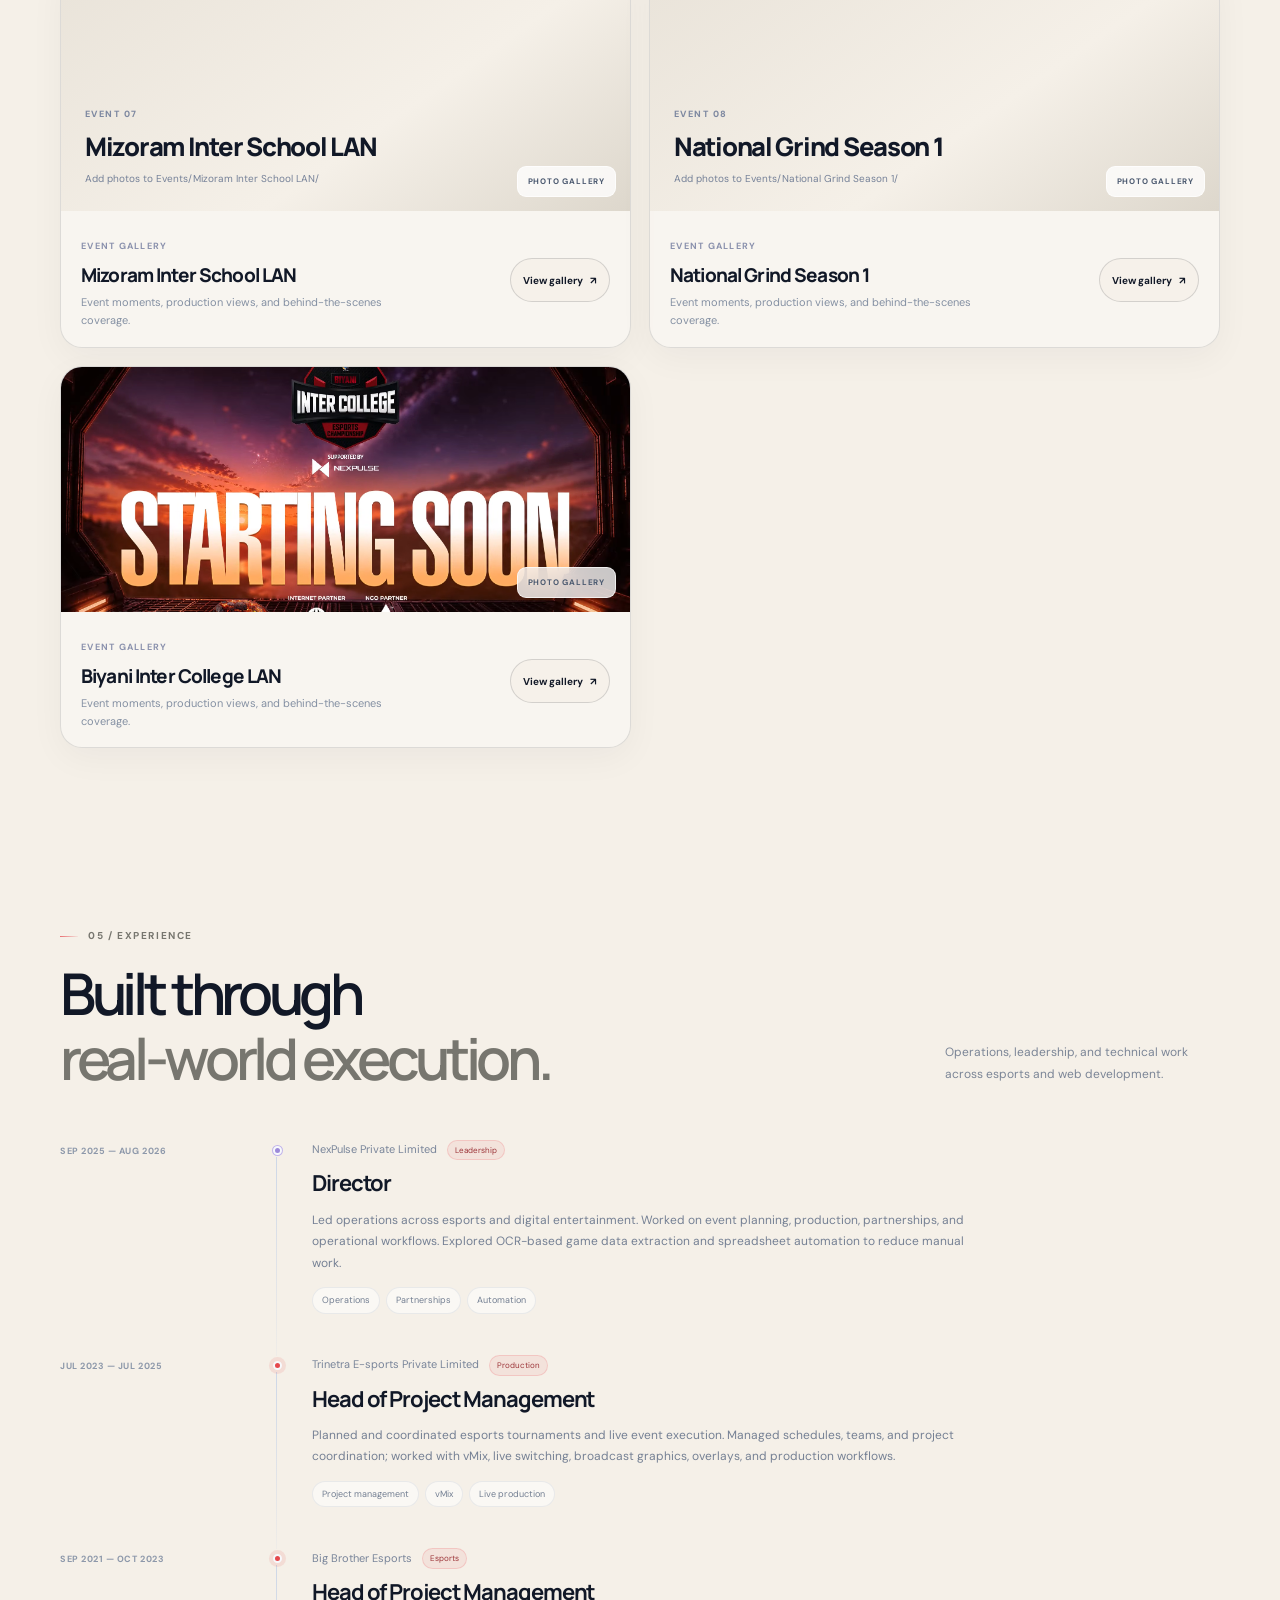
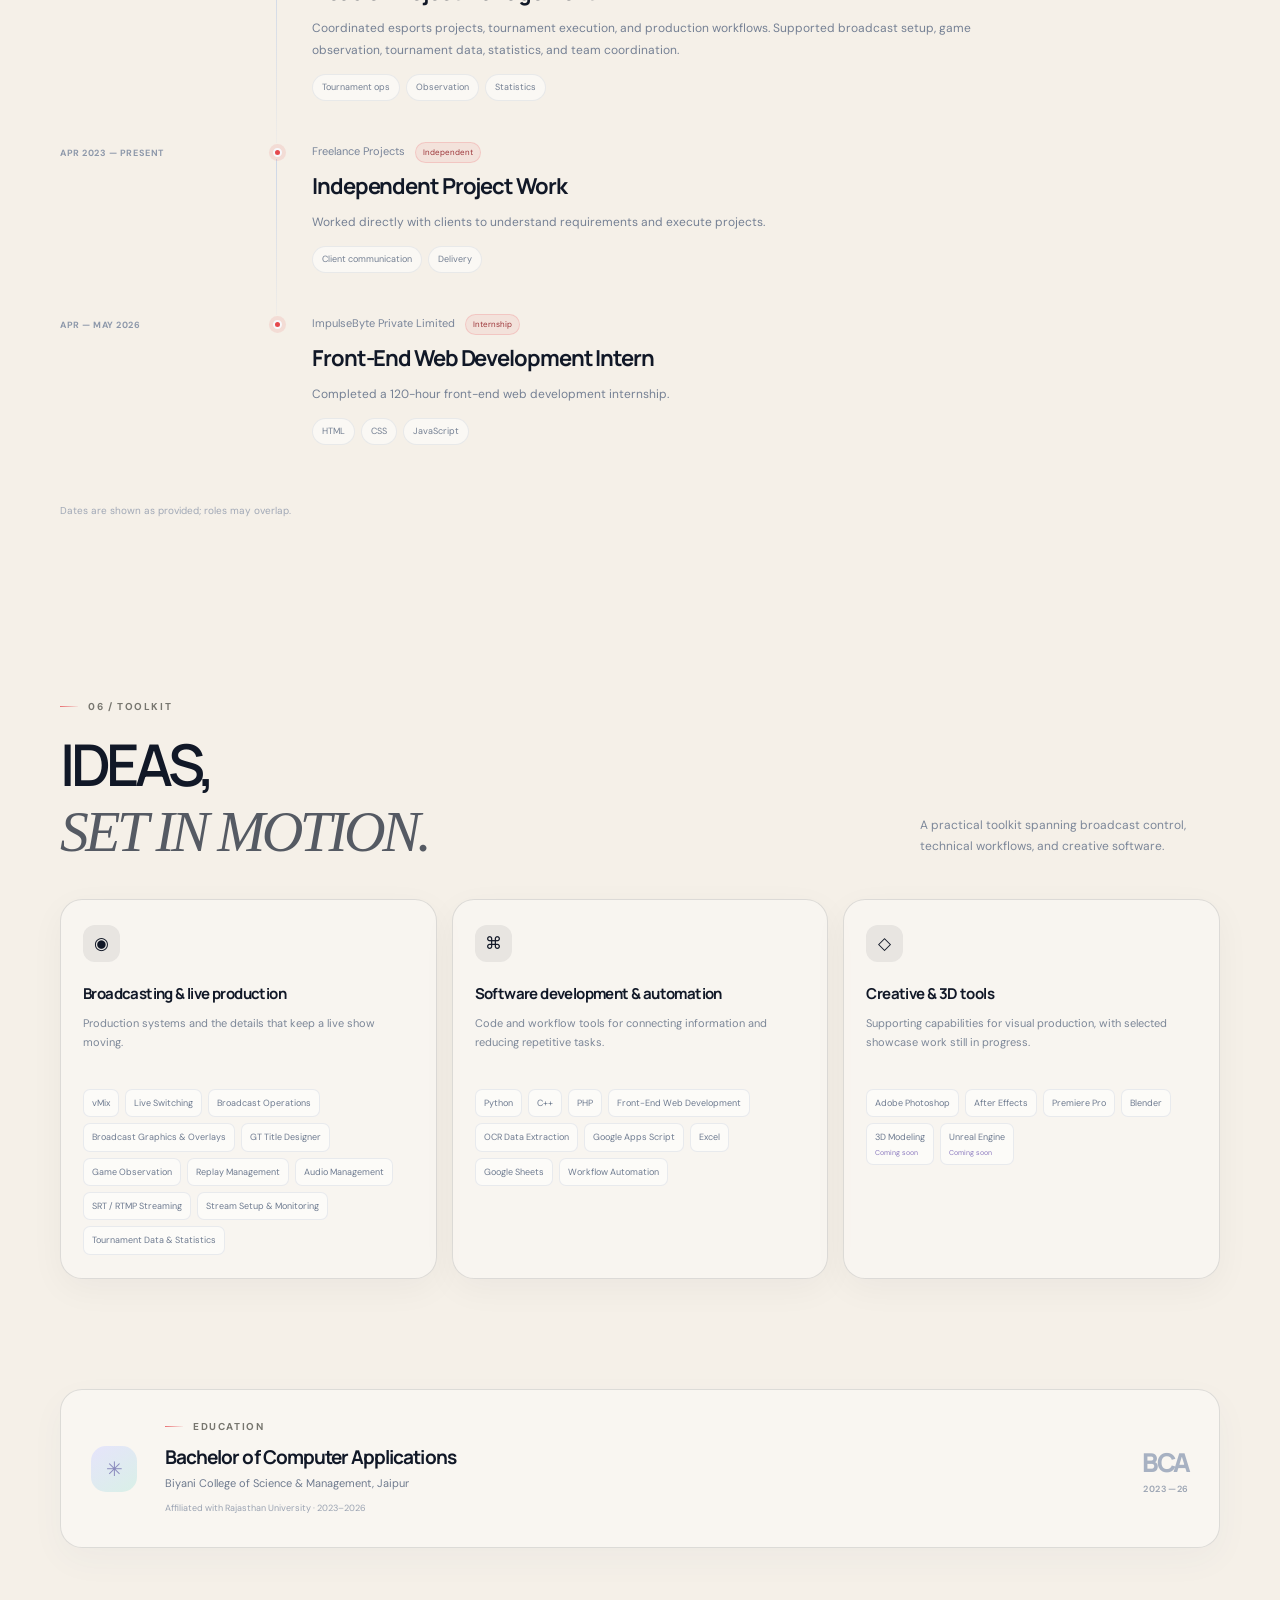
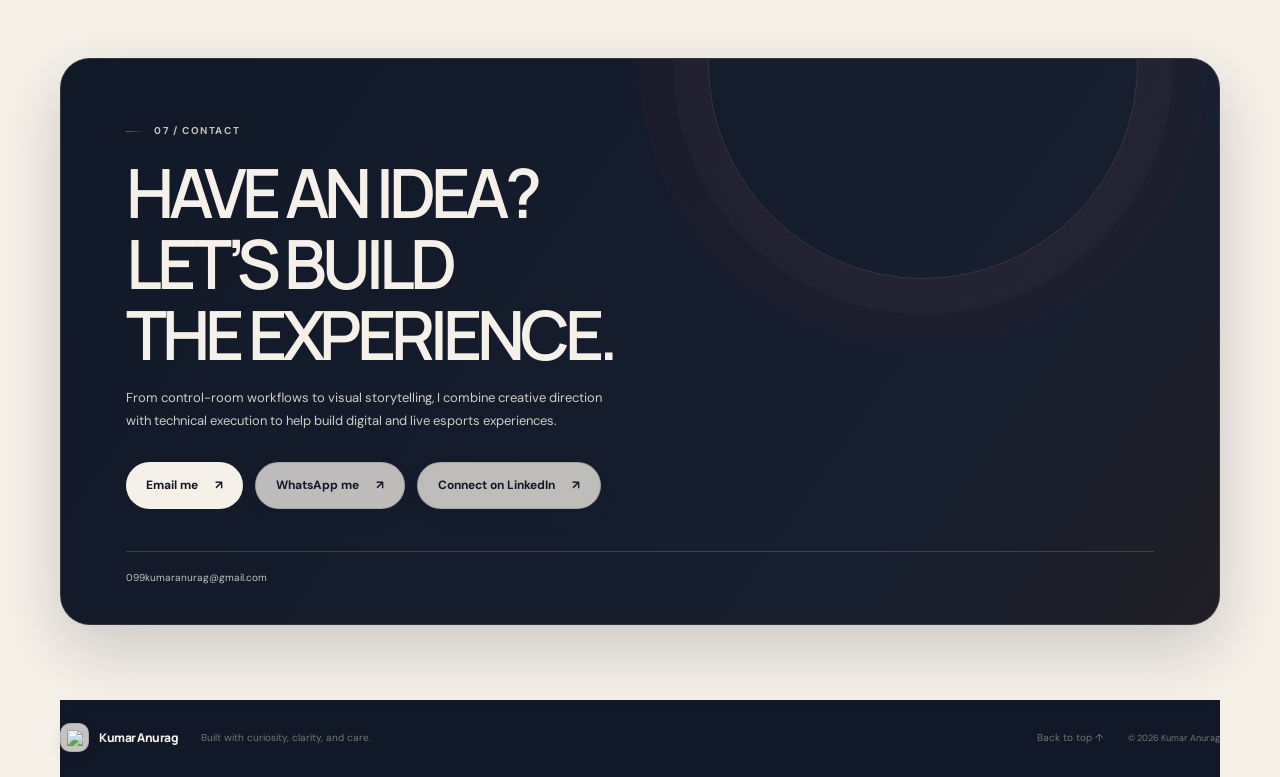
==== commit 1aa72746: "update" ====
--- a/index_broadcasting_edited.html
+++ b/index_broadcasting_edited.html
@@ -183,7 +183,7 @@
     <section class="contact-section shell" id="contact"><div class="contact-card reveal"><div class="contact-glow"></div><div class="section-kicker">07 / CONTACT</div><h2>HAVE AN IDEA?<br>LET’S BUILD<br>THE EXPERIENCE.</h2><p>From control-room workflows to visual storytelling, I combine creative direction with technical execution to help build digital and live esports experiences.</p><div class="contact-actions"><a class="button button-dark" href="mailto:099kumaranurag@gmail.com">Email me <span aria-hidden="true">↗</span></a><a class="button button-light" href="https://wa.me/YOUR_NUMBER?text=Hi%2C%20I%20visited%20your%20portfolio%20and%20would%20like%20to%20discuss%20a%20project." target="_blank" rel="noopener noreferrer">WhatsApp me <span aria-hidden="true">↗</span></a><a class="button button-light" href="https://www.linkedin.com/in/yooanurag/" target="_blank" rel="noopener noreferrer">Connect on LinkedIn <span aria-hidden="true">↗</span></a></div><div class="contact-email">099kumaranurag@gmail.com</div></div></section>
   </main>
 
-  <a class="whatsapp-float" href="https://wa.me/YOUR_NUMBER?text=Hi%2C%20I%20visited%20your%20portfolio%20and%20would%20like%20to%20discuss%20a%20project." target="_blank" rel="noopener noreferrer" aria-label="Contact me on WhatsApp (configure YOUR_NUMBER in index.html)" title="Chat on WhatsApp"><svg viewBox="0 0 32 32" aria-hidden="true"><path d="M16 3.2A12.4 12.4 0 0 0 5.4 22l-1.7 6.2 6.4-1.7A12.4 12.4 0 1 0 16 3.2Zm0 22.6c-1.8 0-3.5-.5-5-1.4l-.4-.2-3.8 1 1-3.7-.3-.4A10 10 0 1 1 16 25.8Zm5.5-7.5c-.3-.2-1.8-.9-2.1-1s-.5-.2-.7.2-.8 1-1 1.2-.4.2-.7.1a8.2 8.2 0 0 1-2.4-1.5 9 9 0 0 1-1.7-2.1c-.2-.3 0-.5.1-.6l.5-.6.3-.5c.1-.2 0-.4 0-.6s-.7-1.7-1-2.3c-.2-.6-.5-.5-.7-.5h-.6c-.2 0-.6.1-.9.4s-1.2 1.2-1.2 2.8 1.2 3.2 1.4 3.4a12.5 12.5 0 0 0 4.8 4.2c.7.3 1.2.5 1.6.6.7.2 1.3.2 1.8.1.6-.1 1.8-.7 2-1.4.3-.7.3-1.3.2-1.4s-.2-.3-.5-.4Z"/></svg></a>
+  <a class="whatsapp-float" href="https://wa.me/9708115568?text=Hi%2C%20I%20visited%20your%20portfolio%20and%20would%20like%20to%20discuss%20a%20project." target="_blank" rel="noopener noreferrer" aria-label="Contact me on WhatsApp (configure YOUR_NUMBER in index.html)" title="Chat on WhatsApp"><svg viewBox="0 0 32 32" aria-hidden="true"><path d="M16 3.2A12.4 12.4 0 0 0 5.4 22l-1.7 6.2 6.4-1.7A12.4 12.4 0 1 0 16 3.2Zm0 22.6c-1.8 0-3.5-.5-5-1.4l-.4-.2-3.8 1 1-3.7-.3-.4A10 10 0 1 1 16 25.8Zm5.5-7.5c-.3-.2-1.8-.9-2.1-1s-.5-.2-.7.2-.8 1-1 1.2-.4.2-.7.1a8.2 8.2 0 0 1-2.4-1.5 9 9 0 0 1-1.7-2.1c-.2-.3 0-.5.1-.6l.5-.6.3-.5c.1-.2 0-.4 0-.6s-.7-1.7-1-2.3c-.2-.6-.5-.5-.7-.5h-.6c-.2 0-.6.1-.9.4s-1.2 1.2-1.2 2.8 1.2 3.2 1.4 3.4a12.5 12.5 0 0 0 4.8 4.2c.7.3 1.2.5 1.6.6.7.2 1.3.2 1.8.1.6-.1 1.8-.7 2-1.4.3-.7.3-1.3.2-1.4s-.2-.3-.5-.4Z"/></svg></a>
   <footer class="footer shell"><a class="brand footer-brand" href="#home"><span class="brand-mark"><img src="images/my-logo.png" alt="" onerror="this.hidden=true"></span><span>Kumar Anurag</span></a><p>Built with curiosity, clarity, and care.</p><a href="#home" class="back-top">Back to top ↑</a><span class="copyright">© <span id="year">2026</span> Kumar Anurag</span></footer>
 </body>
 </html>
